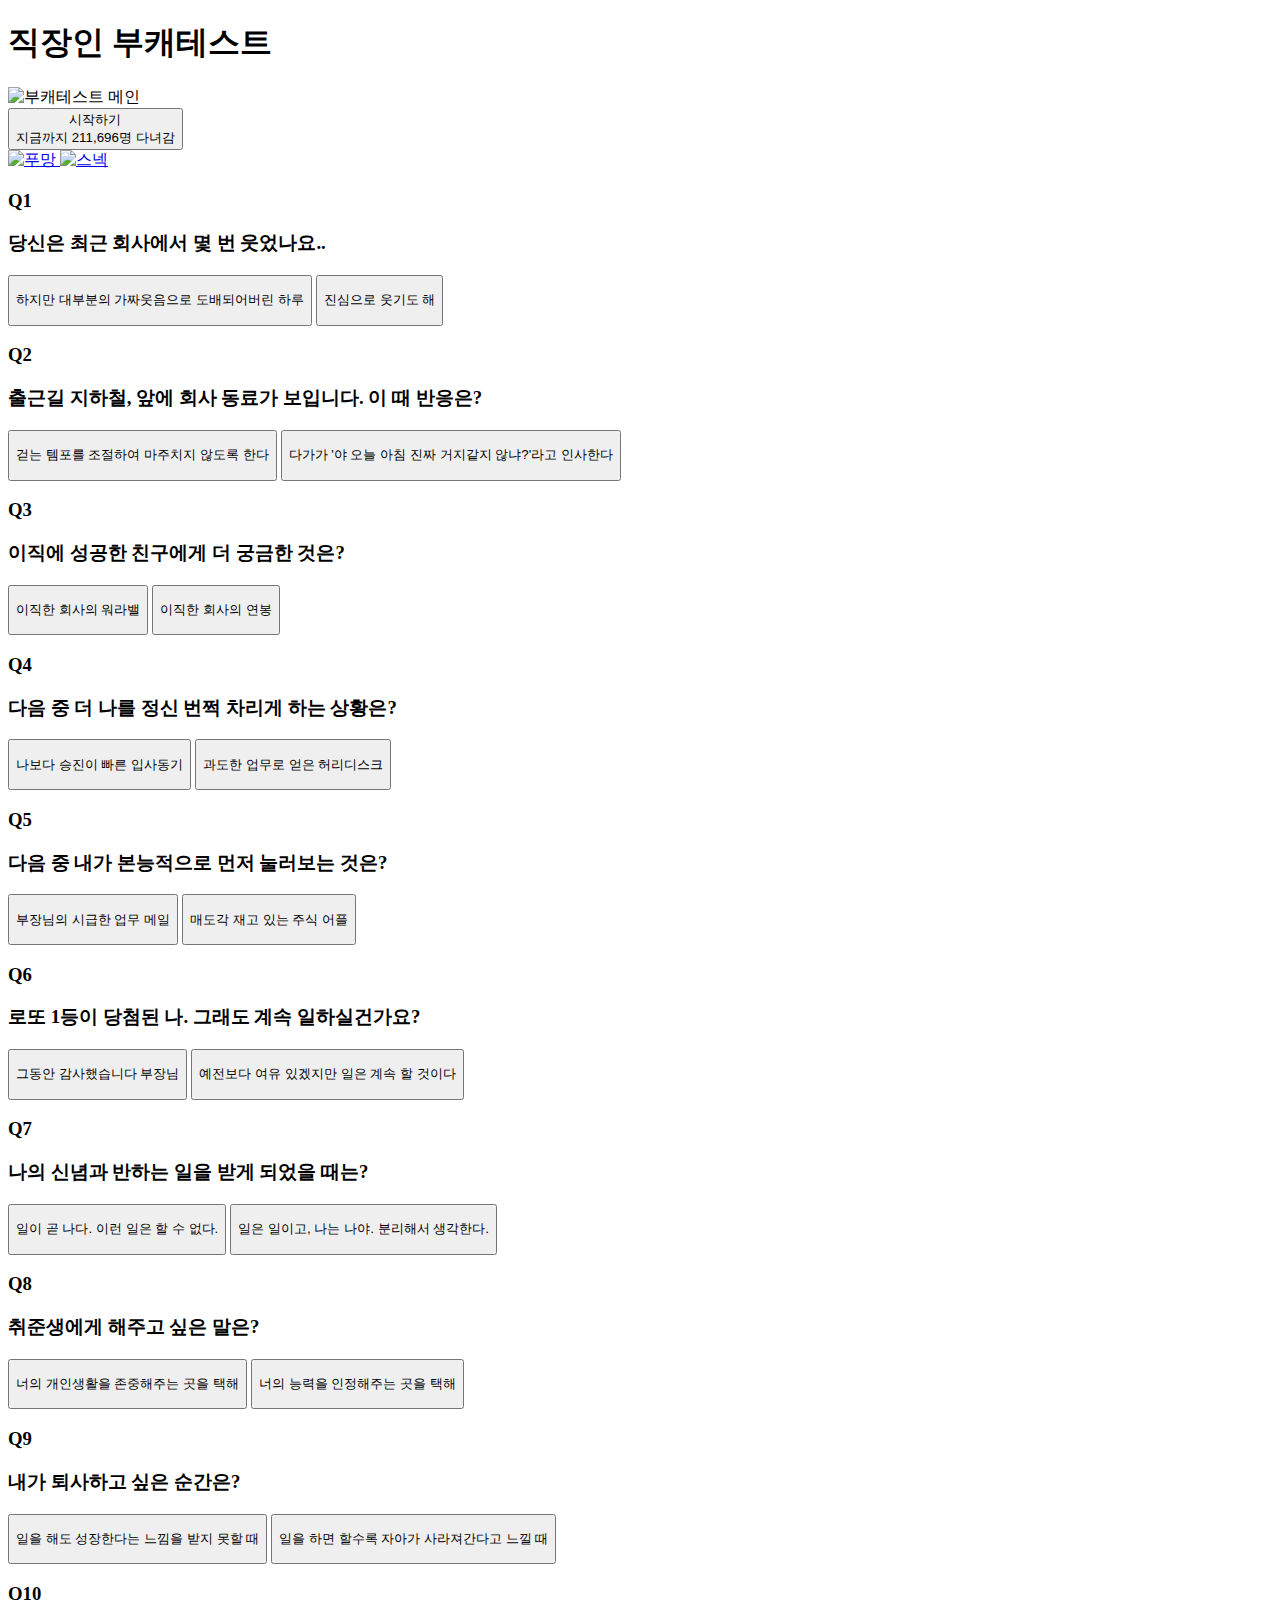
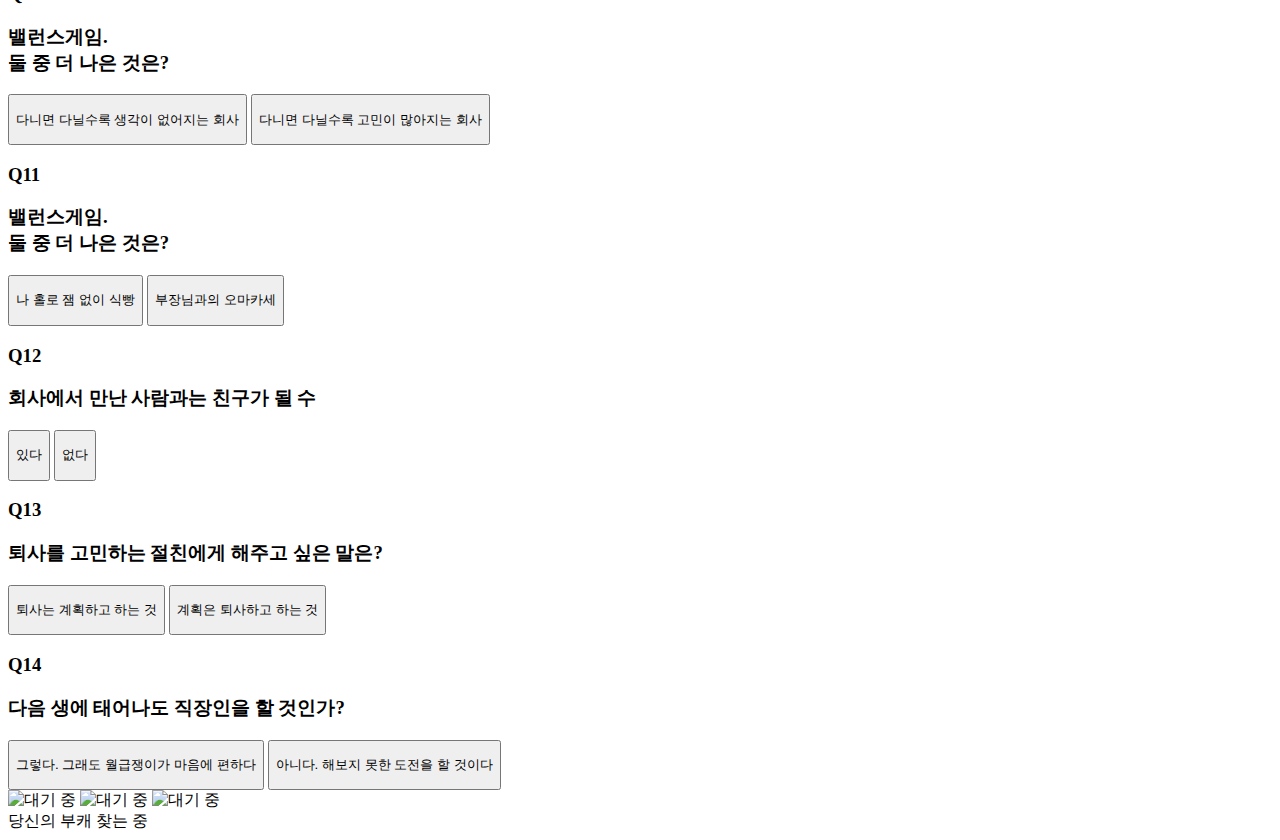
==== index.html @ a8c2bdf1 "first commit" ====
<!DOCTYPE html>

<html lang="ko">
<head>

	<meta charset="UTF-8">
	<meta http-equiv="X-UA-Compatible" content="IE=edge">
  <meta name="viewport" content="width=device-width, initial-scale=1, shrink-to-fit=no">

	
	

	
	<title>직장인 부캐테스트</title>
	<link rel="icon" href="https://d2k6w3n3qf94c4.cloudfront.net/static/poomang/img/favicon.6265d45b9902.ico">

	
<meta property="og:title" content="직장인 부캐테스트">
<meta name="description" content="직장에서 보이는 나의 모습은?">
<meta property="og:description" content="직장에서 보이는 나의 모습은?">

<link rel="canonical" href="https://poomang.com/snek">
<meta property="og:url" content="https://poomang.com/snek">

<meta property="og:image" content="https://d2k6w3n3qf94c4.cloudfront.net/static/test_content/snek/img/test_og.2da4a4982321.png" />

<meta property="og:site_name" content="스넥X푸망">
<meta property="og:type" content="website">
<meta name="twitter:card" content="summary" />
<meta name="twitter:site" content="@스넥X푸망" />


<script type="text/javascript" src="https://ajax.googleapis.com/ajax/libs/jquery/1.6.2/jquery.min.js"></script>
<script src="./index.js"></script>
	
		<script>(function(w,d,s,l,i){w[l]=w[l]||[];w[l].push({'gtm.start':
	new Date().getTime(),event:'gtm.js'});var f=d.getElementsByTagName(s)[0],
	j=d.createElement(s),dl=l!='dataLayer'?'&l='+l:'';j.async=true;j.src=
	'https://www.googletagmanager.com/gtm.js?id='+i+dl;f.parentNode.insertBefore(j,f);
	})(window,document,'script','dataLayer','GTM-PHJFJ99');</script>
	

	<script data-ad-client="ca-pub-4658006165213227" async src="https://pagead2.googlesyndication.com/pagead/js/adsbygoogle.js"></script>
	<meta name="naver-site-verification" content="cf1cb525c79f66e682f719ad2d252e3cbb870b27" />
	<meta name="facebook-domain-verification" content="sivpxvb7tb0mkbw6sq8x6dv68b3c8c" />

	<script src="https://cdn.jsdelivr.net/npm/popper.js@1.16.0/dist/umd/popper.min.js" integrity="sha384-Q6E9RHvbIyZFJoft+2mJbHaEWldlvI9IOYy5n3zV9zzTtmI3UksdQRVvoxMfooAo" crossorigin="anonymous"></script>
	<script src = "https://d2k6w3n3qf94c4.cloudfront.net/static/util/js/jquery-3.5.1.min.dc5e7f18c8d3.js"></script>

	

	
<script src="https://d2k6w3n3qf94c4.cloudfront.net/static/util/js/kakao.min.637bad0b0d4b.js"></script>
<script>
	Kakao.init('4d394c3ee7ffef3419635114585cf91c');
</script>

<link rel="stylesheet" href="https://d2k6w3n3qf94c4.cloudfront.net/static/util/css/jquery.modal.min.54e7ff4998b2.css" />


<link href="https://d2k6w3n3qf94c4.cloudfront.net/static/test_content/base/css/base_test.69a69e0db4cc.css" rel="stylesheet" type="text/css">
<link href="https://d2k6w3n3qf94c4.cloudfront.net/static/test_content/snek/css/test.3fd2d3466973.css" rel="stylesheet" type="text/css">

	

</head>
<body>
	
	
<div id="full_cover">
	<div id="start_inner" class="full_inner fit p-side">

		<div class="row m-full test_image_row mt-4 mb-4">
			<h1>직장인 부캐테스트</h1>
			<div class="col-12 image_col">
				<img alt="부캐테스트 메인" src="https://d2k6w3n3qf94c4.cloudfront.net/static/test_content/snek/img/main_image.ffa7ac737119.png"
					id="main_image">
			</div>

		</div>

		<div class="row">
			<div class="col-12 text_center">
				
				<button id="test_start" type="button" class="btn-point btn-block pt-3 pb-2">
					시작하기<br>
					<span id="test_view">지금까지 211,696명 다녀감</span>
				</button>
				
			</div>
		</div>

		<div class="row">
			<div class="sponsor_col">
				<div class="sponsor_zone start">
          <a href="/" class="ad_href" page="start page" target="_blank"
						alias="[Nav] 푸망" type="1">
						<img alt="푸망"
					     id="collabo_logo_poomang" class="mr-3"
							src="https://d2k6w3n3qf94c4.cloudfront.net/static/test_content/snek/img/poomang_logo_03.31abba4a5f4d.png"
							width = "1222" height="188">
					</a>
					<a href="https://zk6yj.app.goo.gl/pushoongxsnek" class="ad_href" page="start page" target="_blank"
						alias="[Nav] 스넥" type="2">
						<img alt="스넥"
					     id="collabo_logo_snek"
							src="https://d2k6w3n3qf94c4.cloudfront.net/static/test_content/snek/img/snek-logo-color-black.19476e9b401c.png"
							width = "512" height="512">
					</a>

				</div>
			</div>
		</div>

	</div>

	

	<div class="full_inner fit p-side question_inner"
	     qid="86" count="1"
	     alias="당신은 최근 회사에서 몇 번 웃었나요.."
	>

    <div class="row title_row mb-auto question_row">
      <div class = "col-12 mt-5 mb-4">
			  <h3 class="question_number" >Q1</h3>
		  </div>
			<div class="col-12 mb-4">
				<h3 class="question_content">
					<p>당신은 최근 회사에서 몇 번 웃었나요..</p>
				</h3>
			</div>
		</div>

		<div class="row button_row">
			<div class="col-12 text_center mb-4">
				
				<button type="button" class="btn
			        btn-point btn-lg btn-block btn-fat
			        next_question answer_button" aid='188'
							alias='하지만 대부분의 가짜웃음으로 도배되어버린 하루'
				>
					<p>하지만 대부분의 가짜웃음으로 도배되어버린 하루</p>
				</button>
				
				<button type="button" class="btn
			        btn-point btn-lg btn-block btn-fat
			        next_question answer_button" aid='187'
							alias='진심으로 웃기도 해'
				>
					<p>진심으로 웃기도 해</p>
				</button>
				

			</div>
		</div>

	</div>
	

	<div class="full_inner fit p-side question_inner"
	     qid="87" count="2"
	     alias="출근길 지하철, 앞에 회사 동료가 보입니다. 이 때 …"
	>

    <div class="row title_row mb-auto question_row">
      <div class = "col-12 mt-5 mb-4">
			  <h3 class="question_number" >Q2</h3>
		  </div>
			<div class="col-12 mb-4">
				<h3 class="question_content">
					<p>출근길 지하철, 앞에 회사 동료가 보입니다. 이 때 반응은?</p>
				</h3>
			</div>
		</div>

		<div class="row button_row">
			<div class="col-12 text_center mb-4">
				
				<button type="button" class="btn
			        btn-point btn-lg btn-block btn-fat
			        next_question answer_button" aid='190'
							alias='걷는 템포를 조절하여 마주치지 않도록 한다'
				>
					<p>걷는 템포를 조절하여 마주치지 않도록 한다</p>
				</button>
				
				<button type="button" class="btn
			        btn-point btn-lg btn-block btn-fat
			        next_question answer_button" aid='189'
							alias='다가가 &#39;야 오늘 아침 진짜 거지같지 않냐?&#39;라고 인…'
				>
					<p>다가가 &#39;야 오늘 아침 진짜 거지같지 않냐?&#39;라고 인사한다</p>
				</button>
				

			</div>
		</div>

	</div>
	

	<div class="full_inner fit p-side question_inner"
	     qid="88" count="3"
	     alias="이직에 성공한 친구에게 더 궁금한 것은?"
	>

    <div class="row title_row mb-auto question_row">
      <div class = "col-12 mt-5 mb-4">
			  <h3 class="question_number" >Q3</h3>
		  </div>
			<div class="col-12 mb-4">
				<h3 class="question_content">
					<p>이직에 성공한 친구에게 더 궁금한 것은?</p>
				</h3>
			</div>
		</div>

		<div class="row button_row">
			<div class="col-12 text_center mb-4">
				
				<button type="button" class="btn
			        btn-point btn-lg btn-block btn-fat
			        next_question answer_button" aid='192'
							alias='이직한 회사의 워라밸'
				>
					<p>이직한 회사의 워라밸</p>
				</button>
				
				<button type="button" class="btn
			        btn-point btn-lg btn-block btn-fat
			        next_question answer_button" aid='191'
							alias='이직한 회사의 연봉'
				>
					<p>이직한 회사의 연봉</p>
				</button>
				

			</div>
		</div>

	</div>
	

	<div class="full_inner fit p-side question_inner"
	     qid="89" count="4"
	     alias="다음 중 더 나를 정신 번쩍 차리게 하는 상황은?"
	>

    <div class="row title_row mb-auto question_row">
      <div class = "col-12 mt-5 mb-4">
			  <h3 class="question_number" >Q4</h3>
		  </div>
			<div class="col-12 mb-4">
				<h3 class="question_content">
					<p>다음 중 더 나를 정신 번쩍 차리게 하는 상황은?</p>
				</h3>
			</div>
		</div>

		<div class="row button_row">
			<div class="col-12 text_center mb-4">
				
				<button type="button" class="btn
			        btn-point btn-lg btn-block btn-fat
			        next_question answer_button" aid='194'
							alias='나보다 승진이 빠른 입사동기'
				>
					<p>나보다 승진이 빠른 입사동기</p>
				</button>
				
				<button type="button" class="btn
			        btn-point btn-lg btn-block btn-fat
			        next_question answer_button" aid='193'
							alias='과도한 업무로 얻은 허리디스크'
				>
					<p>과도한 업무로 얻은 허리디스크</p>
				</button>
				

			</div>
		</div>

	</div>
	

	<div class="full_inner fit p-side question_inner"
	     qid="90" count="5"
	     alias="다음 중 내가 본능적으로 먼저 눌러보는 것은?"
	>

    <div class="row title_row mb-auto question_row">
      <div class = "col-12 mt-5 mb-4">
			  <h3 class="question_number" >Q5</h3>
		  </div>
			<div class="col-12 mb-4">
				<h3 class="question_content">
					<p>다음 중 내가 본능적으로 먼저 눌러보는 것은?</p>
				</h3>
			</div>
		</div>

		<div class="row button_row">
			<div class="col-12 text_center mb-4">
				
				<button type="button" class="btn
			        btn-point btn-lg btn-block btn-fat
			        next_question answer_button" aid='196'
							alias='부장님의 시급한 업무 메일'
				>
					<p>부장님의 시급한 업무 메일</p>
				</button>
				
				<button type="button" class="btn
			        btn-point btn-lg btn-block btn-fat
			        next_question answer_button" aid='195'
							alias='매도각 재고 있는 주식 어플'
				>
					<p>매도각 재고 있는 주식 어플</p>
				</button>
				

			</div>
		</div>

	</div>
	

	<div class="full_inner fit p-side question_inner"
	     qid="91" count="6"
	     alias="로또 1등이 당첨된 나. 그래도 계속 일하실건가요?"
	>

    <div class="row title_row mb-auto question_row">
      <div class = "col-12 mt-5 mb-4">
			  <h3 class="question_number" >Q6</h3>
		  </div>
			<div class="col-12 mb-4">
				<h3 class="question_content">
					<p>로또 1등이 당첨된 나. 그래도 계속 일하실건가요?</p>
				</h3>
			</div>
		</div>

		<div class="row button_row">
			<div class="col-12 text_center mb-4">
				
				<button type="button" class="btn
			        btn-point btn-lg btn-block btn-fat
			        next_question answer_button" aid='198'
							alias='그동안 감사했습니다 부장님'
				>
					<p>그동안 감사했습니다 부장님</p>
				</button>
				
				<button type="button" class="btn
			        btn-point btn-lg btn-block btn-fat
			        next_question answer_button" aid='197'
							alias='예전보다 여유 있겠지만 일은 계속 할 것이다'
				>
					<p>예전보다 여유 있겠지만 일은 계속 할 것이다</p>
				</button>
				

			</div>
		</div>

	</div>
	

	<div class="full_inner fit p-side question_inner"
	     qid="92" count="7"
	     alias="나의 신념과 반하는 일을 받게 되었을 때는?"
	>

    <div class="row title_row mb-auto question_row">
      <div class = "col-12 mt-5 mb-4">
			  <h3 class="question_number" >Q7</h3>
		  </div>
			<div class="col-12 mb-4">
				<h3 class="question_content">
					<p>나의 신념과 반하는 일을 받게 되었을 때는?</p>
				</h3>
			</div>
		</div>

		<div class="row button_row">
			<div class="col-12 text_center mb-4">
				
				<button type="button" class="btn
			        btn-point btn-lg btn-block btn-fat
			        next_question answer_button" aid='200'
							alias='일이 곧 나다. 이런 일은 할 수 없다.'
				>
					<p>일이 곧 나다. 이런 일은 할 수 없다.</p>
				</button>
				
				<button type="button" class="btn
			        btn-point btn-lg btn-block btn-fat
			        next_question answer_button" aid='199'
							alias='일은 일이고, 나는 나야. 분리해서 생각한다.'
				>
					<p>일은 일이고, 나는 나야. 분리해서 생각한다.</p>
				</button>
				

			</div>
		</div>

	</div>
	

	<div class="full_inner fit p-side question_inner"
	     qid="93" count="8"
	     alias="취준생에게 해주고 싶은 말은?"
	>

    <div class="row title_row mb-auto question_row">
      <div class = "col-12 mt-5 mb-4">
			  <h3 class="question_number" >Q8</h3>
		  </div>
			<div class="col-12 mb-4">
				<h3 class="question_content">
					<p>취준생에게 해주고 싶은 말은?</p>
				</h3>
			</div>
		</div>

		<div class="row button_row">
			<div class="col-12 text_center mb-4">
				
				<button type="button" class="btn
			        btn-point btn-lg btn-block btn-fat
			        next_question answer_button" aid='202'
							alias='너의 개인생활을 존중해주는 곳을 택해'
				>
					<p>너의 개인생활을 존중해주는 곳을 택해</p>
				</button>
				
				<button type="button" class="btn
			        btn-point btn-lg btn-block btn-fat
			        next_question answer_button" aid='201'
							alias='너의 능력을 인정해주는 곳을 택해'
				>
					<p>너의 능력을 인정해주는 곳을 택해</p>
				</button>
				

			</div>
		</div>

	</div>
	

	<div class="full_inner fit p-side question_inner"
	     qid="94" count="9"
	     alias="내가 퇴사하고 싶은 순간은?"
	>

    <div class="row title_row mb-auto question_row">
      <div class = "col-12 mt-5 mb-4">
			  <h3 class="question_number" >Q9</h3>
		  </div>
			<div class="col-12 mb-4">
				<h3 class="question_content">
					<p>내가 퇴사하고 싶은 순간은?</p>
				</h3>
			</div>
		</div>

		<div class="row button_row">
			<div class="col-12 text_center mb-4">
				
				<button type="button" class="btn
			        btn-point btn-lg btn-block btn-fat
			        next_question answer_button" aid='204'
							alias='일을 해도 성장한다는 느낌을 받지 못할 때'
				>
					<p>일을 해도 성장한다는 느낌을 받지 못할 때</p>
				</button>
				
				<button type="button" class="btn
			        btn-point btn-lg btn-block btn-fat
			        next_question answer_button" aid='203'
							alias='일을 하면 할수록 자아가 사라져간다고 느낄 때'
				>
					<p>일을 하면 할수록 자아가 사라져간다고 느낄 때</p>
				</button>
				

			</div>
		</div>

	</div>
	

	<div class="full_inner fit p-side question_inner"
	     qid="95" count="10"
	     alias="밸런스게임.둘 중 더 나은 것은?"
	>

    <div class="row title_row mb-auto question_row">
      <div class = "col-12 mt-5 mb-4">
			  <h3 class="question_number" >Q10</h3>
		  </div>
			<div class="col-12 mb-4">
				<h3 class="question_content">
					<p>밸런스게임.<br>둘 중 더 나은 것은?</p>
				</h3>
			</div>
		</div>

		<div class="row button_row">
			<div class="col-12 text_center mb-4">
				
				<button type="button" class="btn
			        btn-point btn-lg btn-block btn-fat
			        next_question answer_button" aid='206'
							alias='다니면 다닐수록 생각이 없어지는 회사'
				>
					<p>다니면 다닐수록 생각이 없어지는 회사</p>
				</button>
				
				<button type="button" class="btn
			        btn-point btn-lg btn-block btn-fat
			        next_question answer_button" aid='205'
							alias='다니면 다닐수록 고민이 많아지는 회사'
				>
					<p>다니면 다닐수록 고민이 많아지는 회사</p>
				</button>
				

			</div>
		</div>

	</div>
	

	<div class="full_inner fit p-side question_inner"
	     qid="96" count="11"
	     alias="밸런스게임.둘 중 더 나은 것은?"
	>

    <div class="row title_row mb-auto question_row">
      <div class = "col-12 mt-5 mb-4">
			  <h3 class="question_number" >Q11</h3>
		  </div>
			<div class="col-12 mb-4">
				<h3 class="question_content">
					<p>밸런스게임.<br>둘 중 더 나은 것은?</p>
				</h3>
			</div>
		</div>

		<div class="row button_row">
			<div class="col-12 text_center mb-4">
				
				<button type="button" class="btn
			        btn-point btn-lg btn-block btn-fat
			        next_question answer_button" aid='208'
							alias='나 홀로 잼 없이 식빵'
				>
					<p>나 홀로 잼 없이 식빵</p>
				</button>
				
				<button type="button" class="btn
			        btn-point btn-lg btn-block btn-fat
			        next_question answer_button" aid='207'
							alias='부장님과의 오마카세'
				>
					<p>부장님과의 오마카세</p>
				</button>
				

			</div>
		</div>

	</div>
	

	<div class="full_inner fit p-side question_inner"
	     qid="97" count="12"
	     alias="회사에서 만난 사람과는 친구가 될 수"
	>

    <div class="row title_row mb-auto question_row">
      <div class = "col-12 mt-5 mb-4">
			  <h3 class="question_number" >Q12</h3>
		  </div>
			<div class="col-12 mb-4">
				<h3 class="question_content">
					<p>회사에서 만난 사람과는 친구가 될 수</p>
				</h3>
			</div>
		</div>

		<div class="row button_row">
			<div class="col-12 text_center mb-4">
				
				<button type="button" class="btn
			        btn-point btn-lg btn-block btn-fat
			        next_question answer_button" aid='210'
							alias='있다'
				>
					<p>있다</p>
				</button>
				
				<button type="button" class="btn
			        btn-point btn-lg btn-block btn-fat
			        next_question answer_button" aid='209'
							alias='없다'
				>
					<p>없다</p>
				</button>
				

			</div>
		</div>

	</div>
	

	<div class="full_inner fit p-side question_inner"
	     qid="98" count="13"
	     alias="퇴사를 고민하는 절친에게 해주고 싶은 말은?"
	>

    <div class="row title_row mb-auto question_row">
      <div class = "col-12 mt-5 mb-4">
			  <h3 class="question_number" >Q13</h3>
		  </div>
			<div class="col-12 mb-4">
				<h3 class="question_content">
					<p>퇴사를 고민하는 절친에게 해주고 싶은 말은?</p>
				</h3>
			</div>
		</div>

		<div class="row button_row">
			<div class="col-12 text_center mb-4">
				
				<button type="button" class="btn
			        btn-point btn-lg btn-block btn-fat
			        next_question answer_button" aid='212'
							alias='퇴사는 계획하고 하는 것'
				>
					<p>퇴사는 계획하고 하는 것</p>
				</button>
				
				<button type="button" class="btn
			        btn-point btn-lg btn-block btn-fat
			        next_question answer_button" aid='211'
							alias='계획은 퇴사하고 하는 것'
				>
					<p>계획은 퇴사하고 하는 것</p>
				</button>
				

			</div>
		</div>

	</div>
	

	<div class="full_inner fit p-side question_inner"
	     qid="99" count="14"
	     alias="다음 생에 태어나도 직장인을 할 것인가?"
	>

    <div class="row title_row mb-auto question_row">
      <div class = "col-12 mt-5 mb-4">
			  <h3 class="question_number" >Q14</h3>
		  </div>
			<div class="col-12 mb-4">
				<h3 class="question_content">
					<p>다음 생에 태어나도 직장인을 할 것인가?</p>
				</h3>
			</div>
		</div>

		<div class="row button_row">
			<div class="col-12 text_center mb-4">
				
				<button type="button" class="btn
			        btn-point btn-lg btn-block btn-fat
			        next_question answer_button" aid='214'
							alias='그렇다. 그래도 월급쟁이가 마음에 편하다'
				>
					<p>그렇다. 그래도 월급쟁이가 마음에 편하다</p>
				</button>
				
				<button type="button" class="btn
			        btn-point btn-lg btn-block btn-fat
			        next_question answer_button" aid='213'
							alias='아니다. 해보지 못한 도전을 할 것이다'
				>
					<p>아니다. 해보지 못한 도전을 할 것이다</p>
				</button>
				

			</div>
		</div>

	</div>
	

	<div id="loading_inner" class="full_inner fit p-side">

		<div class="row title_row text_center">

			<img alt="대기 중" src="https://d2k6w3n3qf94c4.cloudfront.net/static/test_content/snek/img/loading/money1.0b59e2bcac2f.png" id="loading_image1" class="el">
      <img alt="대기 중" src="https://d2k6w3n3qf94c4.cloudfront.net/static/test_content/snek/img/loading/money2.33c8b8b29779.png" id="loading_image2" class="el">
      <img alt="대기 중" src="https://d2k6w3n3qf94c4.cloudfront.net/static/test_content/snek/img/loading/money3.90543fc0effd.png" id="loading_image3" class="el">

			<div class="col-12">
				<span class="fades">
					<div class="row">
            <div class="fade_anime dot_color1"></div>
					  <div class="fade_anime dot_color2"></div>
					  <div class="fade_anime dot_color3"></div>
          </div>
				</span>
			</div>
			<div class="col-12">
				당신의 부캐 찾는 중
			</div>
		</div>

	</div>

</div>



	<script>
		var csrf_token = 'YD8xWGe5PHTfGkhocBOqOlYXWt3dOF3qD1nbJTx4lpwu2qYY3nPN2hWHkDlX6j53'
		var version = 'LIVE'
		var slug = 'snek'
		var layout = ''
		var get_ad_banner_uri = '/get_ad_banner'
		var count_ad_click_uri = '/count_ad_click'
	</script>

	<script src="https://kit.fontawesome.com/e80dd65f5b.js" crossorigin="anonymous"></script>
	
	
<script>
	var calculate_ajax = '/snek/calculate_ajax'
</script>
<script src="https://d2k6w3n3qf94c4.cloudfront.net/static/util/js/anime.min.9b4bbe6deb70.js"></script>
<script src="https://d2k6w3n3qf94c4.cloudfront.net/static/util/js/jquery.modal.min.c8f50397e056.js"></script>
<script src="./snek.js"></script>
<script src="./common.js"></script>


</body>
</html>
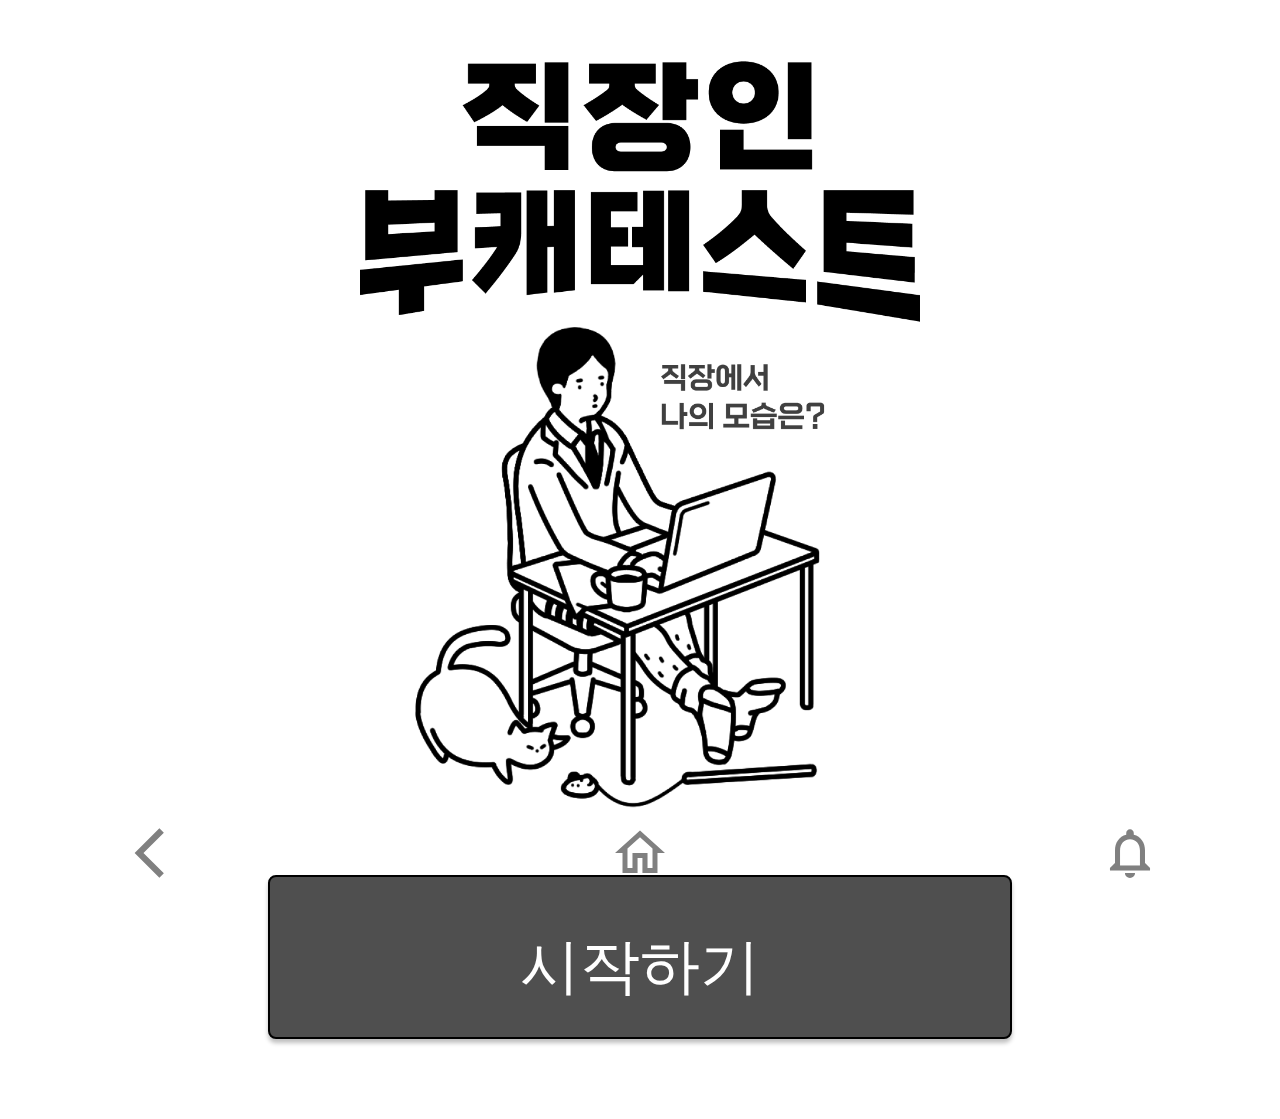
==== commit 3bb13f1a: "add navibar and fix some size" ====
--- a/index.html
+++ b/index.html
@@ -1,757 +1,7276 @@
 <!DOCTYPE html>
+<html lang="ko">
+  <head>
+    <meta http-equiv="Content-Type" content="text/html; charset=UTF-8" />
 
-<html lang="ko">
-<head>
+    <meta http-equiv="X-UA-Compatible" content="IE=edge" />
+    <meta
+      name="viewport"
+      content="width=device-width, initial-scale=1, shrink-to-fit=no"
+    />
 
-	<meta charset="UTF-8">
-	<meta http-equiv="X-UA-Compatible" content="IE=edge">
-  <meta name="viewport" content="width=device-width, initial-scale=1, shrink-to-fit=no">
+    <title>직장인 부캐테스트</title>
 
-	
-	
+    <script src="./files/jquery-3.5.1.min.js"></script>
+    <link rel="stylesheet" href="./files/jquery.modal.min.css" />
 
-	
-	<title>직장인 부캐테스트</title>
-	<link rel="icon" href="https://d2k6w3n3qf94c4.cloudfront.net/static/poomang/img/favicon.6265d45b9902.ico">
+    <link href="./files/base_test.css" rel="stylesheet" type="text/css" />
+    <link href="./files/test.css" rel="stylesheet" type="text/css" />
+    <link
+      href="https://fonts.googleapis.com/icon?family=Material+Icons|Material+Icons+Outlined"
+      rel="stylesheet"
+    />
+  </head>
+  <body
+    style="
+      cursor: url('chrome-extension://jlgkpaicikihijadgifklkbpdajbkhjo/image/cursors/008.png'),
+        default;
+    "
+  >
+    <div id="full_cover">
+      <div id="start_inner" class="full_inner fit p-side">
+        <div class="row m-full test_image_row mt-4 mb-4">
+          <h1>직장인 부캐테스트</h1>
+          <div class="col-12 image_col">
+            <img
+              alt="부캐테스트 메인"
+              src="./files/main_image.png"
+              id="main_image"
+            />
+          </div>
+        </div>
 
-	
-<meta property="og:title" content="직장인 부캐테스트">
-<meta name="description" content="직장에서 보이는 나의 모습은?">
-<meta property="og:description" content="직장에서 보이는 나의 모습은?">
+        <div class="row">
+          <div class="col-12 text_center">
+            <button
+              id="test_start"
+              type="button"
+              class="btn-point btn-block pt-3 pb-2"
+            >
+              시작하기
+            </button>
+          </div>
+        </div>
+      </div>
 
-<link rel="canonical" href="https://poomang.com/snek">
-<meta property="og:url" content="https://poomang.com/snek">
+      <div
+        class="full_inner fit p-side question_inner"
+        qid="86"
+        count="1"
+        alias="당신은 최근 회사에서 몇 번 웃었나요.."
+      >
+        <div class="row title_row mb-auto question_row">
+          <div class="col-12 mt-5 mb-4">
+            <h3 class="question_number">Q1</h3>
+          </div>
+          <div class="col-12 mb-4">
+            <h3 class="question_content">
+              <p>당신은 최근 회사에서 몇 번 웃었나요..</p>
+            </h3>
+          </div>
+        </div>
 
-<meta property="og:image" content="https://d2k6w3n3qf94c4.cloudfront.net/static/test_content/snek/img/test_og.2da4a4982321.png" />
+        <div class="row button_row">
+          <div class="col-12 text_center mb-4">
+            <button
+              type="button"
+              class="
+                btn btn-point btn-lg btn-block btn-fat
+                next_question
+                answer_button
+              "
+              aid="188"
+              alias="하지만 대부분의 가짜웃음으로 도배되어버린 하루"
+            >
+              <p>하지만 대부분의 가짜웃음으로 도배되어버린 하루</p>
+            </button>
 
-<meta property="og:site_name" content="스넥X푸망">
-<meta property="og:type" content="website">
-<meta name="twitter:card" content="summary" />
-<meta name="twitter:site" content="@스넥X푸망" />
+            <button
+              type="button"
+              class="
+                btn btn-point btn-lg btn-block btn-fat
+                next_question
+                answer_button
+              "
+              aid="187"
+              alias="진심으로 웃기도 해"
+            >
+              <p>진심으로 웃기도 해</p>
+            </button>
+          </div>
+        </div>
+      </div>
 
+      <div
+        class="full_inner fit p-side question_inner"
+        qid="87"
+        count="2"
+        alias="출근길 지하철, 앞에 회사 동료가 보입니다. 이 때 …"
+      >
+        <div class="row title_row mb-auto question_row">
+          <div class="col-12 mt-5 mb-4">
+            <h3 class="question_number">Q2</h3>
+          </div>
+          <div class="col-12 mb-4">
+            <h3 class="question_content">
+              <p>출근길 지하철, 앞에 회사 동료가 보입니다. 이 때 반응은?</p>
+            </h3>
+          </div>
+        </div>
 
-<script type="text/javascript" src="https://ajax.googleapis.com/ajax/libs/jquery/1.6.2/jquery.min.js"></script>
-<script src="./index.js"></script>
-	
-		<script>(function(w,d,s,l,i){w[l]=w[l]||[];w[l].push({'gtm.start':
-	new Date().getTime(),event:'gtm.js'});var f=d.getElementsByTagName(s)[0],
-	j=d.createElement(s),dl=l!='dataLayer'?'&l='+l:'';j.async=true;j.src=
-	'https://www.googletagmanager.com/gtm.js?id='+i+dl;f.parentNode.insertBefore(j,f);
-	})(window,document,'script','dataLayer','GTM-PHJFJ99');</script>
-	
+        <div class="row button_row">
+          <div class="col-12 text_center mb-4">
+            <button
+              type="button"
+              class="
+                btn btn-point btn-lg btn-block btn-fat
+                next_question
+                answer_button
+              "
+              aid="190"
+              alias="걷는 템포를 조절하여 마주치지 않도록 한다"
+            >
+              <p>걷는 템포를 조절하여 마주치지 않도록 한다</p>
+            </button>
 
-	<script data-ad-client="ca-pub-4658006165213227" async src="https://pagead2.googlesyndication.com/pagead/js/adsbygoogle.js"></script>
-	<meta name="naver-site-verification" content="cf1cb525c79f66e682f719ad2d252e3cbb870b27" />
-	<meta name="facebook-domain-verification" content="sivpxvb7tb0mkbw6sq8x6dv68b3c8c" />
+            <button
+              type="button"
+              class="
+                btn btn-point btn-lg btn-block btn-fat
+                next_question
+                answer_button
+              "
+              aid="189"
+              alias="다가가 &#39;야 오늘 아침 진짜 거지같지 않냐?&#39;라고 인…"
+            >
+              <p>다가가 '야 오늘 아침 진짜 거지같지 않냐?'라고 인사한다</p>
+            </button>
+          </div>
+        </div>
+      </div>
 
-	<script src="https://cdn.jsdelivr.net/npm/popper.js@1.16.0/dist/umd/popper.min.js" integrity="sha384-Q6E9RHvbIyZFJoft+2mJbHaEWldlvI9IOYy5n3zV9zzTtmI3UksdQRVvoxMfooAo" crossorigin="anonymous"></script>
-	<script src = "https://d2k6w3n3qf94c4.cloudfront.net/static/util/js/jquery-3.5.1.min.dc5e7f18c8d3.js"></script>
+      <div
+        class="full_inner fit p-side question_inner"
+        qid="88"
+        count="3"
+        alias="이직에 성공한 친구에게 더 궁금한 것은?"
+      >
+        <div class="row title_row mb-auto question_row">
+          <div class="col-12 mt-5 mb-4">
+            <h3 class="question_number">Q3</h3>
+          </div>
+          <div class="col-12 mb-4">
+            <h3 class="question_content">
+              <p>이직에 성공한 친구에게 더 궁금한 것은?</p>
+            </h3>
+          </div>
+        </div>
 
-	
+        <div class="row button_row">
+          <div class="col-12 text_center mb-4">
+            <button
+              type="button"
+              class="
+                btn btn-point btn-lg btn-block btn-fat
+                next_question
+                answer_button
+              "
+              aid="192"
+              alias="이직한 회사의 워라밸"
+            >
+              <p>이직한 회사의 워라밸</p>
+            </button>
 
-	
-<script src="https://d2k6w3n3qf94c4.cloudfront.net/static/util/js/kakao.min.637bad0b0d4b.js"></script>
-<script>
-	Kakao.init('4d394c3ee7ffef3419635114585cf91c');
-</script>
+            <button
+              type="button"
+              class="
+                btn btn-point btn-lg btn-block btn-fat
+                next_question
+                answer_button
+              "
+              aid="191"
+              alias="이직한 회사의 연봉"
+            >
+              <p>이직한 회사의 연봉</p>
+            </button>
+          </div>
+        </div>
+      </div>
 
-<link rel="stylesheet" href="https://d2k6w3n3qf94c4.cloudfront.net/static/util/css/jquery.modal.min.54e7ff4998b2.css" />
+      <div
+        class="full_inner fit p-side question_inner"
+        qid="89"
+        count="4"
+        alias="다음 중 더 나를 정신 번쩍 차리게 하는 상황은?"
+      >
+        <div class="row title_row mb-auto question_row">
+          <div class="col-12 mt-5 mb-4">
+            <h3 class="question_number">Q4</h3>
+          </div>
+          <div class="col-12 mb-4">
+            <h3 class="question_content">
+              <p>다음 중 더 나를 정신 번쩍 차리게 하는 상황은?</p>
+            </h3>
+          </div>
+        </div>
 
+        <div class="row button_row">
+          <div class="col-12 text_center mb-4">
+            <button
+              type="button"
+              class="
+                btn btn-point btn-lg btn-block btn-fat
+                next_question
+                answer_button
+              "
+              aid="194"
+              alias="나보다 승진이 빠른 입사동기"
+            >
+              <p>나보다 승진이 빠른 입사동기</p>
+            </button>
 
-<link href="https://d2k6w3n3qf94c4.cloudfront.net/static/test_content/base/css/base_test.69a69e0db4cc.css" rel="stylesheet" type="text/css">
-<link href="https://d2k6w3n3qf94c4.cloudfront.net/static/test_content/snek/css/test.3fd2d3466973.css" rel="stylesheet" type="text/css">
+            <button
+              type="button"
+              class="
+                btn btn-point btn-lg btn-block btn-fat
+                next_question
+                answer_button
+              "
+              aid="193"
+              alias="과도한 업무로 얻은 허리디스크"
+            >
+              <p>과도한 업무로 얻은 허리디스크</p>
+            </button>
+          </div>
+        </div>
+      </div>
 
-	
+      <div
+        class="full_inner fit p-side question_inner"
+        qid="90"
+        count="5"
+        alias="다음 중 내가 본능적으로 먼저 눌러보는 것은?"
+      >
+        <div class="row title_row mb-auto question_row">
+          <div class="col-12 mt-5 mb-4">
+            <h3 class="question_number">Q5</h3>
+          </div>
+          <div class="col-12 mb-4">
+            <h3 class="question_content">
+              <p>다음 중 내가 본능적으로 먼저 눌러보는 것은?</p>
+            </h3>
+          </div>
+        </div>
 
-</head>
-<body>
-	
-	
-<div id="full_cover">
-	<div id="start_inner" class="full_inner fit p-side">
+        <div class="row button_row">
+          <div class="col-12 text_center mb-4">
+            <button
+              type="button"
+              class="
+                btn btn-point btn-lg btn-block btn-fat
+                next_question
+                answer_button
+              "
+              aid="196"
+              alias="부장님의 시급한 업무 메일"
+            >
+              <p>부장님의 시급한 업무 메일</p>
+            </button>
 
-		<div class="row m-full test_image_row mt-4 mb-4">
-			<h1>직장인 부캐테스트</h1>
-			<div class="col-12 image_col">
-				<img alt="부캐테스트 메인" src="https://d2k6w3n3qf94c4.cloudfront.net/static/test_content/snek/img/main_image.ffa7ac737119.png"
-					id="main_image">
-			</div>
+            <button
+              type="button"
+              class="
+                btn btn-point btn-lg btn-block btn-fat
+                next_question
+                answer_button
+              "
+              aid="195"
+              alias="매도각 재고 있는 주식 어플"
+            >
+              <p>매도각 재고 있는 주식 어플</p>
+            </button>
+          </div>
+        </div>
+      </div>
 
-		</div>
+      <div
+        class="full_inner fit p-side question_inner"
+        qid="91"
+        count="6"
+        alias="로또 1등이 당첨된 나. 그래도 계속 일하실건가요?"
+      >
+        <div class="row title_row mb-auto question_row">
+          <div class="col-12 mt-5 mb-4">
+            <h3 class="question_number">Q6</h3>
+          </div>
+          <div class="col-12 mb-4">
+            <h3 class="question_content">
+              <p>로또 1등이 당첨된 나. 그래도 계속 일하실건가요?</p>
+            </h3>
+          </div>
+        </div>
 
-		<div class="row">
-			<div class="col-12 text_center">
-				
-				<button id="test_start" type="button" class="btn-point btn-block pt-3 pb-2">
-					시작하기<br>
-					<span id="test_view">지금까지 211,696명 다녀감</span>
-				</button>
-				
-			</div>
-		</div>
+        <div class="row button_row">
+          <div class="col-12 text_center mb-4">
+            <button
+              type="button"
+              class="
+                btn btn-point btn-lg btn-block btn-fat
+                next_question
+                answer_button
+              "
+              aid="198"
+              alias="그동안 감사했습니다 부장님"
+            >
+              <p>그동안 감사했습니다 부장님</p>
+            </button>
 
-		<div class="row">
-			<div class="sponsor_col">
-				<div class="sponsor_zone start">
-          <a href="/" class="ad_href" page="start page" target="_blank"
-						alias="[Nav] 푸망" type="1">
-						<img alt="푸망"
-					     id="collabo_logo_poomang" class="mr-3"
-							src="https://d2k6w3n3qf94c4.cloudfront.net/static/test_content/snek/img/poomang_logo_03.31abba4a5f4d.png"
-							width = "1222" height="188">
-					</a>
-					<a href="https://zk6yj.app.goo.gl/pushoongxsnek" class="ad_href" page="start page" target="_blank"
-						alias="[Nav] 스넥" type="2">
-						<img alt="스넥"
-					     id="collabo_logo_snek"
-							src="https://d2k6w3n3qf94c4.cloudfront.net/static/test_content/snek/img/snek-logo-color-black.19476e9b401c.png"
-							width = "512" height="512">
-					</a>
+            <button
+              type="button"
+              class="
+                btn btn-point btn-lg btn-block btn-fat
+                next_question
+                answer_button
+              "
+              aid="197"
+              alias="예전보다 여유 있겠지만 일은 계속 할 것이다"
+            >
+              <p>예전보다 여유 있겠지만 일은 계속 할 것이다</p>
+            </button>
+          </div>
+        </div>
+      </div>
 
-				</div>
-			</div>
-		</div>
+      <div
+        class="full_inner fit p-side question_inner"
+        qid="92"
+        count="7"
+        alias="나의 신념과 반하는 일을 받게 되었을 때는?"
+      >
+        <div class="row title_row mb-auto question_row">
+          <div class="col-12 mt-5 mb-4">
+            <h3 class="question_number">Q7</h3>
+          </div>
+          <div class="col-12 mb-4">
+            <h3 class="question_content">
+              <p>나의 신념과 반하는 일을 받게 되었을 때는?</p>
+            </h3>
+          </div>
+        </div>
 
-	</div>
+        <div class="row button_row">
+          <div class="col-12 text_center mb-4">
+            <button
+              type="button"
+              class="
+                btn btn-point btn-lg btn-block btn-fat
+                next_question
+                answer_button
+              "
+              aid="200"
+              alias="일이 곧 나다. 이런 일은 할 수 없다."
+            >
+              <p>일이 곧 나다. 이런 일은 할 수 없다.</p>
+            </button>
 
-	
+            <button
+              type="button"
+              class="
+                btn btn-point btn-lg btn-block btn-fat
+                next_question
+                answer_button
+              "
+              aid="199"
+              alias="일은 일이고, 나는 나야. 분리해서 생각한다."
+            >
+              <p>일은 일이고, 나는 나야. 분리해서 생각한다.</p>
+            </button>
+          </div>
+        </div>
+      </div>
 
-	<div class="full_inner fit p-side question_inner"
-	     qid="86" count="1"
-	     alias="당신은 최근 회사에서 몇 번 웃었나요.."
-	>
+      <div
+        class="full_inner fit p-side question_inner"
+        qid="93"
+        count="8"
+        alias="취준생에게 해주고 싶은 말은?"
+      >
+        <div class="row title_row mb-auto question_row">
+          <div class="col-12 mt-5 mb-4">
+            <h3 class="question_number">Q8</h3>
+          </div>
+          <div class="col-12 mb-4">
+            <h3 class="question_content">
+              <p>취준생에게 해주고 싶은 말은?</p>
+            </h3>
+          </div>
+        </div>
 
-    <div class="row title_row mb-auto question_row">
-      <div class = "col-12 mt-5 mb-4">
-			  <h3 class="question_number" >Q1</h3>
-		  </div>
-			<div class="col-12 mb-4">
-				<h3 class="question_content">
-					<p>당신은 최근 회사에서 몇 번 웃었나요..</p>
-				</h3>
-			</div>
-		</div>
+        <div class="row button_row">
+          <div class="col-12 text_center mb-4">
+            <button
+              type="button"
+              class="
+                btn btn-point btn-lg btn-block btn-fat
+                next_question
+                answer_button
+              "
+              aid="202"
+              alias="너의 개인생활을 존중해주는 곳을 택해"
+            >
+              <p>너의 개인생활을 존중해주는 곳을 택해</p>
+            </button>
 
-		<div class="row button_row">
-			<div class="col-12 text_center mb-4">
-				
-				<button type="button" class="btn
-			        btn-point btn-lg btn-block btn-fat
-			        next_question answer_button" aid='188'
-							alias='하지만 대부분의 가짜웃음으로 도배되어버린 하루'
-				>
-					<p>하지만 대부분의 가짜웃음으로 도배되어버린 하루</p>
-				</button>
-				
-				<button type="button" class="btn
-			        btn-point btn-lg btn-block btn-fat
-			        next_question answer_button" aid='187'
-							alias='진심으로 웃기도 해'
-				>
-					<p>진심으로 웃기도 해</p>
-				</button>
-				
+            <button
+              type="button"
+              class="
+                btn btn-point btn-lg btn-block btn-fat
+                next_question
+                answer_button
+              "
+              aid="201"
+              alias="너의 능력을 인정해주는 곳을 택해"
+            >
+              <p>너의 능력을 인정해주는 곳을 택해</p>
+            </button>
+          </div>
+        </div>
+      </div>
 
-			</div>
-		</div>
+      <div
+        class="full_inner fit p-side question_inner"
+        qid="94"
+        count="9"
+        alias="내가 퇴사하고 싶은 순간은?"
+      >
+        <div class="row title_row mb-auto question_row">
+          <div class="col-12 mt-5 mb-4">
+            <h3 class="question_number">Q9</h3>
+          </div>
+          <div class="col-12 mb-4">
+            <h3 class="question_content">
+              <p>내가 퇴사하고 싶은 순간은?</p>
+            </h3>
+          </div>
+        </div>
 
-	</div>
-	
+        <div class="row button_row">
+          <div class="col-12 text_center mb-4">
+            <button
+              type="button"
+              class="
+                btn btn-point btn-lg btn-block btn-fat
+                next_question
+                answer_button
+              "
+              aid="204"
+              alias="일을 해도 성장한다는 느낌을 받지 못할 때"
+            >
+              <p>일을 해도 성장한다는 느낌을 받지 못할 때</p>
+            </button>
 
-	<div class="full_inner fit p-side question_inner"
-	     qid="87" count="2"
-	     alias="출근길 지하철, 앞에 회사 동료가 보입니다. 이 때 …"
-	>
+            <button
+              type="button"
+              class="
+                btn btn-point btn-lg btn-block btn-fat
+                next_question
+                answer_button
+              "
+              aid="203"
+              alias="일을 하면 할수록 자아가 사라져간다고 느낄 때"
+            >
+              <p>일을 하면 할수록 자아가 사라져간다고 느낄 때</p>
+            </button>
+          </div>
+        </div>
+      </div>
 
-    <div class="row title_row mb-auto question_row">
-      <div class = "col-12 mt-5 mb-4">
-			  <h3 class="question_number" >Q2</h3>
-		  </div>
-			<div class="col-12 mb-4">
-				<h3 class="question_content">
-					<p>출근길 지하철, 앞에 회사 동료가 보입니다. 이 때 반응은?</p>
-				</h3>
-			</div>
-		</div>
+      <div
+        class="full_inner fit p-side question_inner"
+        qid="95"
+        count="10"
+        alias="밸런스게임.둘 중 더 나은 것은?"
+      >
+        <div class="row title_row mb-auto question_row">
+          <div class="col-12 mt-5 mb-4">
+            <h3 class="question_number">Q10</h3>
+          </div>
+          <div class="col-12 mb-4">
+            <h3 class="question_content">
+              <p>밸런스게임.<br />둘 중 더 나은 것은?</p>
+            </h3>
+          </div>
+        </div>
 
-		<div class="row button_row">
-			<div class="col-12 text_center mb-4">
-				
-				<button type="button" class="btn
-			        btn-point btn-lg btn-block btn-fat
-			        next_question answer_button" aid='190'
-							alias='걷는 템포를 조절하여 마주치지 않도록 한다'
-				>
-					<p>걷는 템포를 조절하여 마주치지 않도록 한다</p>
-				</button>
-				
-				<button type="button" class="btn
-			        btn-point btn-lg btn-block btn-fat
-			        next_question answer_button" aid='189'
-							alias='다가가 &#39;야 오늘 아침 진짜 거지같지 않냐?&#39;라고 인…'
-				>
-					<p>다가가 &#39;야 오늘 아침 진짜 거지같지 않냐?&#39;라고 인사한다</p>
-				</button>
-				
+        <div class="row button_row">
+          <div class="col-12 text_center mb-4">
+            <button
+              type="button"
+              class="
+                btn btn-point btn-lg btn-block btn-fat
+                next_question
+                answer_button
+              "
+              aid="206"
+              alias="다니면 다닐수록 생각이 없어지는 회사"
+            >
+              <p>다니면 다닐수록 생각이 없어지는 회사</p>
+            </button>
 
-			</div>
-		</div>
+            <button
+              type="button"
+              class="
+                btn btn-point btn-lg btn-block btn-fat
+                next_question
+                answer_button
+              "
+              aid="205"
+              alias="다니면 다닐수록 고민이 많아지는 회사"
+            >
+              <p>다니면 다닐수록 고민이 많아지는 회사</p>
+            </button>
+          </div>
+        </div>
+      </div>
 
-	</div>
-	
+      <div
+        class="full_inner fit p-side question_inner"
+        qid="96"
+        count="11"
+        alias="밸런스게임.둘 중 더 나은 것은?"
+      >
+        <div class="row title_row mb-auto question_row">
+          <div class="col-12 mt-5 mb-4">
+            <h3 class="question_number">Q11</h3>
+          </div>
+          <div class="col-12 mb-4">
+            <h3 class="question_content">
+              <p>밸런스게임.<br />둘 중 더 나은 것은?</p>
+            </h3>
+          </div>
+        </div>
 
-	<div class="full_inner fit p-side question_inner"
-	     qid="88" count="3"
-	     alias="이직에 성공한 친구에게 더 궁금한 것은?"
-	>
+        <div class="row button_row">
+          <div class="col-12 text_center mb-4">
+            <button
+              type="button"
+              class="
+                btn btn-point btn-lg btn-block btn-fat
+                next_question
+                answer_button
+              "
+              aid="208"
+              alias="나 홀로 잼 없이 식빵"
+            >
+              <p>나 홀로 잼 없이 식빵</p>
+            </button>
 
-    <div class="row title_row mb-auto question_row">
-      <div class = "col-12 mt-5 mb-4">
-			  <h3 class="question_number" >Q3</h3>
-		  </div>
-			<div class="col-12 mb-4">
-				<h3 class="question_content">
-					<p>이직에 성공한 친구에게 더 궁금한 것은?</p>
-				</h3>
-			</div>
-		</div>
+            <button
+              type="button"
+              class="
+                btn btn-point btn-lg btn-block btn-fat
+                next_question
+                answer_button
+              "
+              aid="207"
+              alias="부장님과의 오마카세"
+            >
+              <p>부장님과의 오마카세</p>
+            </button>
+          </div>
+        </div>
+      </div>
 
-		<div class="row button_row">
-			<div class="col-12 text_center mb-4">
-				
-				<button type="button" class="btn
-			        btn-point btn-lg btn-block btn-fat
-			        next_question answer_button" aid='192'
-							alias='이직한 회사의 워라밸'
-				>
-					<p>이직한 회사의 워라밸</p>
-				</button>
-				
-				<button type="button" class="btn
-			        btn-point btn-lg btn-block btn-fat
-			        next_question answer_button" aid='191'
-							alias='이직한 회사의 연봉'
-				>
-					<p>이직한 회사의 연봉</p>
-				</button>
-				
+      <div
+        class="full_inner fit p-side question_inner"
+        qid="97"
+        count="12"
+        alias="회사에서 만난 사람과는 친구가 될 수"
+      >
+        <div class="row title_row mb-auto question_row">
+          <div class="col-12 mt-5 mb-4">
+            <h3 class="question_number">Q12</h3>
+          </div>
+          <div class="col-12 mb-4">
+            <h3 class="question_content">
+              <p>회사에서 만난 사람과는 친구가 될 수</p>
+            </h3>
+          </div>
+        </div>
 
-			</div>
-		</div>
+        <div class="row button_row">
+          <div class="col-12 text_center mb-4">
+            <button
+              type="button"
+              class="
+                btn btn-point btn-lg btn-block btn-fat
+                next_question
+                answer_button
+              "
+              aid="210"
+              alias="있다"
+            >
+              <p>있다</p>
+            </button>
 
-	</div>
-	
+            <button
+              type="button"
+              class="
+                btn btn-point btn-lg btn-block btn-fat
+                next_question
+                answer_button
+              "
+              aid="209"
+              alias="없다"
+            >
+              <p>없다</p>
+            </button>
+          </div>
+        </div>
+      </div>
 
-	<div class="full_inner fit p-side question_inner"
-	     qid="89" count="4"
-	     alias="다음 중 더 나를 정신 번쩍 차리게 하는 상황은?"
-	>
+      <div
+        class="full_inner fit p-side question_inner"
+        qid="98"
+        count="13"
+        alias="퇴사를 고민하는 절친에게 해주고 싶은 말은?"
+      >
+        <div class="row title_row mb-auto question_row">
+          <div class="col-12 mt-5 mb-4">
+            <h3 class="question_number">Q13</h3>
+          </div>
+          <div class="col-12 mb-4">
+            <h3 class="question_content">
+              <p>퇴사를 고민하는 절친에게 해주고 싶은 말은?</p>
+            </h3>
+          </div>
+        </div>
 
-    <div class="row title_row mb-auto question_row">
-      <div class = "col-12 mt-5 mb-4">
-			  <h3 class="question_number" >Q4</h3>
-		  </div>
-			<div class="col-12 mb-4">
-				<h3 class="question_content">
-					<p>다음 중 더 나를 정신 번쩍 차리게 하는 상황은?</p>
-				</h3>
-			</div>
-		</div>
+        <div class="row button_row">
+          <div class="col-12 text_center mb-4">
+            <button
+              type="button"
+              class="
+                btn btn-point btn-lg btn-block btn-fat
+                next_question
+                answer_button
+              "
+              aid="212"
+              alias="퇴사는 계획하고 하는 것"
+            >
+              <p>퇴사는 계획하고 하는 것</p>
+            </button>
 
-		<div class="row button_row">
-			<div class="col-12 text_center mb-4">
-				
-				<button type="button" class="btn
-			        btn-point btn-lg btn-block btn-fat
-			        next_question answer_button" aid='194'
-							alias='나보다 승진이 빠른 입사동기'
-				>
-					<p>나보다 승진이 빠른 입사동기</p>
-				</button>
-				
-				<button type="button" class="btn
-			        btn-point btn-lg btn-block btn-fat
-			        next_question answer_button" aid='193'
-							alias='과도한 업무로 얻은 허리디스크'
-				>
-					<p>과도한 업무로 얻은 허리디스크</p>
-				</button>
-				
+            <button
+              type="button"
+              class="
+                btn btn-point btn-lg btn-block btn-fat
+                next_question
+                answer_button
+              "
+              aid="211"
+              alias="계획은 퇴사하고 하는 것"
+            >
+              <p>계획은 퇴사하고 하는 것</p>
+            </button>
+          </div>
+        </div>
+      </div>
 
-			</div>
-		</div>
+      <div
+        class="full_inner fit p-side question_inner"
+        qid="99"
+        count="14"
+        alias="다음 생에 태어나도 직장인을 할 것인가?"
+      >
+        <div class="row title_row mb-auto question_row">
+          <div class="col-12 mt-5 mb-4">
+            <h3 class="question_number">Q14</h3>
+          </div>
+          <div class="col-12 mb-4">
+            <h3 class="question_content">
+              <p>다음 생에 태어나도 직장인을 할 것인가?</p>
+            </h3>
+          </div>
+        </div>
 
-	</div>
-	
+        <div class="row button_row">
+          <div class="col-12 text_center mb-4">
+            <button
+              type="button"
+              class="
+                btn btn-point btn-lg btn-block btn-fat
+                next_question
+                answer_button
+              "
+              aid="214"
+              alias="그렇다. 그래도 월급쟁이가 마음에 편하다"
+            >
+              <p>그렇다. 그래도 월급쟁이가 마음에 편하다</p>
+            </button>
 
-	<div class="full_inner fit p-side question_inner"
-	     qid="90" count="5"
-	     alias="다음 중 내가 본능적으로 먼저 눌러보는 것은?"
-	>
+            <button
+              type="button"
+              class="
+                btn btn-point btn-lg btn-block btn-fat
+                next_question
+                answer_button
+              "
+              aid="213"
+              alias="아니다. 해보지 못한 도전을 할 것이다"
+            >
+              <p>아니다. 해보지 못한 도전을 할 것이다</p>
+            </button>
+          </div>
+        </div>
+      </div>
 
-    <div class="row title_row mb-auto question_row">
-      <div class = "col-12 mt-5 mb-4">
-			  <h3 class="question_number" >Q5</h3>
-		  </div>
-			<div class="col-12 mb-4">
-				<h3 class="question_content">
-					<p>다음 중 내가 본능적으로 먼저 눌러보는 것은?</p>
-				</h3>
-			</div>
-		</div>
+      <div id="loading_inner" class="full_inner fit p-side">
+        <div class="row title_row text_center">
+          <img
+            alt="대기 중"
+            src="./files/money1.png"
+            id="loading_image1"
+            class="el"
+          />
+          <img
+            alt="대기 중"
+            src="./files/money2.png"
+            id="loading_image2"
+            class="el"
+          />
+          <img
+            alt="대기 중"
+            src="./files/money3.png"
+            id="loading_image3"
+            class="el"
+          />
 
-		<div class="row button_row">
-			<div class="col-12 text_center mb-4">
-				
-				<button type="button" class="btn
-			        btn-point btn-lg btn-block btn-fat
-			        next_question answer_button" aid='196'
-							alias='부장님의 시급한 업무 메일'
-				>
-					<p>부장님의 시급한 업무 메일</p>
-				</button>
-				
-				<button type="button" class="btn
-			        btn-point btn-lg btn-block btn-fat
-			        next_question answer_button" aid='195'
-							alias='매도각 재고 있는 주식 어플'
-				>
-					<p>매도각 재고 있는 주식 어플</p>
-				</button>
-				
+          <div class="col-12">
+            <span class="fades">
+              <div class="row">
+                <div class="fade_anime dot_color1"></div>
+                <div class="fade_anime dot_color2"></div>
+                <div class="fade_anime dot_color3"></div>
+              </div>
+            </span>
+          </div>
+          <div class="col-12">당신의 부캐 찾는 중</div>
+        </div>
+      </div>
 
-			</div>
-		</div>
+      <div class="navbar">
+        <div id="back_button">
+          <span class="material-icons-outlined">arrow_back_ios</span>
+        </div>
+        <div id="back_home">
+          <span class="material-icons-outlined">home</span>
+        </div>
+        <div>
+          <span class="material-icons-outlined">notifications</span>
+        </div>
+      </div>
+    </div>
 
-	</div>
-	
+    <script>
+      var csrf_token =
+        "NRvdemtFjoKSBvaID5vpqAoqSK8jMeGJsfKR1zMEP6n7XBRiuRwMEwmagUq34SIm";
+      var version = "LIVE";
+      var slug = "snek";
+      var layout = "";
+      var get_ad_banner_uri = "/get_ad_banner";
+      var count_ad_click_uri = "/count_ad_click";
+    </script>
 
-	<div class="full_inner fit p-side question_inner"
-	     qid="91" count="6"
-	     alias="로또 1등이 당첨된 나. 그래도 계속 일하실건가요?"
-	>
+    <style media="all" id="fa-v4-font-face">
+      /*!
+ * Font Awesome Free 5.15.3 by @fontawesome - https://fontawesome.com
+ * License - https://fontawesome.com/license/free (Icons: CC BY 4.0, Fonts: SIL OFL 1.1, Code: MIT License)
+ */
+      @font-face {
+        font-family: "FontAwesome";
+        font-display: block;
+        src: url(https://ka-f.fontawesome.com/releases/v5.15.3/webfonts/free-fa-solid-900.eot);
+        src: url(https://ka-f.fontawesome.com/releases/v5.15.3/webfonts/free-fa-solid-900.eot?#iefix)
+            format("embedded-opentype"),
+          url(https://ka-f.fontawesome.com/releases/v5.15.3/webfonts/free-fa-solid-900.woff2)
+            format("woff2"),
+          url(https://ka-f.fontawesome.com/releases/v5.15.3/webfonts/free-fa-solid-900.woff)
+            format("woff"),
+          url(https://ka-f.fontawesome.com/releases/v5.15.3/webfonts/free-fa-solid-900.ttf)
+            format("truetype"),
+          url(https://ka-f.fontawesome.com/releases/v5.15.3/webfonts/free-fa-solid-900.svg#fontawesome)
+            format("svg");
+      }
+      @font-face {
+        font-family: "FontAwesome";
+        font-display: block;
+        src: url(https://ka-f.fontawesome.com/releases/v5.15.3/webfonts/free-fa-brands-400.eot);
+        src: url(https://ka-f.fontawesome.com/releases/v5.15.3/webfonts/free-fa-brands-400.eot?#iefix)
+            format("embedded-opentype"),
+          url(https://ka-f.fontawesome.com/releases/v5.15.3/webfonts/free-fa-brands-400.woff2)
+            format("woff2"),
+          url(https://ka-f.fontawesome.com/releases/v5.15.3/webfonts/free-fa-brands-400.woff)
+            format("woff"),
+          url(https://ka-f.fontawesome.com/releases/v5.15.3/webfonts/free-fa-brands-400.ttf)
+            format("truetype"),
+          url(https://ka-f.fontawesome.com/releases/v5.15.3/webfonts/free-fa-brands-400.svg#fontawesome)
+            format("svg");
+      }
+      @font-face {
+        font-family: "FontAwesome";
+        font-display: block;
+        src: url(https://ka-f.fontawesome.com/releases/v5.15.3/webfonts/free-fa-regular-400.eot);
+        src: url(https://ka-f.fontawesome.com/releases/v5.15.3/webfonts/free-fa-regular-400.eot?#iefix)
+            format("embedded-opentype"),
+          url(https://ka-f.fontawesome.com/releases/v5.15.3/webfonts/free-fa-regular-400.woff2)
+            format("woff2"),
+          url(https://ka-f.fontawesome.com/releases/v5.15.3/webfonts/free-fa-regular-400.woff)
+            format("woff"),
+          url(https://ka-f.fontawesome.com/releases/v5.15.3/webfonts/free-fa-regular-400.ttf)
+            format("truetype"),
+          url(https://ka-f.fontawesome.com/releases/v5.15.3/webfonts/free-fa-regular-400.svg#fontawesome)
+            format("svg");
+        unicode-range: U+f004-f005, U+f007, U+f017, U+f022, U+f024, U+f02e,
+          U+f03e, U+f044, U+f057-f059, U+f06e, U+f070, U+f075, U+f07b-f07c,
+          U+f080, U+f086, U+f089, U+f094, U+f09d, U+f0a0, U+f0a4-f0a7, U+f0c5,
+          U+f0c7-f0c8, U+f0e0, U+f0eb, U+f0f3, U+f0f8, U+f0fe, U+f111,
+          U+f118-f11a, U+f11c, U+f133, U+f144, U+f146, U+f14a, U+f14d-f14e,
+          U+f150-f152, U+f15b-f15c, U+f164-f165, U+f185-f186, U+f191-f192,
+          U+f1ad, U+f1c1-f1c9, U+f1cd, U+f1d8, U+f1e3, U+f1ea, U+f1f6, U+f1f9,
+          U+f20a, U+f247-f249, U+f24d, U+f254-f25b, U+f25d, U+f271-f274, U+f279,
+          U+f28b, U+f28d, U+f2b5-f2b6, U+f2b9, U+f2bb, U+f2bd, U+f2c1-f2c2,
+          U+f2d0, U+f2d2, U+f2dc, U+f2ed, U+f3a5, U+f3d1, U+f410;
+      }
+      @font-face {
+        font-family: "FontAwesome";
+        font-display: block;
+        src: url(https://ka-f.fontawesome.com/releases/v5.15.3/webfonts/free-fa-v4deprecations.eot);
+        src: url(https://ka-f.fontawesome.com/releases/v5.15.3/webfonts/free-fa-v4deprecations.eot?#iefix)
+            format("embedded-opentype"),
+          url(https://ka-f.fontawesome.com/releases/v5.15.3/webfonts/free-fa-v4deprecations.woff2)
+            format("woff2"),
+          url(https://ka-f.fontawesome.com/releases/v5.15.3/webfonts/free-fa-v4deprecations.woff)
+            format("woff"),
+          url(https://ka-f.fontawesome.com/releases/v5.15.3/webfonts/free-fa-v4deprecations.ttf)
+            format("truetype"),
+          url(https://ka-f.fontawesome.com/releases/v5.15.3/webfonts/free-fa-v4deprecations.svg#fontawesome)
+            format("svg");
+        unicode-range: U+f003, U+f006, U+f014, U+f016, U+f01a-f01b, U+f01d,
+          U+f040, U+f045-f047, U+f05c-f05d, U+f07d-f07e, U+f087-f088,
+          U+f08a-f08b, U+f08e, U+f090, U+f096-f097, U+f0a2, U+f0e4-f0e6,
+          U+f0ec-f0ee, U+f0f5-f0f7, U+f10c, U+f112, U+f114-f115, U+f11d, U+f123,
+          U+f132, U+f145, U+f147-f149, U+f14c, U+f166, U+f16a, U+f172,
+          U+f175-f178, U+f18e, U+f190, U+f196, U+f1b1, U+f1d9, U+f1db, U+f1f7,
+          U+f20c, U+f219, U+f230, U+f24a, U+f250, U+f278, U+f27b, U+f283, U+f28c,
+          U+f28e, U+f29b-f29c, U+f2b7, U+f2ba, U+f2bc, U+f2be, U+f2c0, U+f2c3,
+          U+f2d3-f2d4;
+      }</style
+    ><style media="all" id="fa-v4-shims">
+      /*!
+ * Font Awesome Free 5.15.3 by @fontawesome - https://fontawesome.com
+ * License - https://fontawesome.com/license/free (Icons: CC BY 4.0, Fonts: SIL OFL 1.1, Code: MIT License)
+ */
+      .fa.fa-glass:before {
+        content: "\f000";
+      }
+      .fa.fa-meetup {
+        font-family: "Font Awesome 5 Brands";
+        font-weight: 400;
+      }
+      .fa.fa-star-o {
+        font-family: "Font Awesome 5 Free";
+        font-weight: 400;
+      }
+      .fa.fa-star-o:before {
+        content: "\f005";
+      }
+      .fa.fa-close:before,
+      .fa.fa-remove:before {
+        content: "\f00d";
+      }
+      .fa.fa-gear:before {
+        content: "\f013";
+      }
+      .fa.fa-trash-o {
+        font-family: "Font Awesome 5 Free";
+        font-weight: 400;
+      }
+      .fa.fa-trash-o:before {
+        content: "\f2ed";
+      }
+      .fa.fa-file-o {
+        font-family: "Font Awesome 5 Free";
+        font-weight: 400;
+      }
+      .fa.fa-file-o:before {
+        content: "\f15b";
+      }
+      .fa.fa-clock-o {
+        font-family: "Font Awesome 5 Free";
+        font-weight: 400;
+      }
+      .fa.fa-clock-o:before {
+        content: "\f017";
+      }
+      .fa.fa-arrow-circle-o-down {
+        font-family: "Font Awesome 5 Free";
+        font-weight: 400;
+      }
+      .fa.fa-arrow-circle-o-down:before {
+        content: "\f358";
+      }
+      .fa.fa-arrow-circle-o-up {
+        font-family: "Font Awesome 5 Free";
+        font-weight: 400;
+      }
+      .fa.fa-arrow-circle-o-up:before {
+        content: "\f35b";
+      }
+      .fa.fa-play-circle-o {
+        font-family: "Font Awesome 5 Free";
+        font-weight: 400;
+      }
+      .fa.fa-play-circle-o:before {
+        content: "\f144";
+      }
+      .fa.fa-repeat:before,
+      .fa.fa-rotate-right:before {
+        content: "\f01e";
+      }
+      .fa.fa-refresh:before {
+        content: "\f021";
+      }
+      .fa.fa-list-alt {
+        font-family: "Font Awesome 5 Free";
+        font-weight: 400;
+      }
+      .fa.fa-dedent:before {
+        content: "\f03b";
+      }
+      .fa.fa-video-camera:before {
+        content: "\f03d";
+      }
+      .fa.fa-picture-o {
+        font-family: "Font Awesome 5 Free";
+        font-weight: 400;
+      }
+      .fa.fa-picture-o:before {
+        content: "\f03e";
+      }
+      .fa.fa-photo {
+        font-family: "Font Awesome 5 Free";
+        font-weight: 400;
+      }
+      .fa.fa-photo:before {
+        content: "\f03e";
+      }
+      .fa.fa-image {
+        font-family: "Font Awesome 5 Free";
+        font-weight: 400;
+      }
+      .fa.fa-image:before {
+        content: "\f03e";
+      }
+      .fa.fa-pencil:before {
+        content: "\f303";
+      }
+      .fa.fa-map-marker:before {
+        content: "\f3c5";
+      }
+      .fa.fa-pencil-square-o {
+        font-family: "Font Awesome 5 Free";
+        font-weight: 400;
+      }
+      .fa.fa-pencil-square-o:before {
+        content: "\f044";
+      }
+      .fa.fa-share-square-o {
+        font-family: "Font Awesome 5 Free";
+        font-weight: 400;
+      }
+      .fa.fa-share-square-o:before {
+        content: "\f14d";
+      }
+      .fa.fa-check-square-o {
+        font-family: "Font Awesome 5 Free";
+        font-weight: 400;
+      }
+      .fa.fa-check-square-o:before {
+        content: "\f14a";
+      }
+      .fa.fa-arrows:before {
+        content: "\f0b2";
+      }
+      .fa.fa-times-circle-o {
+        font-family: "Font Awesome 5 Free";
+        font-weight: 400;
+      }
+      .fa.fa-times-circle-o:before {
+        content: "\f057";
+      }
+      .fa.fa-check-circle-o {
+        font-family: "Font Awesome 5 Free";
+        font-weight: 400;
+      }
+      .fa.fa-check-circle-o:before {
+        content: "\f058";
+      }
+      .fa.fa-mail-forward:before {
+        content: "\f064";
+      }
+      .fa.fa-expand:before {
+        content: "\f424";
+      }
+      .fa.fa-compress:before {
+        content: "\f422";
+      }
+      .fa.fa-eye,
+      .fa.fa-eye-slash {
+        font-family: "Font Awesome 5 Free";
+        font-weight: 400;
+      }
+      .fa.fa-warning:before {
+        content: "\f071";
+      }
+      .fa.fa-calendar:before {
+        content: "\f073";
+      }
+      .fa.fa-arrows-v:before {
+        content: "\f338";
+      }
+      .fa.fa-arrows-h:before {
+        content: "\f337";
+      }
+      .fa.fa-bar-chart {
+        font-family: "Font Awesome 5 Free";
+        font-weight: 400;
+      }
+      .fa.fa-bar-chart:before {
+        content: "\f080";
+      }
+      .fa.fa-bar-chart-o {
+        font-family: "Font Awesome 5 Free";
+        font-weight: 400;
+      }
+      .fa.fa-bar-chart-o:before {
+        content: "\f080";
+      }
+      .fa.fa-facebook-square,
+      .fa.fa-twitter-square {
+        font-family: "Font Awesome 5 Brands";
+        font-weight: 400;
+      }
+      .fa.fa-gears:before {
+        content: "\f085";
+      }
+      .fa.fa-thumbs-o-up {
+        font-family: "Font Awesome 5 Free";
+        font-weight: 400;
+      }
+      .fa.fa-thumbs-o-up:before {
+        content: "\f164";
+      }
+      .fa.fa-thumbs-o-down {
+        font-family: "Font Awesome 5 Free";
+        font-weight: 400;
+      }
+      .fa.fa-thumbs-o-down:before {
+        content: "\f165";
+      }
+      .fa.fa-heart-o {
+        font-family: "Font Awesome 5 Free";
+        font-weight: 400;
+      }
+      .fa.fa-heart-o:before {
+        content: "\f004";
+      }
+      .fa.fa-sign-out:before {
+        content: "\f2f5";
+      }
+      .fa.fa-linkedin-square {
+        font-family: "Font Awesome 5 Brands";
+        font-weight: 400;
+      }
+      .fa.fa-linkedin-square:before {
+        content: "\f08c";
+      }
+      .fa.fa-thumb-tack:before {
+        content: "\f08d";
+      }
+      .fa.fa-external-link:before {
+        content: "\f35d";
+      }
+      .fa.fa-sign-in:before {
+        content: "\f2f6";
+      }
+      .fa.fa-github-square {
+        font-family: "Font Awesome 5 Brands";
+        font-weight: 400;
+      }
+      .fa.fa-lemon-o {
+        font-family: "Font Awesome 5 Free";
+        font-weight: 400;
+      }
+      .fa.fa-lemon-o:before {
+        content: "\f094";
+      }
+      .fa.fa-square-o {
+        font-family: "Font Awesome 5 Free";
+        font-weight: 400;
+      }
+      .fa.fa-square-o:before {
+        content: "\f0c8";
+      }
+      .fa.fa-bookmark-o {
+        font-family: "Font Awesome 5 Free";
+        font-weight: 400;
+      }
+      .fa.fa-bookmark-o:before {
+        content: "\f02e";
+      }
+      .fa.fa-facebook,
+      .fa.fa-twitter {
+        font-family: "Font Awesome 5 Brands";
+        font-weight: 400;
+      }
+      .fa.fa-facebook:before {
+        content: "\f39e";
+      }
+      .fa.fa-facebook-f {
+        font-family: "Font Awesome 5 Brands";
+        font-weight: 400;
+      }
+      .fa.fa-facebook-f:before {
+        content: "\f39e";
+      }
+      .fa.fa-github {
+        font-family: "Font Awesome 5 Brands";
+        font-weight: 400;
+      }
+      .fa.fa-credit-card {
+        font-family: "Font Awesome 5 Free";
+        font-weight: 400;
+      }
+      .fa.fa-feed:before {
+        content: "\f09e";
+      }
+      .fa.fa-hdd-o {
+        font-family: "Font Awesome 5 Free";
+        font-weight: 400;
+      }
+      .fa.fa-hdd-o:before {
+        content: "\f0a0";
+      }
+      .fa.fa-hand-o-right {
+        font-family: "Font Awesome 5 Free";
+        font-weight: 400;
+      }
+      .fa.fa-hand-o-right:before {
+        content: "\f0a4";
+      }
+      .fa.fa-hand-o-left {
+        font-family: "Font Awesome 5 Free";
+        font-weight: 400;
+      }
+      .fa.fa-hand-o-left:before {
+        content: "\f0a5";
+      }
+      .fa.fa-hand-o-up {
+        font-family: "Font Awesome 5 Free";
+        font-weight: 400;
+      }
+      .fa.fa-hand-o-up:before {
+        content: "\f0a6";
+      }
+      .fa.fa-hand-o-down {
+        font-family: "Font Awesome 5 Free";
+        font-weight: 400;
+      }
+      .fa.fa-hand-o-down:before {
+        content: "\f0a7";
+      }
+      .fa.fa-arrows-alt:before {
+        content: "\f31e";
+      }
+      .fa.fa-group:before {
+        content: "\f0c0";
+      }
+      .fa.fa-chain:before {
+        content: "\f0c1";
+      }
+      .fa.fa-scissors:before {
+        content: "\f0c4";
+      }
+      .fa.fa-files-o {
+        font-family: "Font Awesome 5 Free";
+        font-weight: 400;
+      }
+      .fa.fa-files-o:before {
+        content: "\f0c5";
+      }
+      .fa.fa-floppy-o {
+        font-family: "Font Awesome 5 Free";
+        font-weight: 400;
+      }
+      .fa.fa-floppy-o:before {
+        content: "\f0c7";
+      }
+      .fa.fa-navicon:before,
+      .fa.fa-reorder:before {
+        content: "\f0c9";
+      }
+      .fa.fa-google-plus,
+      .fa.fa-google-plus-square,
+      .fa.fa-pinterest,
+      .fa.fa-pinterest-square {
+        font-family: "Font Awesome 5 Brands";
+        font-weight: 400;
+      }
+      .fa.fa-google-plus:before {
+        content: "\f0d5";
+      }
+      .fa.fa-money {
+        font-family: "Font Awesome 5 Free";
+        font-weight: 400;
+      }
+      .fa.fa-money:before {
+        content: "\f3d1";
+      }
+      .fa.fa-unsorted:before {
+        content: "\f0dc";
+      }
+      .fa.fa-sort-desc:before {
+        content: "\f0dd";
+      }
+      .fa.fa-sort-asc:before {
+        content: "\f0de";
+      }
+      .fa.fa-linkedin {
+        font-family: "Font Awesome 5 Brands";
+        font-weight: 400;
+      }
+      .fa.fa-linkedin:before {
+        content: "\f0e1";
+      }
+      .fa.fa-rotate-left:before {
+        content: "\f0e2";
+      }
+      .fa.fa-legal:before {
+        content: "\f0e3";
+      }
+      .fa.fa-dashboard:before,
+      .fa.fa-tachometer:before {
+        content: "\f3fd";
+      }
+      .fa.fa-comment-o {
+        font-family: "Font Awesome 5 Free";
+        font-weight: 400;
+      }
+      .fa.fa-comment-o:before {
+        content: "\f075";
+      }
+      .fa.fa-comments-o {
+        font-family: "Font Awesome 5 Free";
+        font-weight: 400;
+      }
+      .fa.fa-comments-o:before {
+        content: "\f086";
+      }
+      .fa.fa-flash:before {
+        content: "\f0e7";
+      }
+      .fa.fa-clipboard,
+      .fa.fa-paste {
+        font-family: "Font Awesome 5 Free";
+        font-weight: 400;
+      }
+      .fa.fa-paste:before {
+        content: "\f328";
+      }
+      .fa.fa-lightbulb-o {
+        font-family: "Font Awesome 5 Free";
+        font-weight: 400;
+      }
+      .fa.fa-lightbulb-o:before {
+        content: "\f0eb";
+      }
+      .fa.fa-exchange:before {
+        content: "\f362";
+      }
+      .fa.fa-cloud-download:before {
+        content: "\f381";
+      }
+      .fa.fa-cloud-upload:before {
+        content: "\f382";
+      }
+      .fa.fa-bell-o {
+        font-family: "Font Awesome 5 Free";
+        font-weight: 400;
+      }
+      .fa.fa-bell-o:before {
+        content: "\f0f3";
+      }
+      .fa.fa-cutlery:before {
+        content: "\f2e7";
+      }
+      .fa.fa-file-text-o {
+        font-family: "Font Awesome 5 Free";
+        font-weight: 400;
+      }
+      .fa.fa-file-text-o:before {
+        content: "\f15c";
+      }
+      .fa.fa-building-o {
+        font-family: "Font Awesome 5 Free";
+        font-weight: 400;
+      }
+      .fa.fa-building-o:before {
+        content: "\f1ad";
+      }
+      .fa.fa-hospital-o {
+        font-family: "Font Awesome 5 Free";
+        font-weight: 400;
+      }
+      .fa.fa-hospital-o:before {
+        content: "\f0f8";
+      }
+      .fa.fa-tablet:before {
+        content: "\f3fa";
+      }
+      .fa.fa-mobile-phone:before,
+      .fa.fa-mobile:before {
+        content: "\f3cd";
+      }
+      .fa.fa-circle-o {
+        font-family: "Font Awesome 5 Free";
+        font-weight: 400;
+      }
+      .fa.fa-circle-o:before {
+        content: "\f111";
+      }
+      .fa.fa-mail-reply:before {
+        content: "\f3e5";
+      }
+      .fa.fa-github-alt {
+        font-family: "Font Awesome 5 Brands";
+        font-weight: 400;
+      }
+      .fa.fa-folder-o {
+        font-family: "Font Awesome 5 Free";
+        font-weight: 400;
+      }
+      .fa.fa-folder-o:before {
+        content: "\f07b";
+      }
+      .fa.fa-folder-open-o {
+        font-family: "Font Awesome 5 Free";
+        font-weight: 400;
+      }
+      .fa.fa-folder-open-o:before {
+        content: "\f07c";
+      }
+      .fa.fa-smile-o {
+        font-family: "Font Awesome 5 Free";
+        font-weight: 400;
+      }
+      .fa.fa-smile-o:before {
+        content: "\f118";
+      }
+      .fa.fa-frown-o {
+        font-family: "Font Awesome 5 Free";
+        font-weight: 400;
+      }
+      .fa.fa-frown-o:before {
+        content: "\f119";
+      }
+      .fa.fa-meh-o {
+        font-family: "Font Awesome 5 Free";
+        font-weight: 400;
+      }
+      .fa.fa-meh-o:before {
+        content: "\f11a";
+      }
+      .fa.fa-keyboard-o {
+        font-family: "Font Awesome 5 Free";
+        font-weight: 400;
+      }
+      .fa.fa-keyboard-o:before {
+        content: "\f11c";
+      }
+      .fa.fa-flag-o {
+        font-family: "Font Awesome 5 Free";
+        font-weight: 400;
+      }
+      .fa.fa-flag-o:before {
+        content: "\f024";
+      }
+      .fa.fa-mail-reply-all:before {
+        content: "\f122";
+      }
+      .fa.fa-star-half-o {
+        font-family: "Font Awesome 5 Free";
+        font-weight: 400;
+      }
+      .fa.fa-star-half-o:before {
+        content: "\f089";
+      }
+      .fa.fa-star-half-empty {
+        font-family: "Font Awesome 5 Free";
+        font-weight: 400;
+      }
+      .fa.fa-star-half-empty:before {
+        content: "\f089";
+      }
+      .fa.fa-star-half-full {
+        font-family: "Font Awesome 5 Free";
+        font-weight: 400;
+      }
+      .fa.fa-star-half-full:before {
+        content: "\f089";
+      }
+      .fa.fa-code-fork:before {
+        content: "\f126";
+      }
+      .fa.fa-chain-broken:before {
+        content: "\f127";
+      }
+      .fa.fa-shield:before {
+        content: "\f3ed";
+      }
+      .fa.fa-calendar-o {
+        font-family: "Font Awesome 5 Free";
+        font-weight: 400;
+      }
+      .fa.fa-calendar-o:before {
+        content: "\f133";
+      }
+      .fa.fa-css3,
+      .fa.fa-html5,
+      .fa.fa-maxcdn {
+        font-family: "Font Awesome 5 Brands";
+        font-weight: 400;
+      }
+      .fa.fa-ticket:before {
+        content: "\f3ff";
+      }
+      .fa.fa-minus-square-o {
+        font-family: "Font Awesome 5 Free";
+        font-weight: 400;
+      }
+      .fa.fa-minus-square-o:before {
+        content: "\f146";
+      }
+      .fa.fa-level-up:before {
+        content: "\f3bf";
+      }
+      .fa.fa-level-down:before {
+        content: "\f3be";
+      }
+      .fa.fa-pencil-square:before {
+        content: "\f14b";
+      }
+      .fa.fa-external-link-square:before {
+        content: "\f360";
+      }
+      .fa.fa-compass {
+        font-family: "Font Awesome 5 Free";
+        font-weight: 400;
+      }
+      .fa.fa-caret-square-o-down {
+        font-family: "Font Awesome 5 Free";
+        font-weight: 400;
+      }
+      .fa.fa-caret-square-o-down:before {
+        content: "\f150";
+      }
+      .fa.fa-toggle-down {
+        font-family: "Font Awesome 5 Free";
+        font-weight: 400;
+      }
+      .fa.fa-toggle-down:before {
+        content: "\f150";
+      }
+      .fa.fa-caret-square-o-up {
+        font-family: "Font Awesome 5 Free";
+        font-weight: 400;
+      }
+      .fa.fa-caret-square-o-up:before {
+        content: "\f151";
+      }
+      .fa.fa-toggle-up {
+        font-family: "Font Awesome 5 Free";
+        font-weight: 400;
+      }
+      .fa.fa-toggle-up:before {
+        content: "\f151";
+      }
+      .fa.fa-caret-square-o-right {
+        font-family: "Font Awesome 5 Free";
+        font-weight: 400;
+      }
+      .fa.fa-caret-square-o-right:before {
+        content: "\f152";
+      }
+      .fa.fa-toggle-right {
+        font-family: "Font Awesome 5 Free";
+        font-weight: 400;
+      }
+      .fa.fa-toggle-right:before {
+        content: "\f152";
+      }
+      .fa.fa-eur:before,
+      .fa.fa-euro:before {
+        content: "\f153";
+      }
+      .fa.fa-gbp:before {
+        content: "\f154";
+      }
+      .fa.fa-dollar:before,
+      .fa.fa-usd:before {
+        content: "\f155";
+      }
+      .fa.fa-inr:before,
+      .fa.fa-rupee:before {
+        content: "\f156";
+      }
+      .fa.fa-cny:before,
+      .fa.fa-jpy:before,
+      .fa.fa-rmb:before,
+      .fa.fa-yen:before {
+        content: "\f157";
+      }
+      .fa.fa-rouble:before,
+      .fa.fa-rub:before,
+      .fa.fa-ruble:before {
+        content: "\f158";
+      }
+      .fa.fa-krw:before,
+      .fa.fa-won:before {
+        content: "\f159";
+      }
+      .fa.fa-bitcoin,
+      .fa.fa-btc {
+        font-family: "Font Awesome 5 Brands";
+        font-weight: 400;
+      }
+      .fa.fa-bitcoin:before {
+        content: "\f15a";
+      }
+      .fa.fa-file-text:before {
+        content: "\f15c";
+      }
+      .fa.fa-sort-alpha-asc:before {
+        content: "\f15d";
+      }
+      .fa.fa-sort-alpha-desc:before {
+        content: "\f881";
+      }
+      .fa.fa-sort-amount-asc:before {
+        content: "\f160";
+      }
+      .fa.fa-sort-amount-desc:before {
+        content: "\f884";
+      }
+      .fa.fa-sort-numeric-asc:before {
+        content: "\f162";
+      }
+      .fa.fa-sort-numeric-desc:before {
+        content: "\f886";
+      }
+      .fa.fa-xing,
+      .fa.fa-xing-square,
+      .fa.fa-youtube,
+      .fa.fa-youtube-play,
+      .fa.fa-youtube-square {
+        font-family: "Font Awesome 5 Brands";
+        font-weight: 400;
+      }
+      .fa.fa-youtube-play:before {
+        content: "\f167";
+      }
+      .fa.fa-adn,
+      .fa.fa-bitbucket,
+      .fa.fa-bitbucket-square,
+      .fa.fa-dropbox,
+      .fa.fa-flickr,
+      .fa.fa-instagram,
+      .fa.fa-stack-overflow {
+        font-family: "Font Awesome 5 Brands";
+        font-weight: 400;
+      }
+      .fa.fa-bitbucket-square:before {
+        content: "\f171";
+      }
+      .fa.fa-tumblr,
+      .fa.fa-tumblr-square {
+        font-family: "Font Awesome 5 Brands";
+        font-weight: 400;
+      }
+      .fa.fa-long-arrow-down:before {
+        content: "\f309";
+      }
+      .fa.fa-long-arrow-up:before {
+        content: "\f30c";
+      }
+      .fa.fa-long-arrow-left:before {
+        content: "\f30a";
+      }
+      .fa.fa-long-arrow-right:before {
+        content: "\f30b";
+      }
+      .fa.fa-android,
+      .fa.fa-apple,
+      .fa.fa-dribbble,
+      .fa.fa-foursquare,
+      .fa.fa-gittip,
+      .fa.fa-gratipay,
+      .fa.fa-linux,
+      .fa.fa-skype,
+      .fa.fa-trello,
+      .fa.fa-windows {
+        font-family: "Font Awesome 5 Brands";
+        font-weight: 400;
+      }
+      .fa.fa-gittip:before {
+        content: "\f184";
+      }
+      .fa.fa-sun-o {
+        font-family: "Font Awesome 5 Free";
+        font-weight: 400;
+      }
+      .fa.fa-sun-o:before {
+        content: "\f185";
+      }
+      .fa.fa-moon-o {
+        font-family: "Font Awesome 5 Free";
+        font-weight: 400;
+      }
+      .fa.fa-moon-o:before {
+        content: "\f186";
+      }
+      .fa.fa-pagelines,
+      .fa.fa-renren,
+      .fa.fa-stack-exchange,
+      .fa.fa-vk,
+      .fa.fa-weibo {
+        font-family: "Font Awesome 5 Brands";
+        font-weight: 400;
+      }
+      .fa.fa-arrow-circle-o-right {
+        font-family: "Font Awesome 5 Free";
+        font-weight: 400;
+      }
+      .fa.fa-arrow-circle-o-right:before {
+        content: "\f35a";
+      }
+      .fa.fa-arrow-circle-o-left {
+        font-family: "Font Awesome 5 Free";
+        font-weight: 400;
+      }
+      .fa.fa-arrow-circle-o-left:before {
+        content: "\f359";
+      }
+      .fa.fa-caret-square-o-left {
+        font-family: "Font Awesome 5 Free";
+        font-weight: 400;
+      }
+      .fa.fa-caret-square-o-left:before {
+        content: "\f191";
+      }
+      .fa.fa-toggle-left {
+        font-family: "Font Awesome 5 Free";
+        font-weight: 400;
+      }
+      .fa.fa-toggle-left:before {
+        content: "\f191";
+      }
+      .fa.fa-dot-circle-o {
+        font-family: "Font Awesome 5 Free";
+        font-weight: 400;
+      }
+      .fa.fa-dot-circle-o:before {
+        content: "\f192";
+      }
+      .fa.fa-vimeo-square {
+        font-family: "Font Awesome 5 Brands";
+        font-weight: 400;
+      }
+      .fa.fa-try:before,
+      .fa.fa-turkish-lira:before {
+        content: "\f195";
+      }
+      .fa.fa-plus-square-o {
+        font-family: "Font Awesome 5 Free";
+        font-weight: 400;
+      }
+      .fa.fa-plus-square-o:before {
+        content: "\f0fe";
+      }
+      .fa.fa-openid,
+      .fa.fa-slack,
+      .fa.fa-wordpress {
+        font-family: "Font Awesome 5 Brands";
+        font-weight: 400;
+      }
+      .fa.fa-bank:before,
+      .fa.fa-institution:before {
+        content: "\f19c";
+      }
+      .fa.fa-mortar-board:before {
+        content: "\f19d";
+      }
+      .fa.fa-delicious,
+      .fa.fa-digg,
+      .fa.fa-drupal,
+      .fa.fa-google,
+      .fa.fa-joomla,
+      .fa.fa-pied-piper-alt,
+      .fa.fa-pied-piper-pp,
+      .fa.fa-reddit,
+      .fa.fa-reddit-square,
+      .fa.fa-stumbleupon,
+      .fa.fa-stumbleupon-circle,
+      .fa.fa-yahoo {
+        font-family: "Font Awesome 5 Brands";
+        font-weight: 400;
+      }
+      .fa.fa-spoon:before {
+        content: "\f2e5";
+      }
+      .fa.fa-behance,
+      .fa.fa-behance-square,
+      .fa.fa-steam,
+      .fa.fa-steam-square {
+        font-family: "Font Awesome 5 Brands";
+        font-weight: 400;
+      }
+      .fa.fa-automobile:before {
+        content: "\f1b9";
+      }
+      .fa.fa-envelope-o {
+        font-family: "Font Awesome 5 Free";
+        font-weight: 400;
+      }
+      .fa.fa-envelope-o:before {
+        content: "\f0e0";
+      }
+      .fa.fa-deviantart,
+      .fa.fa-soundcloud,
+      .fa.fa-spotify {
+        font-family: "Font Awesome 5 Brands";
+        font-weight: 400;
+      }
+      .fa.fa-file-pdf-o {
+        font-family: "Font Awesome 5 Free";
+        font-weight: 400;
+      }
+      .fa.fa-file-pdf-o:before {
+        content: "\f1c1";
+      }
+      .fa.fa-file-word-o {
+        font-family: "Font Awesome 5 Free";
+        font-weight: 400;
+      }
+      .fa.fa-file-word-o:before {
+        content: "\f1c2";
+      }
+      .fa.fa-file-excel-o {
+        font-family: "Font Awesome 5 Free";
+        font-weight: 400;
+      }
+      .fa.fa-file-excel-o:before {
+        content: "\f1c3";
+      }
+      .fa.fa-file-powerpoint-o {
+        font-family: "Font Awesome 5 Free";
+        font-weight: 400;
+      }
+      .fa.fa-file-powerpoint-o:before {
+        content: "\f1c4";
+      }
+      .fa.fa-file-image-o {
+        font-family: "Font Awesome 5 Free";
+        font-weight: 400;
+      }
+      .fa.fa-file-image-o:before {
+        content: "\f1c5";
+      }
+      .fa.fa-file-photo-o {
+        font-family: "Font Awesome 5 Free";
+        font-weight: 400;
+      }
+      .fa.fa-file-photo-o:before {
+        content: "\f1c5";
+      }
+      .fa.fa-file-picture-o {
+        font-family: "Font Awesome 5 Free";
+        font-weight: 400;
+      }
+      .fa.fa-file-picture-o:before {
+        content: "\f1c5";
+      }
+      .fa.fa-file-archive-o {
+        font-family: "Font Awesome 5 Free";
+        font-weight: 400;
+      }
+      .fa.fa-file-archive-o:before {
+        content: "\f1c6";
+      }
+      .fa.fa-file-zip-o {
+        font-family: "Font Awesome 5 Free";
+        font-weight: 400;
+      }
+      .fa.fa-file-zip-o:before {
+        content: "\f1c6";
+      }
+      .fa.fa-file-audio-o {
+        font-family: "Font Awesome 5 Free";
+        font-weight: 400;
+      }
+      .fa.fa-file-audio-o:before {
+        content: "\f1c7";
+      }
+      .fa.fa-file-sound-o {
+        font-family: "Font Awesome 5 Free";
+        font-weight: 400;
+      }
+      .fa.fa-file-sound-o:before {
+        content: "\f1c7";
+      }
+      .fa.fa-file-video-o {
+        font-family: "Font Awesome 5 Free";
+        font-weight: 400;
+      }
+      .fa.fa-file-video-o:before {
+        content: "\f1c8";
+      }
+      .fa.fa-file-movie-o {
+        font-family: "Font Awesome 5 Free";
+        font-weight: 400;
+      }
+      .fa.fa-file-movie-o:before {
+        content: "\f1c8";
+      }
+      .fa.fa-file-code-o {
+        font-family: "Font Awesome 5 Free";
+        font-weight: 400;
+      }
+      .fa.fa-file-code-o:before {
+        content: "\f1c9";
+      }
+      .fa.fa-codepen,
+      .fa.fa-jsfiddle,
+      .fa.fa-vine {
+        font-family: "Font Awesome 5 Brands";
+        font-weight: 400;
+      }
+      .fa.fa-life-bouy,
+      .fa.fa-life-ring {
+        font-family: "Font Awesome 5 Free";
+        font-weight: 400;
+      }
+      .fa.fa-life-bouy:before {
+        content: "\f1cd";
+      }
+      .fa.fa-life-buoy {
+        font-family: "Font Awesome 5 Free";
+        font-weight: 400;
+      }
+      .fa.fa-life-buoy:before {
+        content: "\f1cd";
+      }
+      .fa.fa-life-saver {
+        font-family: "Font Awesome 5 Free";
+        font-weight: 400;
+      }
+      .fa.fa-life-saver:before {
+        content: "\f1cd";
+      }
+      .fa.fa-support {
+        font-family: "Font Awesome 5 Free";
+        font-weight: 400;
+      }
+      .fa.fa-support:before {
+        content: "\f1cd";
+      }
+      .fa.fa-circle-o-notch:before {
+        content: "\f1ce";
+      }
+      .fa.fa-ra,
+      .fa.fa-rebel {
+        font-family: "Font Awesome 5 Brands";
+        font-weight: 400;
+      }
+      .fa.fa-ra:before {
+        content: "\f1d0";
+      }
+      .fa.fa-resistance {
+        font-family: "Font Awesome 5 Brands";
+        font-weight: 400;
+      }
+      .fa.fa-resistance:before {
+        content: "\f1d0";
+      }
+      .fa.fa-empire,
+      .fa.fa-ge {
+        font-family: "Font Awesome 5 Brands";
+        font-weight: 400;
+      }
+      .fa.fa-ge:before {
+        content: "\f1d1";
+      }
+      .fa.fa-git,
+      .fa.fa-git-square,
+      .fa.fa-hacker-news,
+      .fa.fa-y-combinator-square {
+        font-family: "Font Awesome 5 Brands";
+        font-weight: 400;
+      }
+      .fa.fa-y-combinator-square:before {
+        content: "\f1d4";
+      }
+      .fa.fa-yc-square {
+        font-family: "Font Awesome 5 Brands";
+        font-weight: 400;
+      }
+      .fa.fa-yc-square:before {
+        content: "\f1d4";
+      }
+      .fa.fa-qq,
+      .fa.fa-tencent-weibo,
+      .fa.fa-wechat,
+      .fa.fa-weixin {
+        font-family: "Font Awesome 5 Brands";
+        font-weight: 400;
+      }
+      .fa.fa-wechat:before {
+        content: "\f1d7";
+      }
+      .fa.fa-send:before {
+        content: "\f1d8";
+      }
+      .fa.fa-paper-plane-o {
+        font-family: "Font Awesome 5 Free";
+        font-weight: 400;
+      }
+      .fa.fa-paper-plane-o:before {
+        content: "\f1d8";
+      }
+      .fa.fa-send-o {
+        font-family: "Font Awesome 5 Free";
+        font-weight: 400;
+      }
+      .fa.fa-send-o:before {
+        content: "\f1d8";
+      }
+      .fa.fa-circle-thin {
+        font-family: "Font Awesome 5 Free";
+        font-weight: 400;
+      }
+      .fa.fa-circle-thin:before {
+        content: "\f111";
+      }
+      .fa.fa-header:before {
+        content: "\f1dc";
+      }
+      .fa.fa-sliders:before {
+        content: "\f1de";
+      }
+      .fa.fa-futbol-o {
+        font-family: "Font Awesome 5 Free";
+        font-weight: 400;
+      }
+      .fa.fa-futbol-o:before {
+        content: "\f1e3";
+      }
+      .fa.fa-soccer-ball-o {
+        font-family: "Font Awesome 5 Free";
+        font-weight: 400;
+      }
+      .fa.fa-soccer-ball-o:before {
+        content: "\f1e3";
+      }
+      .fa.fa-slideshare,
+      .fa.fa-twitch,
+      .fa.fa-yelp {
+        font-family: "Font Awesome 5 Brands";
+        font-weight: 400;
+      }
+      .fa.fa-newspaper-o {
+        font-family: "Font Awesome 5 Free";
+        font-weight: 400;
+      }
+      .fa.fa-newspaper-o:before {
+        content: "\f1ea";
+      }
+      .fa.fa-cc-amex,
+      .fa.fa-cc-discover,
+      .fa.fa-cc-mastercard,
+      .fa.fa-cc-paypal,
+      .fa.fa-cc-stripe,
+      .fa.fa-cc-visa,
+      .fa.fa-google-wallet,
+      .fa.fa-paypal {
+        font-family: "Font Awesome 5 Brands";
+        font-weight: 400;
+      }
+      .fa.fa-bell-slash-o {
+        font-family: "Font Awesome 5 Free";
+        font-weight: 400;
+      }
+      .fa.fa-bell-slash-o:before {
+        content: "\f1f6";
+      }
+      .fa.fa-trash:before {
+        content: "\f2ed";
+      }
+      .fa.fa-copyright {
+        font-family: "Font Awesome 5 Free";
+        font-weight: 400;
+      }
+      .fa.fa-eyedropper:before {
+        content: "\f1fb";
+      }
+      .fa.fa-area-chart:before {
+        content: "\f1fe";
+      }
+      .fa.fa-pie-chart:before {
+        content: "\f200";
+      }
+      .fa.fa-line-chart:before {
+        content: "\f201";
+      }
+      .fa.fa-angellist,
+      .fa.fa-ioxhost,
+      .fa.fa-lastfm,
+      .fa.fa-lastfm-square {
+        font-family: "Font Awesome 5 Brands";
+        font-weight: 400;
+      }
+      .fa.fa-cc {
+        font-family: "Font Awesome 5 Free";
+        font-weight: 400;
+      }
+      .fa.fa-cc:before {
+        content: "\f20a";
+      }
+      .fa.fa-ils:before,
+      .fa.fa-shekel:before,
+      .fa.fa-sheqel:before {
+        content: "\f20b";
+      }
+      .fa.fa-meanpath {
+        font-family: "Font Awesome 5 Brands";
+        font-weight: 400;
+      }
+      .fa.fa-meanpath:before {
+        content: "\f2b4";
+      }
+      .fa.fa-buysellads,
+      .fa.fa-connectdevelop,
+      .fa.fa-dashcube,
+      .fa.fa-forumbee,
+      .fa.fa-leanpub,
+      .fa.fa-sellsy,
+      .fa.fa-shirtsinbulk,
+      .fa.fa-simplybuilt,
+      .fa.fa-skyatlas {
+        font-family: "Font Awesome 5 Brands";
+        font-weight: 400;
+      }
+      .fa.fa-diamond {
+        font-family: "Font Awesome 5 Free";
+        font-weight: 400;
+      }
+      .fa.fa-diamond:before {
+        content: "\f3a5";
+      }
+      .fa.fa-intersex:before {
+        content: "\f224";
+      }
+      .fa.fa-facebook-official {
+        font-family: "Font Awesome 5 Brands";
+        font-weight: 400;
+      }
+      .fa.fa-facebook-official:before {
+        content: "\f09a";
+      }
+      .fa.fa-pinterest-p,
+      .fa.fa-whatsapp {
+        font-family: "Font Awesome 5 Brands";
+        font-weight: 400;
+      }
+      .fa.fa-hotel:before {
+        content: "\f236";
+      }
+      .fa.fa-medium,
+      .fa.fa-viacoin,
+      .fa.fa-y-combinator,
+      .fa.fa-yc {
+        font-family: "Font Awesome 5 Brands";
+        font-weight: 400;
+      }
+      .fa.fa-yc:before {
+        content: "\f23b";
+      }
+      .fa.fa-expeditedssl,
+      .fa.fa-opencart,
+      .fa.fa-optin-monster {
+        font-family: "Font Awesome 5 Brands";
+        font-weight: 400;
+      }
+      .fa.fa-battery-4:before,
+      .fa.fa-battery:before {
+        content: "\f240";
+      }
+      .fa.fa-battery-3:before {
+        content: "\f241";
+      }
+      .fa.fa-battery-2:before {
+        content: "\f242";
+      }
+      .fa.fa-battery-1:before {
+        content: "\f243";
+      }
+      .fa.fa-battery-0:before {
+        content: "\f244";
+      }
+      .fa.fa-object-group,
+      .fa.fa-object-ungroup,
+      .fa.fa-sticky-note-o {
+        font-family: "Font Awesome 5 Free";
+        font-weight: 400;
+      }
+      .fa.fa-sticky-note-o:before {
+        content: "\f249";
+      }
+      .fa.fa-cc-diners-club,
+      .fa.fa-cc-jcb {
+        font-family: "Font Awesome 5 Brands";
+        font-weight: 400;
+      }
+      .fa.fa-clone,
+      .fa.fa-hourglass-o {
+        font-family: "Font Awesome 5 Free";
+        font-weight: 400;
+      }
+      .fa.fa-hourglass-o:before {
+        content: "\f254";
+      }
+      .fa.fa-hourglass-1:before {
+        content: "\f251";
+      }
+      .fa.fa-hourglass-2:before {
+        content: "\f252";
+      }
+      .fa.fa-hourglass-3:before {
+        content: "\f253";
+      }
+      .fa.fa-hand-rock-o {
+        font-family: "Font Awesome 5 Free";
+        font-weight: 400;
+      }
+      .fa.fa-hand-rock-o:before {
+        content: "\f255";
+      }
+      .fa.fa-hand-grab-o {
+        font-family: "Font Awesome 5 Free";
+        font-weight: 400;
+      }
+      .fa.fa-hand-grab-o:before {
+        content: "\f255";
+      }
+      .fa.fa-hand-paper-o {
+        font-family: "Font Awesome 5 Free";
+        font-weight: 400;
+      }
+      .fa.fa-hand-paper-o:before {
+        content: "\f256";
+      }
+      .fa.fa-hand-stop-o {
+        font-family: "Font Awesome 5 Free";
+        font-weight: 400;
+      }
+      .fa.fa-hand-stop-o:before {
+        content: "\f256";
+      }
+      .fa.fa-hand-scissors-o {
+        font-family: "Font Awesome 5 Free";
+        font-weight: 400;
+      }
+      .fa.fa-hand-scissors-o:before {
+        content: "\f257";
+      }
+      .fa.fa-hand-lizard-o {
+        font-family: "Font Awesome 5 Free";
+        font-weight: 400;
+      }
+      .fa.fa-hand-lizard-o:before {
+        content: "\f258";
+      }
+      .fa.fa-hand-spock-o {
+        font-family: "Font Awesome 5 Free";
+        font-weight: 400;
+      }
+      .fa.fa-hand-spock-o:before {
+        content: "\f259";
+      }
+      .fa.fa-hand-pointer-o {
+        font-family: "Font Awesome 5 Free";
+        font-weight: 400;
+      }
+      .fa.fa-hand-pointer-o:before {
+        content: "\f25a";
+      }
+      .fa.fa-hand-peace-o {
+        font-family: "Font Awesome 5 Free";
+        font-weight: 400;
+      }
+      .fa.fa-hand-peace-o:before {
+        content: "\f25b";
+      }
+      .fa.fa-registered {
+        font-family: "Font Awesome 5 Free";
+        font-weight: 400;
+      }
+      .fa.fa-chrome,
+      .fa.fa-creative-commons,
+      .fa.fa-firefox,
+      .fa.fa-get-pocket,
+      .fa.fa-gg,
+      .fa.fa-gg-circle,
+      .fa.fa-internet-explorer,
+      .fa.fa-odnoklassniki,
+      .fa.fa-odnoklassniki-square,
+      .fa.fa-opera,
+      .fa.fa-safari,
+      .fa.fa-tripadvisor,
+      .fa.fa-wikipedia-w {
+        font-family: "Font Awesome 5 Brands";
+        font-weight: 400;
+      }
+      .fa.fa-television:before {
+        content: "\f26c";
+      }
+      .fa.fa-500px,
+      .fa.fa-amazon,
+      .fa.fa-contao {
+        font-family: "Font Awesome 5 Brands";
+        font-weight: 400;
+      }
+      .fa.fa-calendar-plus-o {
+        font-family: "Font Awesome 5 Free";
+        font-weight: 400;
+      }
+      .fa.fa-calendar-plus-o:before {
+        content: "\f271";
+      }
+      .fa.fa-calendar-minus-o {
+        font-family: "Font Awesome 5 Free";
+        font-weight: 400;
+      }
+      .fa.fa-calendar-minus-o:before {
+        content: "\f272";
+      }
+      .fa.fa-calendar-times-o {
+        font-family: "Font Awesome 5 Free";
+        font-weight: 400;
+      }
+      .fa.fa-calendar-times-o:before {
+        content: "\f273";
+      }
+      .fa.fa-calendar-check-o {
+        font-family: "Font Awesome 5 Free";
+        font-weight: 400;
+      }
+      .fa.fa-calendar-check-o:before {
+        content: "\f274";
+      }
+      .fa.fa-map-o {
+        font-family: "Font Awesome 5 Free";
+        font-weight: 400;
+      }
+      .fa.fa-map-o:before {
+        content: "\f279";
+      }
+      .fa.fa-commenting:before {
+        content: "\f4ad";
+      }
+      .fa.fa-commenting-o {
+        font-family: "Font Awesome 5 Free";
+        font-weight: 400;
+      }
+      .fa.fa-commenting-o:before {
+        content: "\f4ad";
+      }
+      .fa.fa-houzz,
+      .fa.fa-vimeo {
+        font-family: "Font Awesome 5 Brands";
+        font-weight: 400;
+      }
+      .fa.fa-vimeo:before {
+        content: "\f27d";
+      }
+      .fa.fa-black-tie,
+      .fa.fa-edge,
+      .fa.fa-fonticons,
+      .fa.fa-reddit-alien {
+        font-family: "Font Awesome 5 Brands";
+        font-weight: 400;
+      }
+      .fa.fa-credit-card-alt:before {
+        content: "\f09d";
+      }
+      .fa.fa-codiepie,
+      .fa.fa-fort-awesome,
+      .fa.fa-mixcloud,
+      .fa.fa-modx,
+      .fa.fa-product-hunt,
+      .fa.fa-scribd,
+      .fa.fa-usb {
+        font-family: "Font Awesome 5 Brands";
+        font-weight: 400;
+      }
+      .fa.fa-pause-circle-o {
+        font-family: "Font Awesome 5 Free";
+        font-weight: 400;
+      }
+      .fa.fa-pause-circle-o:before {
+        content: "\f28b";
+      }
+      .fa.fa-stop-circle-o {
+        font-family: "Font Awesome 5 Free";
+        font-weight: 400;
+      }
+      .fa.fa-stop-circle-o:before {
+        content: "\f28d";
+      }
+      .fa.fa-bluetooth,
+      .fa.fa-bluetooth-b,
+      .fa.fa-envira,
+      .fa.fa-gitlab,
+      .fa.fa-wheelchair-alt,
+      .fa.fa-wpbeginner,
+      .fa.fa-wpforms {
+        font-family: "Font Awesome 5 Brands";
+        font-weight: 400;
+      }
+      .fa.fa-wheelchair-alt:before {
+        content: "\f368";
+      }
+      .fa.fa-question-circle-o {
+        font-family: "Font Awesome 5 Free";
+        font-weight: 400;
+      }
+      .fa.fa-question-circle-o:before {
+        content: "\f059";
+      }
+      .fa.fa-volume-control-phone:before {
+        content: "\f2a0";
+      }
+      .fa.fa-asl-interpreting:before {
+        content: "\f2a3";
+      }
+      .fa.fa-deafness:before,
+      .fa.fa-hard-of-hearing:before {
+        content: "\f2a4";
+      }
+      .fa.fa-glide,
+      .fa.fa-glide-g {
+        font-family: "Font Awesome 5 Brands";
+        font-weight: 400;
+      }
+      .fa.fa-signing:before {
+        content: "\f2a7";
+      }
+      .fa.fa-first-order,
+      .fa.fa-google-plus-official,
+      .fa.fa-pied-piper,
+      .fa.fa-snapchat,
+      .fa.fa-snapchat-ghost,
+      .fa.fa-snapchat-square,
+      .fa.fa-themeisle,
+      .fa.fa-viadeo,
+      .fa.fa-viadeo-square,
+      .fa.fa-yoast {
+        font-family: "Font Awesome 5 Brands";
+        font-weight: 400;
+      }
+      .fa.fa-google-plus-official:before {
+        content: "\f2b3";
+      }
+      .fa.fa-google-plus-circle {
+        font-family: "Font Awesome 5 Brands";
+        font-weight: 400;
+      }
+      .fa.fa-google-plus-circle:before {
+        content: "\f2b3";
+      }
+      .fa.fa-fa,
+      .fa.fa-font-awesome {
+        font-family: "Font Awesome 5 Brands";
+        font-weight: 400;
+      }
+      .fa.fa-fa:before {
+        content: "\f2b4";
+      }
+      .fa.fa-handshake-o {
+        font-family: "Font Awesome 5 Free";
+        font-weight: 400;
+      }
+      .fa.fa-handshake-o:before {
+        content: "\f2b5";
+      }
+      .fa.fa-envelope-open-o {
+        font-family: "Font Awesome 5 Free";
+        font-weight: 400;
+      }
+      .fa.fa-envelope-open-o:before {
+        content: "\f2b6";
+      }
+      .fa.fa-linode {
+        font-family: "Font Awesome 5 Brands";
+        font-weight: 400;
+      }
+      .fa.fa-address-book-o {
+        font-family: "Font Awesome 5 Free";
+        font-weight: 400;
+      }
+      .fa.fa-address-book-o:before {
+        content: "\f2b9";
+      }
+      .fa.fa-vcard:before {
+        content: "\f2bb";
+      }
+      .fa.fa-address-card-o {
+        font-family: "Font Awesome 5 Free";
+        font-weight: 400;
+      }
+      .fa.fa-address-card-o:before {
+        content: "\f2bb";
+      }
+      .fa.fa-vcard-o {
+        font-family: "Font Awesome 5 Free";
+        font-weight: 400;
+      }
+      .fa.fa-vcard-o:before {
+        content: "\f2bb";
+      }
+      .fa.fa-user-circle-o {
+        font-family: "Font Awesome 5 Free";
+        font-weight: 400;
+      }
+      .fa.fa-user-circle-o:before {
+        content: "\f2bd";
+      }
+      .fa.fa-user-o {
+        font-family: "Font Awesome 5 Free";
+        font-weight: 400;
+      }
+      .fa.fa-user-o:before {
+        content: "\f007";
+      }
+      .fa.fa-id-badge {
+        font-family: "Font Awesome 5 Free";
+        font-weight: 400;
+      }
+      .fa.fa-drivers-license:before {
+        content: "\f2c2";
+      }
+      .fa.fa-id-card-o {
+        font-family: "Font Awesome 5 Free";
+        font-weight: 400;
+      }
+      .fa.fa-id-card-o:before {
+        content: "\f2c2";
+      }
+      .fa.fa-drivers-license-o {
+        font-family: "Font Awesome 5 Free";
+        font-weight: 400;
+      }
+      .fa.fa-drivers-license-o:before {
+        content: "\f2c2";
+      }
+      .fa.fa-free-code-camp,
+      .fa.fa-quora,
+      .fa.fa-telegram {
+        font-family: "Font Awesome 5 Brands";
+        font-weight: 400;
+      }
+      .fa.fa-thermometer-4:before,
+      .fa.fa-thermometer:before {
+        content: "\f2c7";
+      }
+      .fa.fa-thermometer-3:before {
+        content: "\f2c8";
+      }
+      .fa.fa-thermometer-2:before {
+        content: "\f2c9";
+      }
+      .fa.fa-thermometer-1:before {
+        content: "\f2ca";
+      }
+      .fa.fa-thermometer-0:before {
+        content: "\f2cb";
+      }
+      .fa.fa-bathtub:before,
+      .fa.fa-s15:before {
+        content: "\f2cd";
+      }
+      .fa.fa-window-maximize,
+      .fa.fa-window-restore {
+        font-family: "Font Awesome 5 Free";
+        font-weight: 400;
+      }
+      .fa.fa-times-rectangle:before {
+        content: "\f410";
+      }
+      .fa.fa-window-close-o {
+        font-family: "Font Awesome 5 Free";
+        font-weight: 400;
+      }
+      .fa.fa-window-close-o:before {
+        content: "\f410";
+      }
+      .fa.fa-times-rectangle-o {
+        font-family: "Font Awesome 5 Free";
+        font-weight: 400;
+      }
+      .fa.fa-times-rectangle-o:before {
+        content: "\f410";
+      }
+      .fa.fa-bandcamp,
+      .fa.fa-eercast,
+      .fa.fa-etsy,
+      .fa.fa-grav,
+      .fa.fa-imdb,
+      .fa.fa-ravelry {
+        font-family: "Font Awesome 5 Brands";
+        font-weight: 400;
+      }
+      .fa.fa-eercast:before {
+        content: "\f2da";
+      }
+      .fa.fa-snowflake-o {
+        font-family: "Font Awesome 5 Free";
+        font-weight: 400;
+      }
+      .fa.fa-snowflake-o:before {
+        content: "\f2dc";
+      }
+      .fa.fa-superpowers,
+      .fa.fa-wpexplorer {
+        font-family: "Font Awesome 5 Brands";
+        font-weight: 400;
+      }
+      .fa.fa-cab:before {
+        content: "\f1ba";
+      }</style
+    ><style media="all" id="fa-main">
+      /*!
+ * Font Awesome Free 5.15.3 by @fontawesome - https://fontawesome.com
+ * License - https://fontawesome.com/license/free (Icons: CC BY 4.0, Fonts: SIL OFL 1.1, Code: MIT License)
+ */
+      .fa,
+      .fab,
+      .fad,
+      .fal,
+      .far,
+      .fas {
+        -moz-osx-font-smoothing: grayscale;
+        -webkit-font-smoothing: antialiased;
+        display: inline-block;
+        font-style: normal;
+        font-variant: normal;
+        text-rendering: auto;
+        line-height: 1;
+      }
+      .fa-lg {
+        font-size: 1.33333em;
+        line-height: 0.75em;
+        vertical-align: -0.0667em;
+      }
+      .fa-xs {
+        font-size: 0.75em;
+      }
+      .fa-sm {
+        font-size: 0.875em;
+      }
+      .fa-1x {
+        font-size: 1em;
+      }
+      .fa-2x {
+        font-size: 2em;
+      }
+      .fa-3x {
+        font-size: 3em;
+      }
+      .fa-4x {
+        font-size: 4em;
+      }
+      .fa-5x {
+        font-size: 5em;
+      }
+      .fa-6x {
+        font-size: 6em;
+      }
+      .fa-7x {
+        font-size: 7em;
+      }
+      .fa-8x {
+        font-size: 8em;
+      }
+      .fa-9x {
+        font-size: 9em;
+      }
+      .fa-10x {
+        font-size: 10em;
+      }
+      .fa-fw {
+        text-align: center;
+        width: 1.25em;
+      }
+      .fa-ul {
+        list-style-type: none;
+        margin-left: 2.5em;
+        padding-left: 0;
+      }
+      .fa-ul > li {
+        position: relative;
+      }
+      .fa-li {
+        left: -2em;
+        position: absolute;
+        text-align: center;
+        width: 2em;
+        line-height: inherit;
+      }
+      .fa-border {
+        border: 0.08em solid #eee;
+        border-radius: 0.1em;
+        padding: 0.2em 0.25em 0.15em;
+      }
+      .fa-pull-left {
+        float: left;
+      }
+      .fa-pull-right {
+        float: right;
+      }
+      .fa.fa-pull-left,
+      .fab.fa-pull-left,
+      .fal.fa-pull-left,
+      .far.fa-pull-left,
+      .fas.fa-pull-left {
+        margin-right: 0.3em;
+      }
+      .fa.fa-pull-right,
+      .fab.fa-pull-right,
+      .fal.fa-pull-right,
+      .far.fa-pull-right,
+      .fas.fa-pull-right {
+        margin-left: 0.3em;
+      }
+      .fa-spin {
+        -webkit-animation: fa-spin 2s linear infinite;
+        animation: fa-spin 2s linear infinite;
+      }
+      .fa-pulse {
+        -webkit-animation: fa-spin 1s steps(8) infinite;
+        animation: fa-spin 1s steps(8) infinite;
+      }
+      @-webkit-keyframes fa-spin {
+        0% {
+          -webkit-transform: rotate(0deg);
+          transform: rotate(0deg);
+        }
+        to {
+          -webkit-transform: rotate(1turn);
+          transform: rotate(1turn);
+        }
+      }
+      @keyframes fa-spin {
+        0% {
+          -webkit-transform: rotate(0deg);
+          transform: rotate(0deg);
+        }
+        to {
+          -webkit-transform: rotate(1turn);
+          transform: rotate(1turn);
+        }
+      }
+      .fa-rotate-90 {
+        -ms-filter: "progid:DXImageTransform.Microsoft.BasicImage(rotation=1)";
+        -webkit-transform: rotate(90deg);
+        transform: rotate(90deg);
+      }
+      .fa-rotate-180 {
+        -ms-filter: "progid:DXImageTransform.Microsoft.BasicImage(rotation=2)";
+        -webkit-transform: rotate(180deg);
+        transform: rotate(180deg);
+      }
+      .fa-rotate-270 {
+        -ms-filter: "progid:DXImageTransform.Microsoft.BasicImage(rotation=3)";
+        -webkit-transform: rotate(270deg);
+        transform: rotate(270deg);
+      }
+      .fa-flip-horizontal {
+        -ms-filter: "progid:DXImageTransform.Microsoft.BasicImage(rotation=0, mirror=1)";
+        -webkit-transform: scaleX(-1);
+        transform: scaleX(-1);
+      }
+      .fa-flip-vertical {
+        -webkit-transform: scaleY(-1);
+        transform: scaleY(-1);
+      }
+      .fa-flip-both,
+      .fa-flip-horizontal.fa-flip-vertical,
+      .fa-flip-vertical {
+        -ms-filter: "progid:DXImageTransform.Microsoft.BasicImage(rotation=2, mirror=1)";
+      }
+      .fa-flip-both,
+      .fa-flip-horizontal.fa-flip-vertical {
+        -webkit-transform: scale(-1);
+        transform: scale(-1);
+      }
+      :root .fa-flip-both,
+      :root .fa-flip-horizontal,
+      :root .fa-flip-vertical,
+      :root .fa-rotate-90,
+      :root .fa-rotate-180,
+      :root .fa-rotate-270 {
+        -webkit-filter: none;
+        filter: none;
+      }
+      .fa-stack {
+        display: inline-block;
+        height: 2em;
+        line-height: 2em;
+        position: relative;
+        vertical-align: middle;
+        width: 2.5em;
+      }
+      .fa-stack-1x,
+      .fa-stack-2x {
+        left: 0;
+        position: absolute;
+        text-align: center;
+        width: 100%;
+      }
+      .fa-stack-1x {
+        line-height: inherit;
+      }
+      .fa-stack-2x {
+        font-size: 2em;
+      }
+      .fa-inverse {
+        color: #fff;
+      }
+      .fa-500px:before {
+        content: "\f26e";
+      }
+      .fa-accessible-icon:before {
+        content: "\f368";
+      }
+      .fa-accusoft:before {
+        content: "\f369";
+      }
+      .fa-acquisitions-incorporated:before {
+        content: "\f6af";
+      }
+      .fa-ad:before {
+        content: "\f641";
+      }
+      .fa-address-book:before {
+        content: "\f2b9";
+      }
+      .fa-address-card:before {
+        content: "\f2bb";
+      }
+      .fa-adjust:before {
+        content: "\f042";
+      }
+      .fa-adn:before {
+        content: "\f170";
+      }
+      .fa-adversal:before {
+        content: "\f36a";
+      }
+      .fa-affiliatetheme:before {
+        content: "\f36b";
+      }
+      .fa-air-freshener:before {
+        content: "\f5d0";
+      }
+      .fa-airbnb:before {
+        content: "\f834";
+      }
+      .fa-algolia:before {
+        content: "\f36c";
+      }
+      .fa-align-center:before {
+        content: "\f037";
+      }
+      .fa-align-justify:before {
+        content: "\f039";
+      }
+      .fa-align-left:before {
+        content: "\f036";
+      }
+      .fa-align-right:before {
+        content: "\f038";
+      }
+      .fa-alipay:before {
+        content: "\f642";
+      }
+      .fa-allergies:before {
+        content: "\f461";
+      }
+      .fa-amazon:before {
+        content: "\f270";
+      }
+      .fa-amazon-pay:before {
+        content: "\f42c";
+      }
+      .fa-ambulance:before {
+        content: "\f0f9";
+      }
+      .fa-american-sign-language-interpreting:before {
+        content: "\f2a3";
+      }
+      .fa-amilia:before {
+        content: "\f36d";
+      }
+      .fa-anchor:before {
+        content: "\f13d";
+      }
+      .fa-android:before {
+        content: "\f17b";
+      }
+      .fa-angellist:before {
+        content: "\f209";
+      }
+      .fa-angle-double-down:before {
+        content: "\f103";
+      }
+      .fa-angle-double-left:before {
+        content: "\f100";
+      }
+      .fa-angle-double-right:before {
+        content: "\f101";
+      }
+      .fa-angle-double-up:before {
+        content: "\f102";
+      }
+      .fa-angle-down:before {
+        content: "\f107";
+      }
+      .fa-angle-left:before {
+        content: "\f104";
+      }
+      .fa-angle-right:before {
+        content: "\f105";
+      }
+      .fa-angle-up:before {
+        content: "\f106";
+      }
+      .fa-angry:before {
+        content: "\f556";
+      }
+      .fa-angrycreative:before {
+        content: "\f36e";
+      }
+      .fa-angular:before {
+        content: "\f420";
+      }
+      .fa-ankh:before {
+        content: "\f644";
+      }
+      .fa-app-store:before {
+        content: "\f36f";
+      }
+      .fa-app-store-ios:before {
+        content: "\f370";
+      }
+      .fa-apper:before {
+        content: "\f371";
+      }
+      .fa-apple:before {
+        content: "\f179";
+      }
+      .fa-apple-alt:before {
+        content: "\f5d1";
+      }
+      .fa-apple-pay:before {
+        content: "\f415";
+      }
+      .fa-archive:before {
+        content: "\f187";
+      }
+      .fa-archway:before {
+        content: "\f557";
+      }
+      .fa-arrow-alt-circle-down:before {
+        content: "\f358";
+      }
+      .fa-arrow-alt-circle-left:before {
+        content: "\f359";
+      }
+      .fa-arrow-alt-circle-right:before {
+        content: "\f35a";
+      }
+      .fa-arrow-alt-circle-up:before {
+        content: "\f35b";
+      }
+      .fa-arrow-circle-down:before {
+        content: "\f0ab";
+      }
+      .fa-arrow-circle-left:before {
+        content: "\f0a8";
+      }
+      .fa-arrow-circle-right:before {
+        content: "\f0a9";
+      }
+      .fa-arrow-circle-up:before {
+        content: "\f0aa";
+      }
+      .fa-arrow-down:before {
+        content: "\f063";
+      }
+      .fa-arrow-left:before {
+        content: "\f060";
+      }
+      .fa-arrow-right:before {
+        content: "\f061";
+      }
+      .fa-arrow-up:before {
+        content: "\f062";
+      }
+      .fa-arrows-alt:before {
+        content: "\f0b2";
+      }
+      .fa-arrows-alt-h:before {
+        content: "\f337";
+      }
+      .fa-arrows-alt-v:before {
+        content: "\f338";
+      }
+      .fa-artstation:before {
+        content: "\f77a";
+      }
+      .fa-assistive-listening-systems:before {
+        content: "\f2a2";
+      }
+      .fa-asterisk:before {
+        content: "\f069";
+      }
+      .fa-asymmetrik:before {
+        content: "\f372";
+      }
+      .fa-at:before {
+        content: "\f1fa";
+      }
+      .fa-atlas:before {
+        content: "\f558";
+      }
+      .fa-atlassian:before {
+        content: "\f77b";
+      }
+      .fa-atom:before {
+        content: "\f5d2";
+      }
+      .fa-audible:before {
+        content: "\f373";
+      }
+      .fa-audio-description:before {
+        content: "\f29e";
+      }
+      .fa-autoprefixer:before {
+        content: "\f41c";
+      }
+      .fa-avianex:before {
+        content: "\f374";
+      }
+      .fa-aviato:before {
+        content: "\f421";
+      }
+      .fa-award:before {
+        content: "\f559";
+      }
+      .fa-aws:before {
+        content: "\f375";
+      }
+      .fa-baby:before {
+        content: "\f77c";
+      }
+      .fa-baby-carriage:before {
+        content: "\f77d";
+      }
+      .fa-backspace:before {
+        content: "\f55a";
+      }
+      .fa-backward:before {
+        content: "\f04a";
+      }
+      .fa-bacon:before {
+        content: "\f7e5";
+      }
+      .fa-bacteria:before {
+        content: "\e059";
+      }
+      .fa-bacterium:before {
+        content: "\e05a";
+      }
+      .fa-bahai:before {
+        content: "\f666";
+      }
+      .fa-balance-scale:before {
+        content: "\f24e";
+      }
+      .fa-balance-scale-left:before {
+        content: "\f515";
+      }
+      .fa-balance-scale-right:before {
+        content: "\f516";
+      }
+      .fa-ban:before {
+        content: "\f05e";
+      }
+      .fa-band-aid:before {
+        content: "\f462";
+      }
+      .fa-bandcamp:before {
+        content: "\f2d5";
+      }
+      .fa-barcode:before {
+        content: "\f02a";
+      }
+      .fa-bars:before {
+        content: "\f0c9";
+      }
+      .fa-baseball-ball:before {
+        content: "\f433";
+      }
+      .fa-basketball-ball:before {
+        content: "\f434";
+      }
+      .fa-bath:before {
+        content: "\f2cd";
+      }
+      .fa-battery-empty:before {
+        content: "\f244";
+      }
+      .fa-battery-full:before {
+        content: "\f240";
+      }
+      .fa-battery-half:before {
+        content: "\f242";
+      }
+      .fa-battery-quarter:before {
+        content: "\f243";
+      }
+      .fa-battery-three-quarters:before {
+        content: "\f241";
+      }
+      .fa-battle-net:before {
+        content: "\f835";
+      }
+      .fa-bed:before {
+        content: "\f236";
+      }
+      .fa-beer:before {
+        content: "\f0fc";
+      }
+      .fa-behance:before {
+        content: "\f1b4";
+      }
+      .fa-behance-square:before {
+        content: "\f1b5";
+      }
+      .fa-bell:before {
+        content: "\f0f3";
+      }
+      .fa-bell-slash:before {
+        content: "\f1f6";
+      }
+      .fa-bezier-curve:before {
+        content: "\f55b";
+      }
+      .fa-bible:before {
+        content: "\f647";
+      }
+      .fa-bicycle:before {
+        content: "\f206";
+      }
+      .fa-biking:before {
+        content: "\f84a";
+      }
+      .fa-bimobject:before {
+        content: "\f378";
+      }
+      .fa-binoculars:before {
+        content: "\f1e5";
+      }
+      .fa-biohazard:before {
+        content: "\f780";
+      }
+      .fa-birthday-cake:before {
+        content: "\f1fd";
+      }
+      .fa-bitbucket:before {
+        content: "\f171";
+      }
+      .fa-bitcoin:before {
+        content: "\f379";
+      }
+      .fa-bity:before {
+        content: "\f37a";
+      }
+      .fa-black-tie:before {
+        content: "\f27e";
+      }
+      .fa-blackberry:before {
+        content: "\f37b";
+      }
+      .fa-blender:before {
+        content: "\f517";
+      }
+      .fa-blender-phone:before {
+        content: "\f6b6";
+      }
+      .fa-blind:before {
+        content: "\f29d";
+      }
+      .fa-blog:before {
+        content: "\f781";
+      }
+      .fa-blogger:before {
+        content: "\f37c";
+      }
+      .fa-blogger-b:before {
+        content: "\f37d";
+      }
+      .fa-bluetooth:before {
+        content: "\f293";
+      }
+      .fa-bluetooth-b:before {
+        content: "\f294";
+      }
+      .fa-bold:before {
+        content: "\f032";
+      }
+      .fa-bolt:before {
+        content: "\f0e7";
+      }
+      .fa-bomb:before {
+        content: "\f1e2";
+      }
+      .fa-bone:before {
+        content: "\f5d7";
+      }
+      .fa-bong:before {
+        content: "\f55c";
+      }
+      .fa-book:before {
+        content: "\f02d";
+      }
+      .fa-book-dead:before {
+        content: "\f6b7";
+      }
+      .fa-book-medical:before {
+        content: "\f7e6";
+      }
+      .fa-book-open:before {
+        content: "\f518";
+      }
+      .fa-book-reader:before {
+        content: "\f5da";
+      }
+      .fa-bookmark:before {
+        content: "\f02e";
+      }
+      .fa-bootstrap:before {
+        content: "\f836";
+      }
+      .fa-border-all:before {
+        content: "\f84c";
+      }
+      .fa-border-none:before {
+        content: "\f850";
+      }
+      .fa-border-style:before {
+        content: "\f853";
+      }
+      .fa-bowling-ball:before {
+        content: "\f436";
+      }
+      .fa-box:before {
+        content: "\f466";
+      }
+      .fa-box-open:before {
+        content: "\f49e";
+      }
+      .fa-box-tissue:before {
+        content: "\e05b";
+      }
+      .fa-boxes:before {
+        content: "\f468";
+      }
+      .fa-braille:before {
+        content: "\f2a1";
+      }
+      .fa-brain:before {
+        content: "\f5dc";
+      }
+      .fa-bread-slice:before {
+        content: "\f7ec";
+      }
+      .fa-briefcase:before {
+        content: "\f0b1";
+      }
+      .fa-briefcase-medical:before {
+        content: "\f469";
+      }
+      .fa-broadcast-tower:before {
+        content: "\f519";
+      }
+      .fa-broom:before {
+        content: "\f51a";
+      }
+      .fa-brush:before {
+        content: "\f55d";
+      }
+      .fa-btc:before {
+        content: "\f15a";
+      }
+      .fa-buffer:before {
+        content: "\f837";
+      }
+      .fa-bug:before {
+        content: "\f188";
+      }
+      .fa-building:before {
+        content: "\f1ad";
+      }
+      .fa-bullhorn:before {
+        content: "\f0a1";
+      }
+      .fa-bullseye:before {
+        content: "\f140";
+      }
+      .fa-burn:before {
+        content: "\f46a";
+      }
+      .fa-buromobelexperte:before {
+        content: "\f37f";
+      }
+      .fa-bus:before {
+        content: "\f207";
+      }
+      .fa-bus-alt:before {
+        content: "\f55e";
+      }
+      .fa-business-time:before {
+        content: "\f64a";
+      }
+      .fa-buy-n-large:before {
+        content: "\f8a6";
+      }
+      .fa-buysellads:before {
+        content: "\f20d";
+      }
+      .fa-calculator:before {
+        content: "\f1ec";
+      }
+      .fa-calendar:before {
+        content: "\f133";
+      }
+      .fa-calendar-alt:before {
+        content: "\f073";
+      }
+      .fa-calendar-check:before {
+        content: "\f274";
+      }
+      .fa-calendar-day:before {
+        content: "\f783";
+      }
+      .fa-calendar-minus:before {
+        content: "\f272";
+      }
+      .fa-calendar-plus:before {
+        content: "\f271";
+      }
+      .fa-calendar-times:before {
+        content: "\f273";
+      }
+      .fa-calendar-week:before {
+        content: "\f784";
+      }
+      .fa-camera:before {
+        content: "\f030";
+      }
+      .fa-camera-retro:before {
+        content: "\f083";
+      }
+      .fa-campground:before {
+        content: "\f6bb";
+      }
+      .fa-canadian-maple-leaf:before {
+        content: "\f785";
+      }
+      .fa-candy-cane:before {
+        content: "\f786";
+      }
+      .fa-cannabis:before {
+        content: "\f55f";
+      }
+      .fa-capsules:before {
+        content: "\f46b";
+      }
+      .fa-car:before {
+        content: "\f1b9";
+      }
+      .fa-car-alt:before {
+        content: "\f5de";
+      }
+      .fa-car-battery:before {
+        content: "\f5df";
+      }
+      .fa-car-crash:before {
+        content: "\f5e1";
+      }
+      .fa-car-side:before {
+        content: "\f5e4";
+      }
+      .fa-caravan:before {
+        content: "\f8ff";
+      }
+      .fa-caret-down:before {
+        content: "\f0d7";
+      }
+      .fa-caret-left:before {
+        content: "\f0d9";
+      }
+      .fa-caret-right:before {
+        content: "\f0da";
+      }
+      .fa-caret-square-down:before {
+        content: "\f150";
+      }
+      .fa-caret-square-left:before {
+        content: "\f191";
+      }
+      .fa-caret-square-right:before {
+        content: "\f152";
+      }
+      .fa-caret-square-up:before {
+        content: "\f151";
+      }
+      .fa-caret-up:before {
+        content: "\f0d8";
+      }
+      .fa-carrot:before {
+        content: "\f787";
+      }
+      .fa-cart-arrow-down:before {
+        content: "\f218";
+      }
+      .fa-cart-plus:before {
+        content: "\f217";
+      }
+      .fa-cash-register:before {
+        content: "\f788";
+      }
+      .fa-cat:before {
+        content: "\f6be";
+      }
+      .fa-cc-amazon-pay:before {
+        content: "\f42d";
+      }
+      .fa-cc-amex:before {
+        content: "\f1f3";
+      }
+      .fa-cc-apple-pay:before {
+        content: "\f416";
+      }
+      .fa-cc-diners-club:before {
+        content: "\f24c";
+      }
+      .fa-cc-discover:before {
+        content: "\f1f2";
+      }
+      .fa-cc-jcb:before {
+        content: "\f24b";
+      }
+      .fa-cc-mastercard:before {
+        content: "\f1f1";
+      }
+      .fa-cc-paypal:before {
+        content: "\f1f4";
+      }
+      .fa-cc-stripe:before {
+        content: "\f1f5";
+      }
+      .fa-cc-visa:before {
+        content: "\f1f0";
+      }
+      .fa-centercode:before {
+        content: "\f380";
+      }
+      .fa-centos:before {
+        content: "\f789";
+      }
+      .fa-certificate:before {
+        content: "\f0a3";
+      }
+      .fa-chair:before {
+        content: "\f6c0";
+      }
+      .fa-chalkboard:before {
+        content: "\f51b";
+      }
+      .fa-chalkboard-teacher:before {
+        content: "\f51c";
+      }
+      .fa-charging-station:before {
+        content: "\f5e7";
+      }
+      .fa-chart-area:before {
+        content: "\f1fe";
+      }
+      .fa-chart-bar:before {
+        content: "\f080";
+      }
+      .fa-chart-line:before {
+        content: "\f201";
+      }
+      .fa-chart-pie:before {
+        content: "\f200";
+      }
+      .fa-check:before {
+        content: "\f00c";
+      }
+      .fa-check-circle:before {
+        content: "\f058";
+      }
+      .fa-check-double:before {
+        content: "\f560";
+      }
+      .fa-check-square:before {
+        content: "\f14a";
+      }
+      .fa-cheese:before {
+        content: "\f7ef";
+      }
+      .fa-chess:before {
+        content: "\f439";
+      }
+      .fa-chess-bishop:before {
+        content: "\f43a";
+      }
+      .fa-chess-board:before {
+        content: "\f43c";
+      }
+      .fa-chess-king:before {
+        content: "\f43f";
+      }
+      .fa-chess-knight:before {
+        content: "\f441";
+      }
+      .fa-chess-pawn:before {
+        content: "\f443";
+      }
+      .fa-chess-queen:before {
+        content: "\f445";
+      }
+      .fa-chess-rook:before {
+        content: "\f447";
+      }
+      .fa-chevron-circle-down:before {
+        content: "\f13a";
+      }
+      .fa-chevron-circle-left:before {
+        content: "\f137";
+      }
+      .fa-chevron-circle-right:before {
+        content: "\f138";
+      }
+      .fa-chevron-circle-up:before {
+        content: "\f139";
+      }
+      .fa-chevron-down:before {
+        content: "\f078";
+      }
+      .fa-chevron-left:before {
+        content: "\f053";
+      }
+      .fa-chevron-right:before {
+        content: "\f054";
+      }
+      .fa-chevron-up:before {
+        content: "\f077";
+      }
+      .fa-child:before {
+        content: "\f1ae";
+      }
+      .fa-chrome:before {
+        content: "\f268";
+      }
+      .fa-chromecast:before {
+        content: "\f838";
+      }
+      .fa-church:before {
+        content: "\f51d";
+      }
+      .fa-circle:before {
+        content: "\f111";
+      }
+      .fa-circle-notch:before {
+        content: "\f1ce";
+      }
+      .fa-city:before {
+        content: "\f64f";
+      }
+      .fa-clinic-medical:before {
+        content: "\f7f2";
+      }
+      .fa-clipboard:before {
+        content: "\f328";
+      }
+      .fa-clipboard-check:before {
+        content: "\f46c";
+      }
+      .fa-clipboard-list:before {
+        content: "\f46d";
+      }
+      .fa-clock:before {
+        content: "\f017";
+      }
+      .fa-clone:before {
+        content: "\f24d";
+      }
+      .fa-closed-captioning:before {
+        content: "\f20a";
+      }
+      .fa-cloud:before {
+        content: "\f0c2";
+      }
+      .fa-cloud-download-alt:before {
+        content: "\f381";
+      }
+      .fa-cloud-meatball:before {
+        content: "\f73b";
+      }
+      .fa-cloud-moon:before {
+        content: "\f6c3";
+      }
+      .fa-cloud-moon-rain:before {
+        content: "\f73c";
+      }
+      .fa-cloud-rain:before {
+        content: "\f73d";
+      }
+      .fa-cloud-showers-heavy:before {
+        content: "\f740";
+      }
+      .fa-cloud-sun:before {
+        content: "\f6c4";
+      }
+      .fa-cloud-sun-rain:before {
+        content: "\f743";
+      }
+      .fa-cloud-upload-alt:before {
+        content: "\f382";
+      }
+      .fa-cloudflare:before {
+        content: "\e07d";
+      }
+      .fa-cloudscale:before {
+        content: "\f383";
+      }
+      .fa-cloudsmith:before {
+        content: "\f384";
+      }
+      .fa-cloudversify:before {
+        content: "\f385";
+      }
+      .fa-cocktail:before {
+        content: "\f561";
+      }
+      .fa-code:before {
+        content: "\f121";
+      }
+      .fa-code-branch:before {
+        content: "\f126";
+      }
+      .fa-codepen:before {
+        content: "\f1cb";
+      }
+      .fa-codiepie:before {
+        content: "\f284";
+      }
+      .fa-coffee:before {
+        content: "\f0f4";
+      }
+      .fa-cog:before {
+        content: "\f013";
+      }
+      .fa-cogs:before {
+        content: "\f085";
+      }
+      .fa-coins:before {
+        content: "\f51e";
+      }
+      .fa-columns:before {
+        content: "\f0db";
+      }
+      .fa-comment:before {
+        content: "\f075";
+      }
+      .fa-comment-alt:before {
+        content: "\f27a";
+      }
+      .fa-comment-dollar:before {
+        content: "\f651";
+      }
+      .fa-comment-dots:before {
+        content: "\f4ad";
+      }
+      .fa-comment-medical:before {
+        content: "\f7f5";
+      }
+      .fa-comment-slash:before {
+        content: "\f4b3";
+      }
+      .fa-comments:before {
+        content: "\f086";
+      }
+      .fa-comments-dollar:before {
+        content: "\f653";
+      }
+      .fa-compact-disc:before {
+        content: "\f51f";
+      }
+      .fa-compass:before {
+        content: "\f14e";
+      }
+      .fa-compress:before {
+        content: "\f066";
+      }
+      .fa-compress-alt:before {
+        content: "\f422";
+      }
+      .fa-compress-arrows-alt:before {
+        content: "\f78c";
+      }
+      .fa-concierge-bell:before {
+        content: "\f562";
+      }
+      .fa-confluence:before {
+        content: "\f78d";
+      }
+      .fa-connectdevelop:before {
+        content: "\f20e";
+      }
+      .fa-contao:before {
+        content: "\f26d";
+      }
+      .fa-cookie:before {
+        content: "\f563";
+      }
+      .fa-cookie-bite:before {
+        content: "\f564";
+      }
+      .fa-copy:before {
+        content: "\f0c5";
+      }
+      .fa-copyright:before {
+        content: "\f1f9";
+      }
+      .fa-cotton-bureau:before {
+        content: "\f89e";
+      }
+      .fa-couch:before {
+        content: "\f4b8";
+      }
+      .fa-cpanel:before {
+        content: "\f388";
+      }
+      .fa-creative-commons:before {
+        content: "\f25e";
+      }
+      .fa-creative-commons-by:before {
+        content: "\f4e7";
+      }
+      .fa-creative-commons-nc:before {
+        content: "\f4e8";
+      }
+      .fa-creative-commons-nc-eu:before {
+        content: "\f4e9";
+      }
+      .fa-creative-commons-nc-jp:before {
+        content: "\f4ea";
+      }
+      .fa-creative-commons-nd:before {
+        content: "\f4eb";
+      }
+      .fa-creative-commons-pd:before {
+        content: "\f4ec";
+      }
+      .fa-creative-commons-pd-alt:before {
+        content: "\f4ed";
+      }
+      .fa-creative-commons-remix:before {
+        content: "\f4ee";
+      }
+      .fa-creative-commons-sa:before {
+        content: "\f4ef";
+      }
+      .fa-creative-commons-sampling:before {
+        content: "\f4f0";
+      }
+      .fa-creative-commons-sampling-plus:before {
+        content: "\f4f1";
+      }
+      .fa-creative-commons-share:before {
+        content: "\f4f2";
+      }
+      .fa-creative-commons-zero:before {
+        content: "\f4f3";
+      }
+      .fa-credit-card:before {
+        content: "\f09d";
+      }
+      .fa-critical-role:before {
+        content: "\f6c9";
+      }
+      .fa-crop:before {
+        content: "\f125";
+      }
+      .fa-crop-alt:before {
+        content: "\f565";
+      }
+      .fa-cross:before {
+        content: "\f654";
+      }
+      .fa-crosshairs:before {
+        content: "\f05b";
+      }
+      .fa-crow:before {
+        content: "\f520";
+      }
+      .fa-crown:before {
+        content: "\f521";
+      }
+      .fa-crutch:before {
+        content: "\f7f7";
+      }
+      .fa-css3:before {
+        content: "\f13c";
+      }
+      .fa-css3-alt:before {
+        content: "\f38b";
+      }
+      .fa-cube:before {
+        content: "\f1b2";
+      }
+      .fa-cubes:before {
+        content: "\f1b3";
+      }
+      .fa-cut:before {
+        content: "\f0c4";
+      }
+      .fa-cuttlefish:before {
+        content: "\f38c";
+      }
+      .fa-d-and-d:before {
+        content: "\f38d";
+      }
+      .fa-d-and-d-beyond:before {
+        content: "\f6ca";
+      }
+      .fa-dailymotion:before {
+        content: "\e052";
+      }
+      .fa-dashcube:before {
+        content: "\f210";
+      }
+      .fa-database:before {
+        content: "\f1c0";
+      }
+      .fa-deaf:before {
+        content: "\f2a4";
+      }
+      .fa-deezer:before {
+        content: "\e077";
+      }
+      .fa-delicious:before {
+        content: "\f1a5";
+      }
+      .fa-democrat:before {
+        content: "\f747";
+      }
+      .fa-deploydog:before {
+        content: "\f38e";
+      }
+      .fa-deskpro:before {
+        content: "\f38f";
+      }
+      .fa-desktop:before {
+        content: "\f108";
+      }
+      .fa-dev:before {
+        content: "\f6cc";
+      }
+      .fa-deviantart:before {
+        content: "\f1bd";
+      }
+      .fa-dharmachakra:before {
+        content: "\f655";
+      }
+      .fa-dhl:before {
+        content: "\f790";
+      }
+      .fa-diagnoses:before {
+        content: "\f470";
+      }
+      .fa-diaspora:before {
+        content: "\f791";
+      }
+      .fa-dice:before {
+        content: "\f522";
+      }
+      .fa-dice-d20:before {
+        content: "\f6cf";
+      }
+      .fa-dice-d6:before {
+        content: "\f6d1";
+      }
+      .fa-dice-five:before {
+        content: "\f523";
+      }
+      .fa-dice-four:before {
+        content: "\f524";
+      }
+      .fa-dice-one:before {
+        content: "\f525";
+      }
+      .fa-dice-six:before {
+        content: "\f526";
+      }
+      .fa-dice-three:before {
+        content: "\f527";
+      }
+      .fa-dice-two:before {
+        content: "\f528";
+      }
+      .fa-digg:before {
+        content: "\f1a6";
+      }
+      .fa-digital-ocean:before {
+        content: "\f391";
+      }
+      .fa-digital-tachograph:before {
+        content: "\f566";
+      }
+      .fa-directions:before {
+        content: "\f5eb";
+      }
+      .fa-discord:before {
+        content: "\f392";
+      }
+      .fa-discourse:before {
+        content: "\f393";
+      }
+      .fa-disease:before {
+        content: "\f7fa";
+      }
+      .fa-divide:before {
+        content: "\f529";
+      }
+      .fa-dizzy:before {
+        content: "\f567";
+      }
+      .fa-dna:before {
+        content: "\f471";
+      }
+      .fa-dochub:before {
+        content: "\f394";
+      }
+      .fa-docker:before {
+        content: "\f395";
+      }
+      .fa-dog:before {
+        content: "\f6d3";
+      }
+      .fa-dollar-sign:before {
+        content: "\f155";
+      }
+      .fa-dolly:before {
+        content: "\f472";
+      }
+      .fa-dolly-flatbed:before {
+        content: "\f474";
+      }
+      .fa-donate:before {
+        content: "\f4b9";
+      }
+      .fa-door-closed:before {
+        content: "\f52a";
+      }
+      .fa-door-open:before {
+        content: "\f52b";
+      }
+      .fa-dot-circle:before {
+        content: "\f192";
+      }
+      .fa-dove:before {
+        content: "\f4ba";
+      }
+      .fa-download:before {
+        content: "\f019";
+      }
+      .fa-draft2digital:before {
+        content: "\f396";
+      }
+      .fa-drafting-compass:before {
+        content: "\f568";
+      }
+      .fa-dragon:before {
+        content: "\f6d5";
+      }
+      .fa-draw-polygon:before {
+        content: "\f5ee";
+      }
+      .fa-dribbble:before {
+        content: "\f17d";
+      }
+      .fa-dribbble-square:before {
+        content: "\f397";
+      }
+      .fa-dropbox:before {
+        content: "\f16b";
+      }
+      .fa-drum:before {
+        content: "\f569";
+      }
+      .fa-drum-steelpan:before {
+        content: "\f56a";
+      }
+      .fa-drumstick-bite:before {
+        content: "\f6d7";
+      }
+      .fa-drupal:before {
+        content: "\f1a9";
+      }
+      .fa-dumbbell:before {
+        content: "\f44b";
+      }
+      .fa-dumpster:before {
+        content: "\f793";
+      }
+      .fa-dumpster-fire:before {
+        content: "\f794";
+      }
+      .fa-dungeon:before {
+        content: "\f6d9";
+      }
+      .fa-dyalog:before {
+        content: "\f399";
+      }
+      .fa-earlybirds:before {
+        content: "\f39a";
+      }
+      .fa-ebay:before {
+        content: "\f4f4";
+      }
+      .fa-edge:before {
+        content: "\f282";
+      }
+      .fa-edge-legacy:before {
+        content: "\e078";
+      }
+      .fa-edit:before {
+        content: "\f044";
+      }
+      .fa-egg:before {
+        content: "\f7fb";
+      }
+      .fa-eject:before {
+        content: "\f052";
+      }
+      .fa-elementor:before {
+        content: "\f430";
+      }
+      .fa-ellipsis-h:before {
+        content: "\f141";
+      }
+      .fa-ellipsis-v:before {
+        content: "\f142";
+      }
+      .fa-ello:before {
+        content: "\f5f1";
+      }
+      .fa-ember:before {
+        content: "\f423";
+      }
+      .fa-empire:before {
+        content: "\f1d1";
+      }
+      .fa-envelope:before {
+        content: "\f0e0";
+      }
+      .fa-envelope-open:before {
+        content: "\f2b6";
+      }
+      .fa-envelope-open-text:before {
+        content: "\f658";
+      }
+      .fa-envelope-square:before {
+        content: "\f199";
+      }
+      .fa-envira:before {
+        content: "\f299";
+      }
+      .fa-equals:before {
+        content: "\f52c";
+      }
+      .fa-eraser:before {
+        content: "\f12d";
+      }
+      .fa-erlang:before {
+        content: "\f39d";
+      }
+      .fa-ethereum:before {
+        content: "\f42e";
+      }
+      .fa-ethernet:before {
+        content: "\f796";
+      }
+      .fa-etsy:before {
+        content: "\f2d7";
+      }
+      .fa-euro-sign:before {
+        content: "\f153";
+      }
+      .fa-evernote:before {
+        content: "\f839";
+      }
+      .fa-exchange-alt:before {
+        content: "\f362";
+      }
+      .fa-exclamation:before {
+        content: "\f12a";
+      }
+      .fa-exclamation-circle:before {
+        content: "\f06a";
+      }
+      .fa-exclamation-triangle:before {
+        content: "\f071";
+      }
+      .fa-expand:before {
+        content: "\f065";
+      }
+      .fa-expand-alt:before {
+        content: "\f424";
+      }
+      .fa-expand-arrows-alt:before {
+        content: "\f31e";
+      }
+      .fa-expeditedssl:before {
+        content: "\f23e";
+      }
+      .fa-external-link-alt:before {
+        content: "\f35d";
+      }
+      .fa-external-link-square-alt:before {
+        content: "\f360";
+      }
+      .fa-eye:before {
+        content: "\f06e";
+      }
+      .fa-eye-dropper:before {
+        content: "\f1fb";
+      }
+      .fa-eye-slash:before {
+        content: "\f070";
+      }
+      .fa-facebook:before {
+        content: "\f09a";
+      }
+      .fa-facebook-f:before {
+        content: "\f39e";
+      }
+      .fa-facebook-messenger:before {
+        content: "\f39f";
+      }
+      .fa-facebook-square:before {
+        content: "\f082";
+      }
+      .fa-fan:before {
+        content: "\f863";
+      }
+      .fa-fantasy-flight-games:before {
+        content: "\f6dc";
+      }
+      .fa-fast-backward:before {
+        content: "\f049";
+      }
+      .fa-fast-forward:before {
+        content: "\f050";
+      }
+      .fa-faucet:before {
+        content: "\e005";
+      }
+      .fa-fax:before {
+        content: "\f1ac";
+      }
+      .fa-feather:before {
+        content: "\f52d";
+      }
+      .fa-feather-alt:before {
+        content: "\f56b";
+      }
+      .fa-fedex:before {
+        content: "\f797";
+      }
+      .fa-fedora:before {
+        content: "\f798";
+      }
+      .fa-female:before {
+        content: "\f182";
+      }
+      .fa-fighter-jet:before {
+        content: "\f0fb";
+      }
+      .fa-figma:before {
+        content: "\f799";
+      }
+      .fa-file:before {
+        content: "\f15b";
+      }
+      .fa-file-alt:before {
+        content: "\f15c";
+      }
+      .fa-file-archive:before {
+        content: "\f1c6";
+      }
+      .fa-file-audio:before {
+        content: "\f1c7";
+      }
+      .fa-file-code:before {
+        content: "\f1c9";
+      }
+      .fa-file-contract:before {
+        content: "\f56c";
+      }
+      .fa-file-csv:before {
+        content: "\f6dd";
+      }
+      .fa-file-download:before {
+        content: "\f56d";
+      }
+      .fa-file-excel:before {
+        content: "\f1c3";
+      }
+      .fa-file-export:before {
+        content: "\f56e";
+      }
+      .fa-file-image:before {
+        content: "\f1c5";
+      }
+      .fa-file-import:before {
+        content: "\f56f";
+      }
+      .fa-file-invoice:before {
+        content: "\f570";
+      }
+      .fa-file-invoice-dollar:before {
+        content: "\f571";
+      }
+      .fa-file-medical:before {
+        content: "\f477";
+      }
+      .fa-file-medical-alt:before {
+        content: "\f478";
+      }
+      .fa-file-pdf:before {
+        content: "\f1c1";
+      }
+      .fa-file-powerpoint:before {
+        content: "\f1c4";
+      }
+      .fa-file-prescription:before {
+        content: "\f572";
+      }
+      .fa-file-signature:before {
+        content: "\f573";
+      }
+      .fa-file-upload:before {
+        content: "\f574";
+      }
+      .fa-file-video:before {
+        content: "\f1c8";
+      }
+      .fa-file-word:before {
+        content: "\f1c2";
+      }
+      .fa-fill:before {
+        content: "\f575";
+      }
+      .fa-fill-drip:before {
+        content: "\f576";
+      }
+      .fa-film:before {
+        content: "\f008";
+      }
+      .fa-filter:before {
+        content: "\f0b0";
+      }
+      .fa-fingerprint:before {
+        content: "\f577";
+      }
+      .fa-fire:before {
+        content: "\f06d";
+      }
+      .fa-fire-alt:before {
+        content: "\f7e4";
+      }
+      .fa-fire-extinguisher:before {
+        content: "\f134";
+      }
+      .fa-firefox:before {
+        content: "\f269";
+      }
+      .fa-firefox-browser:before {
+        content: "\e007";
+      }
+      .fa-first-aid:before {
+        content: "\f479";
+      }
+      .fa-first-order:before {
+        content: "\f2b0";
+      }
+      .fa-first-order-alt:before {
+        content: "\f50a";
+      }
+      .fa-firstdraft:before {
+        content: "\f3a1";
+      }
+      .fa-fish:before {
+        content: "\f578";
+      }
+      .fa-fist-raised:before {
+        content: "\f6de";
+      }
+      .fa-flag:before {
+        content: "\f024";
+      }
+      .fa-flag-checkered:before {
+        content: "\f11e";
+      }
+      .fa-flag-usa:before {
+        content: "\f74d";
+      }
+      .fa-flask:before {
+        content: "\f0c3";
+      }
+      .fa-flickr:before {
+        content: "\f16e";
+      }
+      .fa-flipboard:before {
+        content: "\f44d";
+      }
+      .fa-flushed:before {
+        content: "\f579";
+      }
+      .fa-fly:before {
+        content: "\f417";
+      }
+      .fa-folder:before {
+        content: "\f07b";
+      }
+      .fa-folder-minus:before {
+        content: "\f65d";
+      }
+      .fa-folder-open:before {
+        content: "\f07c";
+      }
+      .fa-folder-plus:before {
+        content: "\f65e";
+      }
+      .fa-font:before {
+        content: "\f031";
+      }
+      .fa-font-awesome:before {
+        content: "\f2b4";
+      }
+      .fa-font-awesome-alt:before {
+        content: "\f35c";
+      }
+      .fa-font-awesome-flag:before {
+        content: "\f425";
+      }
+      .fa-font-awesome-logo-full:before {
+        content: "\f4e6";
+      }
+      .fa-fonticons:before {
+        content: "\f280";
+      }
+      .fa-fonticons-fi:before {
+        content: "\f3a2";
+      }
+      .fa-football-ball:before {
+        content: "\f44e";
+      }
+      .fa-fort-awesome:before {
+        content: "\f286";
+      }
+      .fa-fort-awesome-alt:before {
+        content: "\f3a3";
+      }
+      .fa-forumbee:before {
+        content: "\f211";
+      }
+      .fa-forward:before {
+        content: "\f04e";
+      }
+      .fa-foursquare:before {
+        content: "\f180";
+      }
+      .fa-free-code-camp:before {
+        content: "\f2c5";
+      }
+      .fa-freebsd:before {
+        content: "\f3a4";
+      }
+      .fa-frog:before {
+        content: "\f52e";
+      }
+      .fa-frown:before {
+        content: "\f119";
+      }
+      .fa-frown-open:before {
+        content: "\f57a";
+      }
+      .fa-fulcrum:before {
+        content: "\f50b";
+      }
+      .fa-funnel-dollar:before {
+        content: "\f662";
+      }
+      .fa-futbol:before {
+        content: "\f1e3";
+      }
+      .fa-galactic-republic:before {
+        content: "\f50c";
+      }
+      .fa-galactic-senate:before {
+        content: "\f50d";
+      }
+      .fa-gamepad:before {
+        content: "\f11b";
+      }
+      .fa-gas-pump:before {
+        content: "\f52f";
+      }
+      .fa-gavel:before {
+        content: "\f0e3";
+      }
+      .fa-gem:before {
+        content: "\f3a5";
+      }
+      .fa-genderless:before {
+        content: "\f22d";
+      }
+      .fa-get-pocket:before {
+        content: "\f265";
+      }
+      .fa-gg:before {
+        content: "\f260";
+      }
+      .fa-gg-circle:before {
+        content: "\f261";
+      }
+      .fa-ghost:before {
+        content: "\f6e2";
+      }
+      .fa-gift:before {
+        content: "\f06b";
+      }
+      .fa-gifts:before {
+        content: "\f79c";
+      }
+      .fa-git:before {
+        content: "\f1d3";
+      }
+      .fa-git-alt:before {
+        content: "\f841";
+      }
+      .fa-git-square:before {
+        content: "\f1d2";
+      }
+      .fa-github:before {
+        content: "\f09b";
+      }
+      .fa-github-alt:before {
+        content: "\f113";
+      }
+      .fa-github-square:before {
+        content: "\f092";
+      }
+      .fa-gitkraken:before {
+        content: "\f3a6";
+      }
+      .fa-gitlab:before {
+        content: "\f296";
+      }
+      .fa-gitter:before {
+        content: "\f426";
+      }
+      .fa-glass-cheers:before {
+        content: "\f79f";
+      }
+      .fa-glass-martini:before {
+        content: "\f000";
+      }
+      .fa-glass-martini-alt:before {
+        content: "\f57b";
+      }
+      .fa-glass-whiskey:before {
+        content: "\f7a0";
+      }
+      .fa-glasses:before {
+        content: "\f530";
+      }
+      .fa-glide:before {
+        content: "\f2a5";
+      }
+      .fa-glide-g:before {
+        content: "\f2a6";
+      }
+      .fa-globe:before {
+        content: "\f0ac";
+      }
+      .fa-globe-africa:before {
+        content: "\f57c";
+      }
+      .fa-globe-americas:before {
+        content: "\f57d";
+      }
+      .fa-globe-asia:before {
+        content: "\f57e";
+      }
+      .fa-globe-europe:before {
+        content: "\f7a2";
+      }
+      .fa-gofore:before {
+        content: "\f3a7";
+      }
+      .fa-golf-ball:before {
+        content: "\f450";
+      }
+      .fa-goodreads:before {
+        content: "\f3a8";
+      }
+      .fa-goodreads-g:before {
+        content: "\f3a9";
+      }
+      .fa-google:before {
+        content: "\f1a0";
+      }
+      .fa-google-drive:before {
+        content: "\f3aa";
+      }
+      .fa-google-pay:before {
+        content: "\e079";
+      }
+      .fa-google-play:before {
+        content: "\f3ab";
+      }
+      .fa-google-plus:before {
+        content: "\f2b3";
+      }
+      .fa-google-plus-g:before {
+        content: "\f0d5";
+      }
+      .fa-google-plus-square:before {
+        content: "\f0d4";
+      }
+      .fa-google-wallet:before {
+        content: "\f1ee";
+      }
+      .fa-gopuram:before {
+        content: "\f664";
+      }
+      .fa-graduation-cap:before {
+        content: "\f19d";
+      }
+      .fa-gratipay:before {
+        content: "\f184";
+      }
+      .fa-grav:before {
+        content: "\f2d6";
+      }
+      .fa-greater-than:before {
+        content: "\f531";
+      }
+      .fa-greater-than-equal:before {
+        content: "\f532";
+      }
+      .fa-grimace:before {
+        content: "\f57f";
+      }
+      .fa-grin:before {
+        content: "\f580";
+      }
+      .fa-grin-alt:before {
+        content: "\f581";
+      }
+      .fa-grin-beam:before {
+        content: "\f582";
+      }
+      .fa-grin-beam-sweat:before {
+        content: "\f583";
+      }
+      .fa-grin-hearts:before {
+        content: "\f584";
+      }
+      .fa-grin-squint:before {
+        content: "\f585";
+      }
+      .fa-grin-squint-tears:before {
+        content: "\f586";
+      }
+      .fa-grin-stars:before {
+        content: "\f587";
+      }
+      .fa-grin-tears:before {
+        content: "\f588";
+      }
+      .fa-grin-tongue:before {
+        content: "\f589";
+      }
+      .fa-grin-tongue-squint:before {
+        content: "\f58a";
+      }
+      .fa-grin-tongue-wink:before {
+        content: "\f58b";
+      }
+      .fa-grin-wink:before {
+        content: "\f58c";
+      }
+      .fa-grip-horizontal:before {
+        content: "\f58d";
+      }
+      .fa-grip-lines:before {
+        content: "\f7a4";
+      }
+      .fa-grip-lines-vertical:before {
+        content: "\f7a5";
+      }
+      .fa-grip-vertical:before {
+        content: "\f58e";
+      }
+      .fa-gripfire:before {
+        content: "\f3ac";
+      }
+      .fa-grunt:before {
+        content: "\f3ad";
+      }
+      .fa-guilded:before {
+        content: "\e07e";
+      }
+      .fa-guitar:before {
+        content: "\f7a6";
+      }
+      .fa-gulp:before {
+        content: "\f3ae";
+      }
+      .fa-h-square:before {
+        content: "\f0fd";
+      }
+      .fa-hacker-news:before {
+        content: "\f1d4";
+      }
+      .fa-hacker-news-square:before {
+        content: "\f3af";
+      }
+      .fa-hackerrank:before {
+        content: "\f5f7";
+      }
+      .fa-hamburger:before {
+        content: "\f805";
+      }
+      .fa-hammer:before {
+        content: "\f6e3";
+      }
+      .fa-hamsa:before {
+        content: "\f665";
+      }
+      .fa-hand-holding:before {
+        content: "\f4bd";
+      }
+      .fa-hand-holding-heart:before {
+        content: "\f4be";
+      }
+      .fa-hand-holding-medical:before {
+        content: "\e05c";
+      }
+      .fa-hand-holding-usd:before {
+        content: "\f4c0";
+      }
+      .fa-hand-holding-water:before {
+        content: "\f4c1";
+      }
+      .fa-hand-lizard:before {
+        content: "\f258";
+      }
+      .fa-hand-middle-finger:before {
+        content: "\f806";
+      }
+      .fa-hand-paper:before {
+        content: "\f256";
+      }
+      .fa-hand-peace:before {
+        content: "\f25b";
+      }
+      .fa-hand-point-down:before {
+        content: "\f0a7";
+      }
+      .fa-hand-point-left:before {
+        content: "\f0a5";
+      }
+      .fa-hand-point-right:before {
+        content: "\f0a4";
+      }
+      .fa-hand-point-up:before {
+        content: "\f0a6";
+      }
+      .fa-hand-pointer:before {
+        content: "\f25a";
+      }
+      .fa-hand-rock:before {
+        content: "\f255";
+      }
+      .fa-hand-scissors:before {
+        content: "\f257";
+      }
+      .fa-hand-sparkles:before {
+        content: "\e05d";
+      }
+      .fa-hand-spock:before {
+        content: "\f259";
+      }
+      .fa-hands:before {
+        content: "\f4c2";
+      }
+      .fa-hands-helping:before {
+        content: "\f4c4";
+      }
+      .fa-hands-wash:before {
+        content: "\e05e";
+      }
+      .fa-handshake:before {
+        content: "\f2b5";
+      }
+      .fa-handshake-alt-slash:before {
+        content: "\e05f";
+      }
+      .fa-handshake-slash:before {
+        content: "\e060";
+      }
+      .fa-hanukiah:before {
+        content: "\f6e6";
+      }
+      .fa-hard-hat:before {
+        content: "\f807";
+      }
+      .fa-hashtag:before {
+        content: "\f292";
+      }
+      .fa-hat-cowboy:before {
+        content: "\f8c0";
+      }
+      .fa-hat-cowboy-side:before {
+        content: "\f8c1";
+      }
+      .fa-hat-wizard:before {
+        content: "\f6e8";
+      }
+      .fa-hdd:before {
+        content: "\f0a0";
+      }
+      .fa-head-side-cough:before {
+        content: "\e061";
+      }
+      .fa-head-side-cough-slash:before {
+        content: "\e062";
+      }
+      .fa-head-side-mask:before {
+        content: "\e063";
+      }
+      .fa-head-side-virus:before {
+        content: "\e064";
+      }
+      .fa-heading:before {
+        content: "\f1dc";
+      }
+      .fa-headphones:before {
+        content: "\f025";
+      }
+      .fa-headphones-alt:before {
+        content: "\f58f";
+      }
+      .fa-headset:before {
+        content: "\f590";
+      }
+      .fa-heart:before {
+        content: "\f004";
+      }
+      .fa-heart-broken:before {
+        content: "\f7a9";
+      }
+      .fa-heartbeat:before {
+        content: "\f21e";
+      }
+      .fa-helicopter:before {
+        content: "\f533";
+      }
+      .fa-highlighter:before {
+        content: "\f591";
+      }
+      .fa-hiking:before {
+        content: "\f6ec";
+      }
+      .fa-hippo:before {
+        content: "\f6ed";
+      }
+      .fa-hips:before {
+        content: "\f452";
+      }
+      .fa-hire-a-helper:before {
+        content: "\f3b0";
+      }
+      .fa-history:before {
+        content: "\f1da";
+      }
+      .fa-hive:before {
+        content: "\e07f";
+      }
+      .fa-hockey-puck:before {
+        content: "\f453";
+      }
+      .fa-holly-berry:before {
+        content: "\f7aa";
+      }
+      .fa-home:before {
+        content: "\f015";
+      }
+      .fa-hooli:before {
+        content: "\f427";
+      }
+      .fa-hornbill:before {
+        content: "\f592";
+      }
+      .fa-horse:before {
+        content: "\f6f0";
+      }
+      .fa-horse-head:before {
+        content: "\f7ab";
+      }
+      .fa-hospital:before {
+        content: "\f0f8";
+      }
+      .fa-hospital-alt:before {
+        content: "\f47d";
+      }
+      .fa-hospital-symbol:before {
+        content: "\f47e";
+      }
+      .fa-hospital-user:before {
+        content: "\f80d";
+      }
+      .fa-hot-tub:before {
+        content: "\f593";
+      }
+      .fa-hotdog:before {
+        content: "\f80f";
+      }
+      .fa-hotel:before {
+        content: "\f594";
+      }
+      .fa-hotjar:before {
+        content: "\f3b1";
+      }
+      .fa-hourglass:before {
+        content: "\f254";
+      }
+      .fa-hourglass-end:before {
+        content: "\f253";
+      }
+      .fa-hourglass-half:before {
+        content: "\f252";
+      }
+      .fa-hourglass-start:before {
+        content: "\f251";
+      }
+      .fa-house-damage:before {
+        content: "\f6f1";
+      }
+      .fa-house-user:before {
+        content: "\e065";
+      }
+      .fa-houzz:before {
+        content: "\f27c";
+      }
+      .fa-hryvnia:before {
+        content: "\f6f2";
+      }
+      .fa-html5:before {
+        content: "\f13b";
+      }
+      .fa-hubspot:before {
+        content: "\f3b2";
+      }
+      .fa-i-cursor:before {
+        content: "\f246";
+      }
+      .fa-ice-cream:before {
+        content: "\f810";
+      }
+      .fa-icicles:before {
+        content: "\f7ad";
+      }
+      .fa-icons:before {
+        content: "\f86d";
+      }
+      .fa-id-badge:before {
+        content: "\f2c1";
+      }
+      .fa-id-card:before {
+        content: "\f2c2";
+      }
+      .fa-id-card-alt:before {
+        content: "\f47f";
+      }
+      .fa-ideal:before {
+        content: "\e013";
+      }
+      .fa-igloo:before {
+        content: "\f7ae";
+      }
+      .fa-image:before {
+        content: "\f03e";
+      }
+      .fa-images:before {
+        content: "\f302";
+      }
+      .fa-imdb:before {
+        content: "\f2d8";
+      }
+      .fa-inbox:before {
+        content: "\f01c";
+      }
+      .fa-indent:before {
+        content: "\f03c";
+      }
+      .fa-industry:before {
+        content: "\f275";
+      }
+      .fa-infinity:before {
+        content: "\f534";
+      }
+      .fa-info:before {
+        content: "\f129";
+      }
+      .fa-info-circle:before {
+        content: "\f05a";
+      }
+      .fa-innosoft:before {
+        content: "\e080";
+      }
+      .fa-instagram:before {
+        content: "\f16d";
+      }
+      .fa-instagram-square:before {
+        content: "\e055";
+      }
+      .fa-instalod:before {
+        content: "\e081";
+      }
+      .fa-intercom:before {
+        content: "\f7af";
+      }
+      .fa-internet-explorer:before {
+        content: "\f26b";
+      }
+      .fa-invision:before {
+        content: "\f7b0";
+      }
+      .fa-ioxhost:before {
+        content: "\f208";
+      }
+      .fa-italic:before {
+        content: "\f033";
+      }
+      .fa-itch-io:before {
+        content: "\f83a";
+      }
+      .fa-itunes:before {
+        content: "\f3b4";
+      }
+      .fa-itunes-note:before {
+        content: "\f3b5";
+      }
+      .fa-java:before {
+        content: "\f4e4";
+      }
+      .fa-jedi:before {
+        content: "\f669";
+      }
+      .fa-jedi-order:before {
+        content: "\f50e";
+      }
+      .fa-jenkins:before {
+        content: "\f3b6";
+      }
+      .fa-jira:before {
+        content: "\f7b1";
+      }
+      .fa-joget:before {
+        content: "\f3b7";
+      }
+      .fa-joint:before {
+        content: "\f595";
+      }
+      .fa-joomla:before {
+        content: "\f1aa";
+      }
+      .fa-journal-whills:before {
+        content: "\f66a";
+      }
+      .fa-js:before {
+        content: "\f3b8";
+      }
+      .fa-js-square:before {
+        content: "\f3b9";
+      }
+      .fa-jsfiddle:before {
+        content: "\f1cc";
+      }
+      .fa-kaaba:before {
+        content: "\f66b";
+      }
+      .fa-kaggle:before {
+        content: "\f5fa";
+      }
+      .fa-key:before {
+        content: "\f084";
+      }
+      .fa-keybase:before {
+        content: "\f4f5";
+      }
+      .fa-keyboard:before {
+        content: "\f11c";
+      }
+      .fa-keycdn:before {
+        content: "\f3ba";
+      }
+      .fa-khanda:before {
+        content: "\f66d";
+      }
+      .fa-kickstarter:before {
+        content: "\f3bb";
+      }
+      .fa-kickstarter-k:before {
+        content: "\f3bc";
+      }
+      .fa-kiss:before {
+        content: "\f596";
+      }
+      .fa-kiss-beam:before {
+        content: "\f597";
+      }
+      .fa-kiss-wink-heart:before {
+        content: "\f598";
+      }
+      .fa-kiwi-bird:before {
+        content: "\f535";
+      }
+      .fa-korvue:before {
+        content: "\f42f";
+      }
+      .fa-landmark:before {
+        content: "\f66f";
+      }
+      .fa-language:before {
+        content: "\f1ab";
+      }
+      .fa-laptop:before {
+        content: "\f109";
+      }
+      .fa-laptop-code:before {
+        content: "\f5fc";
+      }
+      .fa-laptop-house:before {
+        content: "\e066";
+      }
+      .fa-laptop-medical:before {
+        content: "\f812";
+      }
+      .fa-laravel:before {
+        content: "\f3bd";
+      }
+      .fa-lastfm:before {
+        content: "\f202";
+      }
+      .fa-lastfm-square:before {
+        content: "\f203";
+      }
+      .fa-laugh:before {
+        content: "\f599";
+      }
+      .fa-laugh-beam:before {
+        content: "\f59a";
+      }
+      .fa-laugh-squint:before {
+        content: "\f59b";
+      }
+      .fa-laugh-wink:before {
+        content: "\f59c";
+      }
+      .fa-layer-group:before {
+        content: "\f5fd";
+      }
+      .fa-leaf:before {
+        content: "\f06c";
+      }
+      .fa-leanpub:before {
+        content: "\f212";
+      }
+      .fa-lemon:before {
+        content: "\f094";
+      }
+      .fa-less:before {
+        content: "\f41d";
+      }
+      .fa-less-than:before {
+        content: "\f536";
+      }
+      .fa-less-than-equal:before {
+        content: "\f537";
+      }
+      .fa-level-down-alt:before {
+        content: "\f3be";
+      }
+      .fa-level-up-alt:before {
+        content: "\f3bf";
+      }
+      .fa-life-ring:before {
+        content: "\f1cd";
+      }
+      .fa-lightbulb:before {
+        content: "\f0eb";
+      }
+      .fa-line:before {
+        content: "\f3c0";
+      }
+      .fa-link:before {
+        content: "\f0c1";
+      }
+      .fa-linkedin:before {
+        content: "\f08c";
+      }
+      .fa-linkedin-in:before {
+        content: "\f0e1";
+      }
+      .fa-linode:before {
+        content: "\f2b8";
+      }
+      .fa-linux:before {
+        content: "\f17c";
+      }
+      .fa-lira-sign:before {
+        content: "\f195";
+      }
+      .fa-list:before {
+        content: "\f03a";
+      }
+      .fa-list-alt:before {
+        content: "\f022";
+      }
+      .fa-list-ol:before {
+        content: "\f0cb";
+      }
+      .fa-list-ul:before {
+        content: "\f0ca";
+      }
+      .fa-location-arrow:before {
+        content: "\f124";
+      }
+      .fa-lock:before {
+        content: "\f023";
+      }
+      .fa-lock-open:before {
+        content: "\f3c1";
+      }
+      .fa-long-arrow-alt-down:before {
+        content: "\f309";
+      }
+      .fa-long-arrow-alt-left:before {
+        content: "\f30a";
+      }
+      .fa-long-arrow-alt-right:before {
+        content: "\f30b";
+      }
+      .fa-long-arrow-alt-up:before {
+        content: "\f30c";
+      }
+      .fa-low-vision:before {
+        content: "\f2a8";
+      }
+      .fa-luggage-cart:before {
+        content: "\f59d";
+      }
+      .fa-lungs:before {
+        content: "\f604";
+      }
+      .fa-lungs-virus:before {
+        content: "\e067";
+      }
+      .fa-lyft:before {
+        content: "\f3c3";
+      }
+      .fa-magento:before {
+        content: "\f3c4";
+      }
+      .fa-magic:before {
+        content: "\f0d0";
+      }
+      .fa-magnet:before {
+        content: "\f076";
+      }
+      .fa-mail-bulk:before {
+        content: "\f674";
+      }
+      .fa-mailchimp:before {
+        content: "\f59e";
+      }
+      .fa-male:before {
+        content: "\f183";
+      }
+      .fa-mandalorian:before {
+        content: "\f50f";
+      }
+      .fa-map:before {
+        content: "\f279";
+      }
+      .fa-map-marked:before {
+        content: "\f59f";
+      }
+      .fa-map-marked-alt:before {
+        content: "\f5a0";
+      }
+      .fa-map-marker:before {
+        content: "\f041";
+      }
+      .fa-map-marker-alt:before {
+        content: "\f3c5";
+      }
+      .fa-map-pin:before {
+        content: "\f276";
+      }
+      .fa-map-signs:before {
+        content: "\f277";
+      }
+      .fa-markdown:before {
+        content: "\f60f";
+      }
+      .fa-marker:before {
+        content: "\f5a1";
+      }
+      .fa-mars:before {
+        content: "\f222";
+      }
+      .fa-mars-double:before {
+        content: "\f227";
+      }
+      .fa-mars-stroke:before {
+        content: "\f229";
+      }
+      .fa-mars-stroke-h:before {
+        content: "\f22b";
+      }
+      .fa-mars-stroke-v:before {
+        content: "\f22a";
+      }
+      .fa-mask:before {
+        content: "\f6fa";
+      }
+      .fa-mastodon:before {
+        content: "\f4f6";
+      }
+      .fa-maxcdn:before {
+        content: "\f136";
+      }
+      .fa-mdb:before {
+        content: "\f8ca";
+      }
+      .fa-medal:before {
+        content: "\f5a2";
+      }
+      .fa-medapps:before {
+        content: "\f3c6";
+      }
+      .fa-medium:before {
+        content: "\f23a";
+      }
+      .fa-medium-m:before {
+        content: "\f3c7";
+      }
+      .fa-medkit:before {
+        content: "\f0fa";
+      }
+      .fa-medrt:before {
+        content: "\f3c8";
+      }
+      .fa-meetup:before {
+        content: "\f2e0";
+      }
+      .fa-megaport:before {
+        content: "\f5a3";
+      }
+      .fa-meh:before {
+        content: "\f11a";
+      }
+      .fa-meh-blank:before {
+        content: "\f5a4";
+      }
+      .fa-meh-rolling-eyes:before {
+        content: "\f5a5";
+      }
+      .fa-memory:before {
+        content: "\f538";
+      }
+      .fa-mendeley:before {
+        content: "\f7b3";
+      }
+      .fa-menorah:before {
+        content: "\f676";
+      }
+      .fa-mercury:before {
+        content: "\f223";
+      }
+      .fa-meteor:before {
+        content: "\f753";
+      }
+      .fa-microblog:before {
+        content: "\e01a";
+      }
+      .fa-microchip:before {
+        content: "\f2db";
+      }
+      .fa-microphone:before {
+        content: "\f130";
+      }
+      .fa-microphone-alt:before {
+        content: "\f3c9";
+      }
+      .fa-microphone-alt-slash:before {
+        content: "\f539";
+      }
+      .fa-microphone-slash:before {
+        content: "\f131";
+      }
+      .fa-microscope:before {
+        content: "\f610";
+      }
+      .fa-microsoft:before {
+        content: "\f3ca";
+      }
+      .fa-minus:before {
+        content: "\f068";
+      }
+      .fa-minus-circle:before {
+        content: "\f056";
+      }
+      .fa-minus-square:before {
+        content: "\f146";
+      }
+      .fa-mitten:before {
+        content: "\f7b5";
+      }
+      .fa-mix:before {
+        content: "\f3cb";
+      }
+      .fa-mixcloud:before {
+        content: "\f289";
+      }
+      .fa-mixer:before {
+        content: "\e056";
+      }
+      .fa-mizuni:before {
+        content: "\f3cc";
+      }
+      .fa-mobile:before {
+        content: "\f10b";
+      }
+      .fa-mobile-alt:before {
+        content: "\f3cd";
+      }
+      .fa-modx:before {
+        content: "\f285";
+      }
+      .fa-monero:before {
+        content: "\f3d0";
+      }
+      .fa-money-bill:before {
+        content: "\f0d6";
+      }
+      .fa-money-bill-alt:before {
+        content: "\f3d1";
+      }
+      .fa-money-bill-wave:before {
+        content: "\f53a";
+      }
+      .fa-money-bill-wave-alt:before {
+        content: "\f53b";
+      }
+      .fa-money-check:before {
+        content: "\f53c";
+      }
+      .fa-money-check-alt:before {
+        content: "\f53d";
+      }
+      .fa-monument:before {
+        content: "\f5a6";
+      }
+      .fa-moon:before {
+        content: "\f186";
+      }
+      .fa-mortar-pestle:before {
+        content: "\f5a7";
+      }
+      .fa-mosque:before {
+        content: "\f678";
+      }
+      .fa-motorcycle:before {
+        content: "\f21c";
+      }
+      .fa-mountain:before {
+        content: "\f6fc";
+      }
+      .fa-mouse:before {
+        content: "\f8cc";
+      }
+      .fa-mouse-pointer:before {
+        content: "\f245";
+      }
+      .fa-mug-hot:before {
+        content: "\f7b6";
+      }
+      .fa-music:before {
+        content: "\f001";
+      }
+      .fa-napster:before {
+        content: "\f3d2";
+      }
+      .fa-neos:before {
+        content: "\f612";
+      }
+      .fa-network-wired:before {
+        content: "\f6ff";
+      }
+      .fa-neuter:before {
+        content: "\f22c";
+      }
+      .fa-newspaper:before {
+        content: "\f1ea";
+      }
+      .fa-nimblr:before {
+        content: "\f5a8";
+      }
+      .fa-node:before {
+        content: "\f419";
+      }
+      .fa-node-js:before {
+        content: "\f3d3";
+      }
+      .fa-not-equal:before {
+        content: "\f53e";
+      }
+      .fa-notes-medical:before {
+        content: "\f481";
+      }
+      .fa-npm:before {
+        content: "\f3d4";
+      }
+      .fa-ns8:before {
+        content: "\f3d5";
+      }
+      .fa-nutritionix:before {
+        content: "\f3d6";
+      }
+      .fa-object-group:before {
+        content: "\f247";
+      }
+      .fa-object-ungroup:before {
+        content: "\f248";
+      }
+      .fa-octopus-deploy:before {
+        content: "\e082";
+      }
+      .fa-odnoklassniki:before {
+        content: "\f263";
+      }
+      .fa-odnoklassniki-square:before {
+        content: "\f264";
+      }
+      .fa-oil-can:before {
+        content: "\f613";
+      }
+      .fa-old-republic:before {
+        content: "\f510";
+      }
+      .fa-om:before {
+        content: "\f679";
+      }
+      .fa-opencart:before {
+        content: "\f23d";
+      }
+      .fa-openid:before {
+        content: "\f19b";
+      }
+      .fa-opera:before {
+        content: "\f26a";
+      }
+      .fa-optin-monster:before {
+        content: "\f23c";
+      }
+      .fa-orcid:before {
+        content: "\f8d2";
+      }
+      .fa-osi:before {
+        content: "\f41a";
+      }
+      .fa-otter:before {
+        content: "\f700";
+      }
+      .fa-outdent:before {
+        content: "\f03b";
+      }
+      .fa-page4:before {
+        content: "\f3d7";
+      }
+      .fa-pagelines:before {
+        content: "\f18c";
+      }
+      .fa-pager:before {
+        content: "\f815";
+      }
+      .fa-paint-brush:before {
+        content: "\f1fc";
+      }
+      .fa-paint-roller:before {
+        content: "\f5aa";
+      }
+      .fa-palette:before {
+        content: "\f53f";
+      }
+      .fa-palfed:before {
+        content: "\f3d8";
+      }
+      .fa-pallet:before {
+        content: "\f482";
+      }
+      .fa-paper-plane:before {
+        content: "\f1d8";
+      }
+      .fa-paperclip:before {
+        content: "\f0c6";
+      }
+      .fa-parachute-box:before {
+        content: "\f4cd";
+      }
+      .fa-paragraph:before {
+        content: "\f1dd";
+      }
+      .fa-parking:before {
+        content: "\f540";
+      }
+      .fa-passport:before {
+        content: "\f5ab";
+      }
+      .fa-pastafarianism:before {
+        content: "\f67b";
+      }
+      .fa-paste:before {
+        content: "\f0ea";
+      }
+      .fa-patreon:before {
+        content: "\f3d9";
+      }
+      .fa-pause:before {
+        content: "\f04c";
+      }
+      .fa-pause-circle:before {
+        content: "\f28b";
+      }
+      .fa-paw:before {
+        content: "\f1b0";
+      }
+      .fa-paypal:before {
+        content: "\f1ed";
+      }
+      .fa-peace:before {
+        content: "\f67c";
+      }
+      .fa-pen:before {
+        content: "\f304";
+      }
+      .fa-pen-alt:before {
+        content: "\f305";
+      }
+      .fa-pen-fancy:before {
+        content: "\f5ac";
+      }
+      .fa-pen-nib:before {
+        content: "\f5ad";
+      }
+      .fa-pen-square:before {
+        content: "\f14b";
+      }
+      .fa-pencil-alt:before {
+        content: "\f303";
+      }
+      .fa-pencil-ruler:before {
+        content: "\f5ae";
+      }
+      .fa-penny-arcade:before {
+        content: "\f704";
+      }
+      .fa-people-arrows:before {
+        content: "\e068";
+      }
+      .fa-people-carry:before {
+        content: "\f4ce";
+      }
+      .fa-pepper-hot:before {
+        content: "\f816";
+      }
+      .fa-perbyte:before {
+        content: "\e083";
+      }
+      .fa-percent:before {
+        content: "\f295";
+      }
+      .fa-percentage:before {
+        content: "\f541";
+      }
+      .fa-periscope:before {
+        content: "\f3da";
+      }
+      .fa-person-booth:before {
+        content: "\f756";
+      }
+      .fa-phabricator:before {
+        content: "\f3db";
+      }
+      .fa-phoenix-framework:before {
+        content: "\f3dc";
+      }
+      .fa-phoenix-squadron:before {
+        content: "\f511";
+      }
+      .fa-phone:before {
+        content: "\f095";
+      }
+      .fa-phone-alt:before {
+        content: "\f879";
+      }
+      .fa-phone-slash:before {
+        content: "\f3dd";
+      }
+      .fa-phone-square:before {
+        content: "\f098";
+      }
+      .fa-phone-square-alt:before {
+        content: "\f87b";
+      }
+      .fa-phone-volume:before {
+        content: "\f2a0";
+      }
+      .fa-photo-video:before {
+        content: "\f87c";
+      }
+      .fa-php:before {
+        content: "\f457";
+      }
+      .fa-pied-piper:before {
+        content: "\f2ae";
+      }
+      .fa-pied-piper-alt:before {
+        content: "\f1a8";
+      }
+      .fa-pied-piper-hat:before {
+        content: "\f4e5";
+      }
+      .fa-pied-piper-pp:before {
+        content: "\f1a7";
+      }
+      .fa-pied-piper-square:before {
+        content: "\e01e";
+      }
+      .fa-piggy-bank:before {
+        content: "\f4d3";
+      }
+      .fa-pills:before {
+        content: "\f484";
+      }
+      .fa-pinterest:before {
+        content: "\f0d2";
+      }
+      .fa-pinterest-p:before {
+        content: "\f231";
+      }
+      .fa-pinterest-square:before {
+        content: "\f0d3";
+      }
+      .fa-pizza-slice:before {
+        content: "\f818";
+      }
+      .fa-place-of-worship:before {
+        content: "\f67f";
+      }
+      .fa-plane:before {
+        content: "\f072";
+      }
+      .fa-plane-arrival:before {
+        content: "\f5af";
+      }
+      .fa-plane-departure:before {
+        content: "\f5b0";
+      }
+      .fa-plane-slash:before {
+        content: "\e069";
+      }
+      .fa-play:before {
+        content: "\f04b";
+      }
+      .fa-play-circle:before {
+        content: "\f144";
+      }
+      .fa-playstation:before {
+        content: "\f3df";
+      }
+      .fa-plug:before {
+        content: "\f1e6";
+      }
+      .fa-plus:before {
+        content: "\f067";
+      }
+      .fa-plus-circle:before {
+        content: "\f055";
+      }
+      .fa-plus-square:before {
+        content: "\f0fe";
+      }
+      .fa-podcast:before {
+        content: "\f2ce";
+      }
+      .fa-poll:before {
+        content: "\f681";
+      }
+      .fa-poll-h:before {
+        content: "\f682";
+      }
+      .fa-poo:before {
+        content: "\f2fe";
+      }
+      .fa-poo-storm:before {
+        content: "\f75a";
+      }
+      .fa-poop:before {
+        content: "\f619";
+      }
+      .fa-portrait:before {
+        content: "\f3e0";
+      }
+      .fa-pound-sign:before {
+        content: "\f154";
+      }
+      .fa-power-off:before {
+        content: "\f011";
+      }
+      .fa-pray:before {
+        content: "\f683";
+      }
+      .fa-praying-hands:before {
+        content: "\f684";
+      }
+      .fa-prescription:before {
+        content: "\f5b1";
+      }
+      .fa-prescription-bottle:before {
+        content: "\f485";
+      }
+      .fa-prescription-bottle-alt:before {
+        content: "\f486";
+      }
+      .fa-print:before {
+        content: "\f02f";
+      }
+      .fa-procedures:before {
+        content: "\f487";
+      }
+      .fa-product-hunt:before {
+        content: "\f288";
+      }
+      .fa-project-diagram:before {
+        content: "\f542";
+      }
+      .fa-pump-medical:before {
+        content: "\e06a";
+      }
+      .fa-pump-soap:before {
+        content: "\e06b";
+      }
+      .fa-pushed:before {
+        content: "\f3e1";
+      }
+      .fa-puzzle-piece:before {
+        content: "\f12e";
+      }
+      .fa-python:before {
+        content: "\f3e2";
+      }
+      .fa-qq:before {
+        content: "\f1d6";
+      }
+      .fa-qrcode:before {
+        content: "\f029";
+      }
+      .fa-question:before {
+        content: "\f128";
+      }
+      .fa-question-circle:before {
+        content: "\f059";
+      }
+      .fa-quidditch:before {
+        content: "\f458";
+      }
+      .fa-quinscape:before {
+        content: "\f459";
+      }
+      .fa-quora:before {
+        content: "\f2c4";
+      }
+      .fa-quote-left:before {
+        content: "\f10d";
+      }
+      .fa-quote-right:before {
+        content: "\f10e";
+      }
+      .fa-quran:before {
+        content: "\f687";
+      }
+      .fa-r-project:before {
+        content: "\f4f7";
+      }
+      .fa-radiation:before {
+        content: "\f7b9";
+      }
+      .fa-radiation-alt:before {
+        content: "\f7ba";
+      }
+      .fa-rainbow:before {
+        content: "\f75b";
+      }
+      .fa-random:before {
+        content: "\f074";
+      }
+      .fa-raspberry-pi:before {
+        content: "\f7bb";
+      }
+      .fa-ravelry:before {
+        content: "\f2d9";
+      }
+      .fa-react:before {
+        content: "\f41b";
+      }
+      .fa-reacteurope:before {
+        content: "\f75d";
+      }
+      .fa-readme:before {
+        content: "\f4d5";
+      }
+      .fa-rebel:before {
+        content: "\f1d0";
+      }
+      .fa-receipt:before {
+        content: "\f543";
+      }
+      .fa-record-vinyl:before {
+        content: "\f8d9";
+      }
+      .fa-recycle:before {
+        content: "\f1b8";
+      }
+      .fa-red-river:before {
+        content: "\f3e3";
+      }
+      .fa-reddit:before {
+        content: "\f1a1";
+      }
+      .fa-reddit-alien:before {
+        content: "\f281";
+      }
+      .fa-reddit-square:before {
+        content: "\f1a2";
+      }
+      .fa-redhat:before {
+        content: "\f7bc";
+      }
+      .fa-redo:before {
+        content: "\f01e";
+      }
+      .fa-redo-alt:before {
+        content: "\f2f9";
+      }
+      .fa-registered:before {
+        content: "\f25d";
+      }
+      .fa-remove-format:before {
+        content: "\f87d";
+      }
+      .fa-renren:before {
+        content: "\f18b";
+      }
+      .fa-reply:before {
+        content: "\f3e5";
+      }
+      .fa-reply-all:before {
+        content: "\f122";
+      }
+      .fa-replyd:before {
+        content: "\f3e6";
+      }
+      .fa-republican:before {
+        content: "\f75e";
+      }
+      .fa-researchgate:before {
+        content: "\f4f8";
+      }
+      .fa-resolving:before {
+        content: "\f3e7";
+      }
+      .fa-restroom:before {
+        content: "\f7bd";
+      }
+      .fa-retweet:before {
+        content: "\f079";
+      }
+      .fa-rev:before {
+        content: "\f5b2";
+      }
+      .fa-ribbon:before {
+        content: "\f4d6";
+      }
+      .fa-ring:before {
+        content: "\f70b";
+      }
+      .fa-road:before {
+        content: "\f018";
+      }
+      .fa-robot:before {
+        content: "\f544";
+      }
+      .fa-rocket:before {
+        content: "\f135";
+      }
+      .fa-rocketchat:before {
+        content: "\f3e8";
+      }
+      .fa-rockrms:before {
+        content: "\f3e9";
+      }
+      .fa-route:before {
+        content: "\f4d7";
+      }
+      .fa-rss:before {
+        content: "\f09e";
+      }
+      .fa-rss-square:before {
+        content: "\f143";
+      }
+      .fa-ruble-sign:before {
+        content: "\f158";
+      }
+      .fa-ruler:before {
+        content: "\f545";
+      }
+      .fa-ruler-combined:before {
+        content: "\f546";
+      }
+      .fa-ruler-horizontal:before {
+        content: "\f547";
+      }
+      .fa-ruler-vertical:before {
+        content: "\f548";
+      }
+      .fa-running:before {
+        content: "\f70c";
+      }
+      .fa-rupee-sign:before {
+        content: "\f156";
+      }
+      .fa-rust:before {
+        content: "\e07a";
+      }
+      .fa-sad-cry:before {
+        content: "\f5b3";
+      }
+      .fa-sad-tear:before {
+        content: "\f5b4";
+      }
+      .fa-safari:before {
+        content: "\f267";
+      }
+      .fa-salesforce:before {
+        content: "\f83b";
+      }
+      .fa-sass:before {
+        content: "\f41e";
+      }
+      .fa-satellite:before {
+        content: "\f7bf";
+      }
+      .fa-satellite-dish:before {
+        content: "\f7c0";
+      }
+      .fa-save:before {
+        content: "\f0c7";
+      }
+      .fa-schlix:before {
+        content: "\f3ea";
+      }
+      .fa-school:before {
+        content: "\f549";
+      }
+      .fa-screwdriver:before {
+        content: "\f54a";
+      }
+      .fa-scribd:before {
+        content: "\f28a";
+      }
+      .fa-scroll:before {
+        content: "\f70e";
+      }
+      .fa-sd-card:before {
+        content: "\f7c2";
+      }
+      .fa-search:before {
+        content: "\f002";
+      }
+      .fa-search-dollar:before {
+        content: "\f688";
+      }
+      .fa-search-location:before {
+        content: "\f689";
+      }
+      .fa-search-minus:before {
+        content: "\f010";
+      }
+      .fa-search-plus:before {
+        content: "\f00e";
+      }
+      .fa-searchengin:before {
+        content: "\f3eb";
+      }
+      .fa-seedling:before {
+        content: "\f4d8";
+      }
+      .fa-sellcast:before {
+        content: "\f2da";
+      }
+      .fa-sellsy:before {
+        content: "\f213";
+      }
+      .fa-server:before {
+        content: "\f233";
+      }
+      .fa-servicestack:before {
+        content: "\f3ec";
+      }
+      .fa-shapes:before {
+        content: "\f61f";
+      }
+      .fa-share:before {
+        content: "\f064";
+      }
+      .fa-share-alt:before {
+        content: "\f1e0";
+      }
+      .fa-share-alt-square:before {
+        content: "\f1e1";
+      }
+      .fa-share-square:before {
+        content: "\f14d";
+      }
+      .fa-shekel-sign:before {
+        content: "\f20b";
+      }
+      .fa-shield-alt:before {
+        content: "\f3ed";
+      }
+      .fa-shield-virus:before {
+        content: "\e06c";
+      }
+      .fa-ship:before {
+        content: "\f21a";
+      }
+      .fa-shipping-fast:before {
+        content: "\f48b";
+      }
+      .fa-shirtsinbulk:before {
+        content: "\f214";
+      }
+      .fa-shoe-prints:before {
+        content: "\f54b";
+      }
+      .fa-shopify:before {
+        content: "\e057";
+      }
+      .fa-shopping-bag:before {
+        content: "\f290";
+      }
+      .fa-shopping-basket:before {
+        content: "\f291";
+      }
+      .fa-shopping-cart:before {
+        content: "\f07a";
+      }
+      .fa-shopware:before {
+        content: "\f5b5";
+      }
+      .fa-shower:before {
+        content: "\f2cc";
+      }
+      .fa-shuttle-van:before {
+        content: "\f5b6";
+      }
+      .fa-sign:before {
+        content: "\f4d9";
+      }
+      .fa-sign-in-alt:before {
+        content: "\f2f6";
+      }
+      .fa-sign-language:before {
+        content: "\f2a7";
+      }
+      .fa-sign-out-alt:before {
+        content: "\f2f5";
+      }
+      .fa-signal:before {
+        content: "\f012";
+      }
+      .fa-signature:before {
+        content: "\f5b7";
+      }
+      .fa-sim-card:before {
+        content: "\f7c4";
+      }
+      .fa-simplybuilt:before {
+        content: "\f215";
+      }
+      .fa-sink:before {
+        content: "\e06d";
+      }
+      .fa-sistrix:before {
+        content: "\f3ee";
+      }
+      .fa-sitemap:before {
+        content: "\f0e8";
+      }
+      .fa-sith:before {
+        content: "\f512";
+      }
+      .fa-skating:before {
+        content: "\f7c5";
+      }
+      .fa-sketch:before {
+        content: "\f7c6";
+      }
+      .fa-skiing:before {
+        content: "\f7c9";
+      }
+      .fa-skiing-nordic:before {
+        content: "\f7ca";
+      }
+      .fa-skull:before {
+        content: "\f54c";
+      }
+      .fa-skull-crossbones:before {
+        content: "\f714";
+      }
+      .fa-skyatlas:before {
+        content: "\f216";
+      }
+      .fa-skype:before {
+        content: "\f17e";
+      }
+      .fa-slack:before {
+        content: "\f198";
+      }
+      .fa-slack-hash:before {
+        content: "\f3ef";
+      }
+      .fa-slash:before {
+        content: "\f715";
+      }
+      .fa-sleigh:before {
+        content: "\f7cc";
+      }
+      .fa-sliders-h:before {
+        content: "\f1de";
+      }
+      .fa-slideshare:before {
+        content: "\f1e7";
+      }
+      .fa-smile:before {
+        content: "\f118";
+      }
+      .fa-smile-beam:before {
+        content: "\f5b8";
+      }
+      .fa-smile-wink:before {
+        content: "\f4da";
+      }
+      .fa-smog:before {
+        content: "\f75f";
+      }
+      .fa-smoking:before {
+        content: "\f48d";
+      }
+      .fa-smoking-ban:before {
+        content: "\f54d";
+      }
+      .fa-sms:before {
+        content: "\f7cd";
+      }
+      .fa-snapchat:before {
+        content: "\f2ab";
+      }
+      .fa-snapchat-ghost:before {
+        content: "\f2ac";
+      }
+      .fa-snapchat-square:before {
+        content: "\f2ad";
+      }
+      .fa-snowboarding:before {
+        content: "\f7ce";
+      }
+      .fa-snowflake:before {
+        content: "\f2dc";
+      }
+      .fa-snowman:before {
+        content: "\f7d0";
+      }
+      .fa-snowplow:before {
+        content: "\f7d2";
+      }
+      .fa-soap:before {
+        content: "\e06e";
+      }
+      .fa-socks:before {
+        content: "\f696";
+      }
+      .fa-solar-panel:before {
+        content: "\f5ba";
+      }
+      .fa-sort:before {
+        content: "\f0dc";
+      }
+      .fa-sort-alpha-down:before {
+        content: "\f15d";
+      }
+      .fa-sort-alpha-down-alt:before {
+        content: "\f881";
+      }
+      .fa-sort-alpha-up:before {
+        content: "\f15e";
+      }
+      .fa-sort-alpha-up-alt:before {
+        content: "\f882";
+      }
+      .fa-sort-amount-down:before {
+        content: "\f160";
+      }
+      .fa-sort-amount-down-alt:before {
+        content: "\f884";
+      }
+      .fa-sort-amount-up:before {
+        content: "\f161";
+      }
+      .fa-sort-amount-up-alt:before {
+        content: "\f885";
+      }
+      .fa-sort-down:before {
+        content: "\f0dd";
+      }
+      .fa-sort-numeric-down:before {
+        content: "\f162";
+      }
+      .fa-sort-numeric-down-alt:before {
+        content: "\f886";
+      }
+      .fa-sort-numeric-up:before {
+        content: "\f163";
+      }
+      .fa-sort-numeric-up-alt:before {
+        content: "\f887";
+      }
+      .fa-sort-up:before {
+        content: "\f0de";
+      }
+      .fa-soundcloud:before {
+        content: "\f1be";
+      }
+      .fa-sourcetree:before {
+        content: "\f7d3";
+      }
+      .fa-spa:before {
+        content: "\f5bb";
+      }
+      .fa-space-shuttle:before {
+        content: "\f197";
+      }
+      .fa-speakap:before {
+        content: "\f3f3";
+      }
+      .fa-speaker-deck:before {
+        content: "\f83c";
+      }
+      .fa-spell-check:before {
+        content: "\f891";
+      }
+      .fa-spider:before {
+        content: "\f717";
+      }
+      .fa-spinner:before {
+        content: "\f110";
+      }
+      .fa-splotch:before {
+        content: "\f5bc";
+      }
+      .fa-spotify:before {
+        content: "\f1bc";
+      }
+      .fa-spray-can:before {
+        content: "\f5bd";
+      }
+      .fa-square:before {
+        content: "\f0c8";
+      }
+      .fa-square-full:before {
+        content: "\f45c";
+      }
+      .fa-square-root-alt:before {
+        content: "\f698";
+      }
+      .fa-squarespace:before {
+        content: "\f5be";
+      }
+      .fa-stack-exchange:before {
+        content: "\f18d";
+      }
+      .fa-stack-overflow:before {
+        content: "\f16c";
+      }
+      .fa-stackpath:before {
+        content: "\f842";
+      }
+      .fa-stamp:before {
+        content: "\f5bf";
+      }
+      .fa-star:before {
+        content: "\f005";
+      }
+      .fa-star-and-crescent:before {
+        content: "\f699";
+      }
+      .fa-star-half:before {
+        content: "\f089";
+      }
+      .fa-star-half-alt:before {
+        content: "\f5c0";
+      }
+      .fa-star-of-david:before {
+        content: "\f69a";
+      }
+      .fa-star-of-life:before {
+        content: "\f621";
+      }
+      .fa-staylinked:before {
+        content: "\f3f5";
+      }
+      .fa-steam:before {
+        content: "\f1b6";
+      }
+      .fa-steam-square:before {
+        content: "\f1b7";
+      }
+      .fa-steam-symbol:before {
+        content: "\f3f6";
+      }
+      .fa-step-backward:before {
+        content: "\f048";
+      }
+      .fa-step-forward:before {
+        content: "\f051";
+      }
+      .fa-stethoscope:before {
+        content: "\f0f1";
+      }
+      .fa-sticker-mule:before {
+        content: "\f3f7";
+      }
+      .fa-sticky-note:before {
+        content: "\f249";
+      }
+      .fa-stop:before {
+        content: "\f04d";
+      }
+      .fa-stop-circle:before {
+        content: "\f28d";
+      }
+      .fa-stopwatch:before {
+        content: "\f2f2";
+      }
+      .fa-stopwatch-20:before {
+        content: "\e06f";
+      }
+      .fa-store:before {
+        content: "\f54e";
+      }
+      .fa-store-alt:before {
+        content: "\f54f";
+      }
+      .fa-store-alt-slash:before {
+        content: "\e070";
+      }
+      .fa-store-slash:before {
+        content: "\e071";
+      }
+      .fa-strava:before {
+        content: "\f428";
+      }
+      .fa-stream:before {
+        content: "\f550";
+      }
+      .fa-street-view:before {
+        content: "\f21d";
+      }
+      .fa-strikethrough:before {
+        content: "\f0cc";
+      }
+      .fa-stripe:before {
+        content: "\f429";
+      }
+      .fa-stripe-s:before {
+        content: "\f42a";
+      }
+      .fa-stroopwafel:before {
+        content: "\f551";
+      }
+      .fa-studiovinari:before {
+        content: "\f3f8";
+      }
+      .fa-stumbleupon:before {
+        content: "\f1a4";
+      }
+      .fa-stumbleupon-circle:before {
+        content: "\f1a3";
+      }
+      .fa-subscript:before {
+        content: "\f12c";
+      }
+      .fa-subway:before {
+        content: "\f239";
+      }
+      .fa-suitcase:before {
+        content: "\f0f2";
+      }
+      .fa-suitcase-rolling:before {
+        content: "\f5c1";
+      }
+      .fa-sun:before {
+        content: "\f185";
+      }
+      .fa-superpowers:before {
+        content: "\f2dd";
+      }
+      .fa-superscript:before {
+        content: "\f12b";
+      }
+      .fa-supple:before {
+        content: "\f3f9";
+      }
+      .fa-surprise:before {
+        content: "\f5c2";
+      }
+      .fa-suse:before {
+        content: "\f7d6";
+      }
+      .fa-swatchbook:before {
+        content: "\f5c3";
+      }
+      .fa-swift:before {
+        content: "\f8e1";
+      }
+      .fa-swimmer:before {
+        content: "\f5c4";
+      }
+      .fa-swimming-pool:before {
+        content: "\f5c5";
+      }
+      .fa-symfony:before {
+        content: "\f83d";
+      }
+      .fa-synagogue:before {
+        content: "\f69b";
+      }
+      .fa-sync:before {
+        content: "\f021";
+      }
+      .fa-sync-alt:before {
+        content: "\f2f1";
+      }
+      .fa-syringe:before {
+        content: "\f48e";
+      }
+      .fa-table:before {
+        content: "\f0ce";
+      }
+      .fa-table-tennis:before {
+        content: "\f45d";
+      }
+      .fa-tablet:before {
+        content: "\f10a";
+      }
+      .fa-tablet-alt:before {
+        content: "\f3fa";
+      }
+      .fa-tablets:before {
+        content: "\f490";
+      }
+      .fa-tachometer-alt:before {
+        content: "\f3fd";
+      }
+      .fa-tag:before {
+        content: "\f02b";
+      }
+      .fa-tags:before {
+        content: "\f02c";
+      }
+      .fa-tape:before {
+        content: "\f4db";
+      }
+      .fa-tasks:before {
+        content: "\f0ae";
+      }
+      .fa-taxi:before {
+        content: "\f1ba";
+      }
+      .fa-teamspeak:before {
+        content: "\f4f9";
+      }
+      .fa-teeth:before {
+        content: "\f62e";
+      }
+      .fa-teeth-open:before {
+        content: "\f62f";
+      }
+      .fa-telegram:before {
+        content: "\f2c6";
+      }
+      .fa-telegram-plane:before {
+        content: "\f3fe";
+      }
+      .fa-temperature-high:before {
+        content: "\f769";
+      }
+      .fa-temperature-low:before {
+        content: "\f76b";
+      }
+      .fa-tencent-weibo:before {
+        content: "\f1d5";
+      }
+      .fa-tenge:before {
+        content: "\f7d7";
+      }
+      .fa-terminal:before {
+        content: "\f120";
+      }
+      .fa-text-height:before {
+        content: "\f034";
+      }
+      .fa-text-width:before {
+        content: "\f035";
+      }
+      .fa-th:before {
+        content: "\f00a";
+      }
+      .fa-th-large:before {
+        content: "\f009";
+      }
+      .fa-th-list:before {
+        content: "\f00b";
+      }
+      .fa-the-red-yeti:before {
+        content: "\f69d";
+      }
+      .fa-theater-masks:before {
+        content: "\f630";
+      }
+      .fa-themeco:before {
+        content: "\f5c6";
+      }
+      .fa-themeisle:before {
+        content: "\f2b2";
+      }
+      .fa-thermometer:before {
+        content: "\f491";
+      }
+      .fa-thermometer-empty:before {
+        content: "\f2cb";
+      }
+      .fa-thermometer-full:before {
+        content: "\f2c7";
+      }
+      .fa-thermometer-half:before {
+        content: "\f2c9";
+      }
+      .fa-thermometer-quarter:before {
+        content: "\f2ca";
+      }
+      .fa-thermometer-three-quarters:before {
+        content: "\f2c8";
+      }
+      .fa-think-peaks:before {
+        content: "\f731";
+      }
+      .fa-thumbs-down:before {
+        content: "\f165";
+      }
+      .fa-thumbs-up:before {
+        content: "\f164";
+      }
+      .fa-thumbtack:before {
+        content: "\f08d";
+      }
+      .fa-ticket-alt:before {
+        content: "\f3ff";
+      }
+      .fa-tiktok:before {
+        content: "\e07b";
+      }
+      .fa-times:before {
+        content: "\f00d";
+      }
+      .fa-times-circle:before {
+        content: "\f057";
+      }
+      .fa-tint:before {
+        content: "\f043";
+      }
+      .fa-tint-slash:before {
+        content: "\f5c7";
+      }
+      .fa-tired:before {
+        content: "\f5c8";
+      }
+      .fa-toggle-off:before {
+        content: "\f204";
+      }
+      .fa-toggle-on:before {
+        content: "\f205";
+      }
+      .fa-toilet:before {
+        content: "\f7d8";
+      }
+      .fa-toilet-paper:before {
+        content: "\f71e";
+      }
+      .fa-toilet-paper-slash:before {
+        content: "\e072";
+      }
+      .fa-toolbox:before {
+        content: "\f552";
+      }
+      .fa-tools:before {
+        content: "\f7d9";
+      }
+      .fa-tooth:before {
+        content: "\f5c9";
+      }
+      .fa-torah:before {
+        content: "\f6a0";
+      }
+      .fa-torii-gate:before {
+        content: "\f6a1";
+      }
+      .fa-tractor:before {
+        content: "\f722";
+      }
+      .fa-trade-federation:before {
+        content: "\f513";
+      }
+      .fa-trademark:before {
+        content: "\f25c";
+      }
+      .fa-traffic-light:before {
+        content: "\f637";
+      }
+      .fa-trailer:before {
+        content: "\e041";
+      }
+      .fa-train:before {
+        content: "\f238";
+      }
+      .fa-tram:before {
+        content: "\f7da";
+      }
+      .fa-transgender:before {
+        content: "\f224";
+      }
+      .fa-transgender-alt:before {
+        content: "\f225";
+      }
+      .fa-trash:before {
+        content: "\f1f8";
+      }
+      .fa-trash-alt:before {
+        content: "\f2ed";
+      }
+      .fa-trash-restore:before {
+        content: "\f829";
+      }
+      .fa-trash-restore-alt:before {
+        content: "\f82a";
+      }
+      .fa-tree:before {
+        content: "\f1bb";
+      }
+      .fa-trello:before {
+        content: "\f181";
+      }
+      .fa-tripadvisor:before {
+        content: "\f262";
+      }
+      .fa-trophy:before {
+        content: "\f091";
+      }
+      .fa-truck:before {
+        content: "\f0d1";
+      }
+      .fa-truck-loading:before {
+        content: "\f4de";
+      }
+      .fa-truck-monster:before {
+        content: "\f63b";
+      }
+      .fa-truck-moving:before {
+        content: "\f4df";
+      }
+      .fa-truck-pickup:before {
+        content: "\f63c";
+      }
+      .fa-tshirt:before {
+        content: "\f553";
+      }
+      .fa-tty:before {
+        content: "\f1e4";
+      }
+      .fa-tumblr:before {
+        content: "\f173";
+      }
+      .fa-tumblr-square:before {
+        content: "\f174";
+      }
+      .fa-tv:before {
+        content: "\f26c";
+      }
+      .fa-twitch:before {
+        content: "\f1e8";
+      }
+      .fa-twitter:before {
+        content: "\f099";
+      }
+      .fa-twitter-square:before {
+        content: "\f081";
+      }
+      .fa-typo3:before {
+        content: "\f42b";
+      }
+      .fa-uber:before {
+        content: "\f402";
+      }
+      .fa-ubuntu:before {
+        content: "\f7df";
+      }
+      .fa-uikit:before {
+        content: "\f403";
+      }
+      .fa-umbraco:before {
+        content: "\f8e8";
+      }
+      .fa-umbrella:before {
+        content: "\f0e9";
+      }
+      .fa-umbrella-beach:before {
+        content: "\f5ca";
+      }
+      .fa-uncharted:before {
+        content: "\e084";
+      }
+      .fa-underline:before {
+        content: "\f0cd";
+      }
+      .fa-undo:before {
+        content: "\f0e2";
+      }
+      .fa-undo-alt:before {
+        content: "\f2ea";
+      }
+      .fa-uniregistry:before {
+        content: "\f404";
+      }
+      .fa-unity:before {
+        content: "\e049";
+      }
+      .fa-universal-access:before {
+        content: "\f29a";
+      }
+      .fa-university:before {
+        content: "\f19c";
+      }
+      .fa-unlink:before {
+        content: "\f127";
+      }
+      .fa-unlock:before {
+        content: "\f09c";
+      }
+      .fa-unlock-alt:before {
+        content: "\f13e";
+      }
+      .fa-unsplash:before {
+        content: "\e07c";
+      }
+      .fa-untappd:before {
+        content: "\f405";
+      }
+      .fa-upload:before {
+        content: "\f093";
+      }
+      .fa-ups:before {
+        content: "\f7e0";
+      }
+      .fa-usb:before {
+        content: "\f287";
+      }
+      .fa-user:before {
+        content: "\f007";
+      }
+      .fa-user-alt:before {
+        content: "\f406";
+      }
+      .fa-user-alt-slash:before {
+        content: "\f4fa";
+      }
+      .fa-user-astronaut:before {
+        content: "\f4fb";
+      }
+      .fa-user-check:before {
+        content: "\f4fc";
+      }
+      .fa-user-circle:before {
+        content: "\f2bd";
+      }
+      .fa-user-clock:before {
+        content: "\f4fd";
+      }
+      .fa-user-cog:before {
+        content: "\f4fe";
+      }
+      .fa-user-edit:before {
+        content: "\f4ff";
+      }
+      .fa-user-friends:before {
+        content: "\f500";
+      }
+      .fa-user-graduate:before {
+        content: "\f501";
+      }
+      .fa-user-injured:before {
+        content: "\f728";
+      }
+      .fa-user-lock:before {
+        content: "\f502";
+      }
+      .fa-user-md:before {
+        content: "\f0f0";
+      }
+      .fa-user-minus:before {
+        content: "\f503";
+      }
+      .fa-user-ninja:before {
+        content: "\f504";
+      }
+      .fa-user-nurse:before {
+        content: "\f82f";
+      }
+      .fa-user-plus:before {
+        content: "\f234";
+      }
+      .fa-user-secret:before {
+        content: "\f21b";
+      }
+      .fa-user-shield:before {
+        content: "\f505";
+      }
+      .fa-user-slash:before {
+        content: "\f506";
+      }
+      .fa-user-tag:before {
+        content: "\f507";
+      }
+      .fa-user-tie:before {
+        content: "\f508";
+      }
+      .fa-user-times:before {
+        content: "\f235";
+      }
+      .fa-users:before {
+        content: "\f0c0";
+      }
+      .fa-users-cog:before {
+        content: "\f509";
+      }
+      .fa-users-slash:before {
+        content: "\e073";
+      }
+      .fa-usps:before {
+        content: "\f7e1";
+      }
+      .fa-ussunnah:before {
+        content: "\f407";
+      }
+      .fa-utensil-spoon:before {
+        content: "\f2e5";
+      }
+      .fa-utensils:before {
+        content: "\f2e7";
+      }
+      .fa-vaadin:before {
+        content: "\f408";
+      }
+      .fa-vector-square:before {
+        content: "\f5cb";
+      }
+      .fa-venus:before {
+        content: "\f221";
+      }
+      .fa-venus-double:before {
+        content: "\f226";
+      }
+      .fa-venus-mars:before {
+        content: "\f228";
+      }
+      .fa-vest:before {
+        content: "\e085";
+      }
+      .fa-vest-patches:before {
+        content: "\e086";
+      }
+      .fa-viacoin:before {
+        content: "\f237";
+      }
+      .fa-viadeo:before {
+        content: "\f2a9";
+      }
+      .fa-viadeo-square:before {
+        content: "\f2aa";
+      }
+      .fa-vial:before {
+        content: "\f492";
+      }
+      .fa-vials:before {
+        content: "\f493";
+      }
+      .fa-viber:before {
+        content: "\f409";
+      }
+      .fa-video:before {
+        content: "\f03d";
+      }
+      .fa-video-slash:before {
+        content: "\f4e2";
+      }
+      .fa-vihara:before {
+        content: "\f6a7";
+      }
+      .fa-vimeo:before {
+        content: "\f40a";
+      }
+      .fa-vimeo-square:before {
+        content: "\f194";
+      }
+      .fa-vimeo-v:before {
+        content: "\f27d";
+      }
+      .fa-vine:before {
+        content: "\f1ca";
+      }
+      .fa-virus:before {
+        content: "\e074";
+      }
+      .fa-virus-slash:before {
+        content: "\e075";
+      }
+      .fa-viruses:before {
+        content: "\e076";
+      }
+      .fa-vk:before {
+        content: "\f189";
+      }
+      .fa-vnv:before {
+        content: "\f40b";
+      }
+      .fa-voicemail:before {
+        content: "\f897";
+      }
+      .fa-volleyball-ball:before {
+        content: "\f45f";
+      }
+      .fa-volume-down:before {
+        content: "\f027";
+      }
+      .fa-volume-mute:before {
+        content: "\f6a9";
+      }
+      .fa-volume-off:before {
+        content: "\f026";
+      }
+      .fa-volume-up:before {
+        content: "\f028";
+      }
+      .fa-vote-yea:before {
+        content: "\f772";
+      }
+      .fa-vr-cardboard:before {
+        content: "\f729";
+      }
+      .fa-vuejs:before {
+        content: "\f41f";
+      }
+      .fa-walking:before {
+        content: "\f554";
+      }
+      .fa-wallet:before {
+        content: "\f555";
+      }
+      .fa-warehouse:before {
+        content: "\f494";
+      }
+      .fa-watchman-monitoring:before {
+        content: "\e087";
+      }
+      .fa-water:before {
+        content: "\f773";
+      }
+      .fa-wave-square:before {
+        content: "\f83e";
+      }
+      .fa-waze:before {
+        content: "\f83f";
+      }
+      .fa-weebly:before {
+        content: "\f5cc";
+      }
+      .fa-weibo:before {
+        content: "\f18a";
+      }
+      .fa-weight:before {
+        content: "\f496";
+      }
+      .fa-weight-hanging:before {
+        content: "\f5cd";
+      }
+      .fa-weixin:before {
+        content: "\f1d7";
+      }
+      .fa-whatsapp:before {
+        content: "\f232";
+      }
+      .fa-whatsapp-square:before {
+        content: "\f40c";
+      }
+      .fa-wheelchair:before {
+        content: "\f193";
+      }
+      .fa-whmcs:before {
+        content: "\f40d";
+      }
+      .fa-wifi:before {
+        content: "\f1eb";
+      }
+      .fa-wikipedia-w:before {
+        content: "\f266";
+      }
+      .fa-wind:before {
+        content: "\f72e";
+      }
+      .fa-window-close:before {
+        content: "\f410";
+      }
+      .fa-window-maximize:before {
+        content: "\f2d0";
+      }
+      .fa-window-minimize:before {
+        content: "\f2d1";
+      }
+      .fa-window-restore:before {
+        content: "\f2d2";
+      }
+      .fa-windows:before {
+        content: "\f17a";
+      }
+      .fa-wine-bottle:before {
+        content: "\f72f";
+      }
+      .fa-wine-glass:before {
+        content: "\f4e3";
+      }
+      .fa-wine-glass-alt:before {
+        content: "\f5ce";
+      }
+      .fa-wix:before {
+        content: "\f5cf";
+      }
+      .fa-wizards-of-the-coast:before {
+        content: "\f730";
+      }
+      .fa-wodu:before {
+        content: "\e088";
+      }
+      .fa-wolf-pack-battalion:before {
+        content: "\f514";
+      }
+      .fa-won-sign:before {
+        content: "\f159";
+      }
+      .fa-wordpress:before {
+        content: "\f19a";
+      }
+      .fa-wordpress-simple:before {
+        content: "\f411";
+      }
+      .fa-wpbeginner:before {
+        content: "\f297";
+      }
+      .fa-wpexplorer:before {
+        content: "\f2de";
+      }
+      .fa-wpforms:before {
+        content: "\f298";
+      }
+      .fa-wpressr:before {
+        content: "\f3e4";
+      }
+      .fa-wrench:before {
+        content: "\f0ad";
+      }
+      .fa-x-ray:before {
+        content: "\f497";
+      }
+      .fa-xbox:before {
+        content: "\f412";
+      }
+      .fa-xing:before {
+        content: "\f168";
+      }
+      .fa-xing-square:before {
+        content: "\f169";
+      }
+      .fa-y-combinator:before {
+        content: "\f23b";
+      }
+      .fa-yahoo:before {
+        content: "\f19e";
+      }
+      .fa-yammer:before {
+        content: "\f840";
+      }
+      .fa-yandex:before {
+        content: "\f413";
+      }
+      .fa-yandex-international:before {
+        content: "\f414";
+      }
+      .fa-yarn:before {
+        content: "\f7e3";
+      }
+      .fa-yelp:before {
+        content: "\f1e9";
+      }
+      .fa-yen-sign:before {
+        content: "\f157";
+      }
+      .fa-yin-yang:before {
+        content: "\f6ad";
+      }
+      .fa-yoast:before {
+        content: "\f2b1";
+      }
+      .fa-youtube:before {
+        content: "\f167";
+      }
+      .fa-youtube-square:before {
+        content: "\f431";
+      }
+      .fa-zhihu:before {
+        content: "\f63f";
+      }
+      .sr-only {
+        border: 0;
+        clip: rect(0, 0, 0, 0);
+        height: 1px;
+        margin: -1px;
+        overflow: hidden;
+        padding: 0;
+        position: absolute;
+        width: 1px;
+      }
+      .sr-only-focusable:active,
+      .sr-only-focusable:focus {
+        clip: auto;
+        height: auto;
+        margin: 0;
+        overflow: visible;
+        position: static;
+        width: auto;
+      }
+      @font-face {
+        font-family: "Font Awesome 5 Brands";
+        font-style: normal;
+        font-weight: 400;
+        font-display: block;
+        src: url(https://ka-f.fontawesome.com/releases/v5.15.3/webfonts/free-fa-brands-400.eot);
+        src: url(https://ka-f.fontawesome.com/releases/v5.15.3/webfonts/free-fa-brands-400.eot?#iefix)
+            format("embedded-opentype"),
+          url(https://ka-f.fontawesome.com/releases/v5.15.3/webfonts/free-fa-brands-400.woff2)
+            format("woff2"),
+          url(https://ka-f.fontawesome.com/releases/v5.15.3/webfonts/free-fa-brands-400.woff)
+            format("woff"),
+          url(https://ka-f.fontawesome.com/releases/v5.15.3/webfonts/free-fa-brands-400.ttf)
+            format("truetype"),
+          url(https://ka-f.fontawesome.com/releases/v5.15.3/webfonts/free-fa-brands-400.svg#fontawesome)
+            format("svg");
+      }
+      .fab {
+        font-family: "Font Awesome 5 Brands";
+      }
+      @font-face {
+        font-family: "Font Awesome 5 Free";
+        font-style: normal;
+        font-weight: 400;
+        font-display: block;
+        src: url(https://ka-f.fontawesome.com/releases/v5.15.3/webfonts/free-fa-regular-400.eot);
+        src: url(https://ka-f.fontawesome.com/releases/v5.15.3/webfonts/free-fa-regular-400.eot?#iefix)
+            format("embedded-opentype"),
+          url(https://ka-f.fontawesome.com/releases/v5.15.3/webfonts/free-fa-regular-400.woff2)
+            format("woff2"),
+          url(https://ka-f.fontawesome.com/releases/v5.15.3/webfonts/free-fa-regular-400.woff)
+            format("woff"),
+          url(https://ka-f.fontawesome.com/releases/v5.15.3/webfonts/free-fa-regular-400.ttf)
+            format("truetype"),
+          url(https://ka-f.fontawesome.com/releases/v5.15.3/webfonts/free-fa-regular-400.svg#fontawesome)
+            format("svg");
+      }
+      @font-face {
+        font-family: "Font Awesome 5 Pro";
+        font-style: normal;
+        font-weight: 400;
+        font-display: block;
+        src: url(https://ka-f.fontawesome.com/releases/v5.15.3/webfonts/free-fa-regular-400.eot);
+        src: url(https://ka-f.fontawesome.com/releases/v5.15.3/webfonts/free-fa-regular-400.eot?#iefix)
+            format("embedded-opentype"),
+          url(https://ka-f.fontawesome.com/releases/v5.15.3/webfonts/free-fa-regular-400.woff2)
+            format("woff2"),
+          url(https://ka-f.fontawesome.com/releases/v5.15.3/webfonts/free-fa-regular-400.woff)
+            format("woff"),
+          url(https://ka-f.fontawesome.com/releases/v5.15.3/webfonts/free-fa-regular-400.ttf)
+            format("truetype"),
+          url(https://ka-f.fontawesome.com/releases/v5.15.3/webfonts/free-fa-regular-400.svg#fontawesome)
+            format("svg");
+      }
+      .fab,
+      .far {
+        font-weight: 400;
+      }
+      @font-face {
+        font-family: "Font Awesome 5 Free";
+        font-style: normal;
+        font-weight: 900;
+        font-display: block;
+        src: url(https://ka-f.fontawesome.com/releases/v5.15.3/webfonts/free-fa-solid-900.eot);
+        src: url(https://ka-f.fontawesome.com/releases/v5.15.3/webfonts/free-fa-solid-900.eot?#iefix)
+            format("embedded-opentype"),
+          url(https://ka-f.fontawesome.com/releases/v5.15.3/webfonts/free-fa-solid-900.woff2)
+            format("woff2"),
+          url(https://ka-f.fontawesome.com/releases/v5.15.3/webfonts/free-fa-solid-900.woff)
+            format("woff"),
+          url(https://ka-f.fontawesome.com/releases/v5.15.3/webfonts/free-fa-solid-900.ttf)
+            format("truetype"),
+          url(https://ka-f.fontawesome.com/releases/v5.15.3/webfonts/free-fa-solid-900.svg#fontawesome)
+            format("svg");
+      }
+      @font-face {
+        font-family: "Font Awesome 5 Pro";
+        font-style: normal;
+        font-weight: 900;
+        font-display: block;
+        src: url(https://ka-f.fontawesome.com/releases/v5.15.3/webfonts/free-fa-solid-900.eot);
+        src: url(https://ka-f.fontawesome.com/releases/v5.15.3/webfonts/free-fa-solid-900.eot?#iefix)
+            format("embedded-opentype"),
+          url(https://ka-f.fontawesome.com/releases/v5.15.3/webfonts/free-fa-solid-900.woff2)
+            format("woff2"),
+          url(https://ka-f.fontawesome.com/releases/v5.15.3/webfonts/free-fa-solid-900.woff)
+            format("woff"),
+          url(https://ka-f.fontawesome.com/releases/v5.15.3/webfonts/free-fa-solid-900.ttf)
+            format("truetype"),
+          url(https://ka-f.fontawesome.com/releases/v5.15.3/webfonts/free-fa-solid-900.svg#fontawesome)
+            format("svg");
+      }
+      .fa,
+      .far,
+      .fas {
+        font-family: "Font Awesome 5 Free";
+      }
+      .fa,
+      .fas {
+        font-weight: 900;
+      }
+    </style>
 
-    <div class="row title_row mb-auto question_row">
-      <div class = "col-12 mt-5 mb-4">
-			  <h3 class="question_number" >Q6</h3>
-		  </div>
-			<div class="col-12 mb-4">
-				<h3 class="question_content">
-					<p>로또 1등이 당첨된 나. 그래도 계속 일하실건가요?</p>
-				</h3>
-			</div>
-		</div>
-
-		<div class="row button_row">
-			<div class="col-12 text_center mb-4">
-				
-				<button type="button" class="btn
-			        btn-point btn-lg btn-block btn-fat
-			        next_question answer_button" aid='198'
-							alias='그동안 감사했습니다 부장님'
-				>
-					<p>그동안 감사했습니다 부장님</p>
-				</button>
-				
-				<button type="button" class="btn
-			        btn-point btn-lg btn-block btn-fat
-			        next_question answer_button" aid='197'
-							alias='예전보다 여유 있겠지만 일은 계속 할 것이다'
-				>
-					<p>예전보다 여유 있겠지만 일은 계속 할 것이다</p>
-				</button>
-				
-
-			</div>
-		</div>
-
-	</div>
-	
-
-	<div class="full_inner fit p-side question_inner"
-	     qid="92" count="7"
-	     alias="나의 신념과 반하는 일을 받게 되었을 때는?"
-	>
-
-    <div class="row title_row mb-auto question_row">
-      <div class = "col-12 mt-5 mb-4">
-			  <h3 class="question_number" >Q7</h3>
-		  </div>
-			<div class="col-12 mb-4">
-				<h3 class="question_content">
-					<p>나의 신념과 반하는 일을 받게 되었을 때는?</p>
-				</h3>
-			</div>
-		</div>
-
-		<div class="row button_row">
-			<div class="col-12 text_center mb-4">
-				
-				<button type="button" class="btn
-			        btn-point btn-lg btn-block btn-fat
-			        next_question answer_button" aid='200'
-							alias='일이 곧 나다. 이런 일은 할 수 없다.'
-				>
-					<p>일이 곧 나다. 이런 일은 할 수 없다.</p>
-				</button>
-				
-				<button type="button" class="btn
-			        btn-point btn-lg btn-block btn-fat
-			        next_question answer_button" aid='199'
-							alias='일은 일이고, 나는 나야. 분리해서 생각한다.'
-				>
-					<p>일은 일이고, 나는 나야. 분리해서 생각한다.</p>
-				</button>
-				
-
-			</div>
-		</div>
-
-	</div>
-	
-
-	<div class="full_inner fit p-side question_inner"
-	     qid="93" count="8"
-	     alias="취준생에게 해주고 싶은 말은?"
-	>
-
-    <div class="row title_row mb-auto question_row">
-      <div class = "col-12 mt-5 mb-4">
-			  <h3 class="question_number" >Q8</h3>
-		  </div>
-			<div class="col-12 mb-4">
-				<h3 class="question_content">
-					<p>취준생에게 해주고 싶은 말은?</p>
-				</h3>
-			</div>
-		</div>
-
-		<div class="row button_row">
-			<div class="col-12 text_center mb-4">
-				
-				<button type="button" class="btn
-			        btn-point btn-lg btn-block btn-fat
-			        next_question answer_button" aid='202'
-							alias='너의 개인생활을 존중해주는 곳을 택해'
-				>
-					<p>너의 개인생활을 존중해주는 곳을 택해</p>
-				</button>
-				
-				<button type="button" class="btn
-			        btn-point btn-lg btn-block btn-fat
-			        next_question answer_button" aid='201'
-							alias='너의 능력을 인정해주는 곳을 택해'
-				>
-					<p>너의 능력을 인정해주는 곳을 택해</p>
-				</button>
-				
-
-			</div>
-		</div>
-
-	</div>
-	
-
-	<div class="full_inner fit p-side question_inner"
-	     qid="94" count="9"
-	     alias="내가 퇴사하고 싶은 순간은?"
-	>
-
-    <div class="row title_row mb-auto question_row">
-      <div class = "col-12 mt-5 mb-4">
-			  <h3 class="question_number" >Q9</h3>
-		  </div>
-			<div class="col-12 mb-4">
-				<h3 class="question_content">
-					<p>내가 퇴사하고 싶은 순간은?</p>
-				</h3>
-			</div>
-		</div>
-
-		<div class="row button_row">
-			<div class="col-12 text_center mb-4">
-				
-				<button type="button" class="btn
-			        btn-point btn-lg btn-block btn-fat
-			        next_question answer_button" aid='204'
-							alias='일을 해도 성장한다는 느낌을 받지 못할 때'
-				>
-					<p>일을 해도 성장한다는 느낌을 받지 못할 때</p>
-				</button>
-				
-				<button type="button" class="btn
-			        btn-point btn-lg btn-block btn-fat
-			        next_question answer_button" aid='203'
-							alias='일을 하면 할수록 자아가 사라져간다고 느낄 때'
-				>
-					<p>일을 하면 할수록 자아가 사라져간다고 느낄 때</p>
-				</button>
-				
-
-			</div>
-		</div>
-
-	</div>
-	
-
-	<div class="full_inner fit p-side question_inner"
-	     qid="95" count="10"
-	     alias="밸런스게임.둘 중 더 나은 것은?"
-	>
-
-    <div class="row title_row mb-auto question_row">
-      <div class = "col-12 mt-5 mb-4">
-			  <h3 class="question_number" >Q10</h3>
-		  </div>
-			<div class="col-12 mb-4">
-				<h3 class="question_content">
-					<p>밸런스게임.<br>둘 중 더 나은 것은?</p>
-				</h3>
-			</div>
-		</div>
-
-		<div class="row button_row">
-			<div class="col-12 text_center mb-4">
-				
-				<button type="button" class="btn
-			        btn-point btn-lg btn-block btn-fat
-			        next_question answer_button" aid='206'
-							alias='다니면 다닐수록 생각이 없어지는 회사'
-				>
-					<p>다니면 다닐수록 생각이 없어지는 회사</p>
-				</button>
-				
-				<button type="button" class="btn
-			        btn-point btn-lg btn-block btn-fat
-			        next_question answer_button" aid='205'
-							alias='다니면 다닐수록 고민이 많아지는 회사'
-				>
-					<p>다니면 다닐수록 고민이 많아지는 회사</p>
-				</button>
-				
-
-			</div>
-		</div>
-
-	</div>
-	
-
-	<div class="full_inner fit p-side question_inner"
-	     qid="96" count="11"
-	     alias="밸런스게임.둘 중 더 나은 것은?"
-	>
-
-    <div class="row title_row mb-auto question_row">
-      <div class = "col-12 mt-5 mb-4">
-			  <h3 class="question_number" >Q11</h3>
-		  </div>
-			<div class="col-12 mb-4">
-				<h3 class="question_content">
-					<p>밸런스게임.<br>둘 중 더 나은 것은?</p>
-				</h3>
-			</div>
-		</div>
-
-		<div class="row button_row">
-			<div class="col-12 text_center mb-4">
-				
-				<button type="button" class="btn
-			        btn-point btn-lg btn-block btn-fat
-			        next_question answer_button" aid='208'
-							alias='나 홀로 잼 없이 식빵'
-				>
-					<p>나 홀로 잼 없이 식빵</p>
-				</button>
-				
-				<button type="button" class="btn
-			        btn-point btn-lg btn-block btn-fat
-			        next_question answer_button" aid='207'
-							alias='부장님과의 오마카세'
-				>
-					<p>부장님과의 오마카세</p>
-				</button>
-				
-
-			</div>
-		</div>
-
-	</div>
-	
-
-	<div class="full_inner fit p-side question_inner"
-	     qid="97" count="12"
-	     alias="회사에서 만난 사람과는 친구가 될 수"
-	>
-
-    <div class="row title_row mb-auto question_row">
-      <div class = "col-12 mt-5 mb-4">
-			  <h3 class="question_number" >Q12</h3>
-		  </div>
-			<div class="col-12 mb-4">
-				<h3 class="question_content">
-					<p>회사에서 만난 사람과는 친구가 될 수</p>
-				</h3>
-			</div>
-		</div>
-
-		<div class="row button_row">
-			<div class="col-12 text_center mb-4">
-				
-				<button type="button" class="btn
-			        btn-point btn-lg btn-block btn-fat
-			        next_question answer_button" aid='210'
-							alias='있다'
-				>
-					<p>있다</p>
-				</button>
-				
-				<button type="button" class="btn
-			        btn-point btn-lg btn-block btn-fat
-			        next_question answer_button" aid='209'
-							alias='없다'
-				>
-					<p>없다</p>
-				</button>
-				
-
-			</div>
-		</div>
-
-	</div>
-	
-
-	<div class="full_inner fit p-side question_inner"
-	     qid="98" count="13"
-	     alias="퇴사를 고민하는 절친에게 해주고 싶은 말은?"
-	>
-
-    <div class="row title_row mb-auto question_row">
-      <div class = "col-12 mt-5 mb-4">
-			  <h3 class="question_number" >Q13</h3>
-		  </div>
-			<div class="col-12 mb-4">
-				<h3 class="question_content">
-					<p>퇴사를 고민하는 절친에게 해주고 싶은 말은?</p>
-				</h3>
-			</div>
-		</div>
-
-		<div class="row button_row">
-			<div class="col-12 text_center mb-4">
-				
-				<button type="button" class="btn
-			        btn-point btn-lg btn-block btn-fat
-			        next_question answer_button" aid='212'
-							alias='퇴사는 계획하고 하는 것'
-				>
-					<p>퇴사는 계획하고 하는 것</p>
-				</button>
-				
-				<button type="button" class="btn
-			        btn-point btn-lg btn-block btn-fat
-			        next_question answer_button" aid='211'
-							alias='계획은 퇴사하고 하는 것'
-				>
-					<p>계획은 퇴사하고 하는 것</p>
-				</button>
-				
-
-			</div>
-		</div>
-
-	</div>
-	
-
-	<div class="full_inner fit p-side question_inner"
-	     qid="99" count="14"
-	     alias="다음 생에 태어나도 직장인을 할 것인가?"
-	>
-
-    <div class="row title_row mb-auto question_row">
-      <div class = "col-12 mt-5 mb-4">
-			  <h3 class="question_number" >Q14</h3>
-		  </div>
-			<div class="col-12 mb-4">
-				<h3 class="question_content">
-					<p>다음 생에 태어나도 직장인을 할 것인가?</p>
-				</h3>
-			</div>
-		</div>
-
-		<div class="row button_row">
-			<div class="col-12 text_center mb-4">
-				
-				<button type="button" class="btn
-			        btn-point btn-lg btn-block btn-fat
-			        next_question answer_button" aid='214'
-							alias='그렇다. 그래도 월급쟁이가 마음에 편하다'
-				>
-					<p>그렇다. 그래도 월급쟁이가 마음에 편하다</p>
-				</button>
-				
-				<button type="button" class="btn
-			        btn-point btn-lg btn-block btn-fat
-			        next_question answer_button" aid='213'
-							alias='아니다. 해보지 못한 도전을 할 것이다'
-				>
-					<p>아니다. 해보지 못한 도전을 할 것이다</p>
-				</button>
-				
-
-			</div>
-		</div>
-
-	</div>
-	
-
-	<div id="loading_inner" class="full_inner fit p-side">
-
-		<div class="row title_row text_center">
-
-			<img alt="대기 중" src="https://d2k6w3n3qf94c4.cloudfront.net/static/test_content/snek/img/loading/money1.0b59e2bcac2f.png" id="loading_image1" class="el">
-      <img alt="대기 중" src="https://d2k6w3n3qf94c4.cloudfront.net/static/test_content/snek/img/loading/money2.33c8b8b29779.png" id="loading_image2" class="el">
-      <img alt="대기 중" src="https://d2k6w3n3qf94c4.cloudfront.net/static/test_content/snek/img/loading/money3.90543fc0effd.png" id="loading_image3" class="el">
-
-			<div class="col-12">
-				<span class="fades">
-					<div class="row">
-            <div class="fade_anime dot_color1"></div>
-					  <div class="fade_anime dot_color2"></div>
-					  <div class="fade_anime dot_color3"></div>
-          </div>
-				</span>
-			</div>
-			<div class="col-12">
-				당신의 부캐 찾는 중
-			</div>
-		</div>
-
-	</div>
-
-</div>
-
-
-
-	<script>
-		var csrf_token = 'YD8xWGe5PHTfGkhocBOqOlYXWt3dOF3qD1nbJTx4lpwu2qYY3nPN2hWHkDlX6j53'
-		var version = 'LIVE'
-		var slug = 'snek'
-		var layout = ''
-		var get_ad_banner_uri = '/get_ad_banner'
-		var count_ad_click_uri = '/count_ad_click'
-	</script>
-
-	<script src="https://kit.fontawesome.com/e80dd65f5b.js" crossorigin="anonymous"></script>
-	
-	
-<script>
-	var calculate_ajax = '/snek/calculate_ajax'
-</script>
-<script src="https://d2k6w3n3qf94c4.cloudfront.net/static/util/js/anime.min.9b4bbe6deb70.js"></script>
-<script src="https://d2k6w3n3qf94c4.cloudfront.net/static/util/js/jquery.modal.min.c8f50397e056.js"></script>
-<script src="./snek.js"></script>
-<script src="./common.js"></script>
-
-
-</body>
+    <script>
+      var calculate_ajax = "/snek/calculate_ajax";
+    </script>
+    <script src="./files/anime.min.js"></script>
+    <script src="./files/jquery.modal.min.js"></script>
+    <script src="./files/common.js"></script>
+    <script src="./files/test.js"></script>
+  </body>
 </html>
--- a/files/base_test.css
+++ b/files/base_test.css
@@ -0,0 +1,1649 @@
+*,
+*::before,
+*::after {
+  box-sizing: border-box;
+}
+
+html {
+  font-family: sans-serif;
+  line-height: 1.15;
+  -webkit-text-size-adjust: 100%;
+  -webkit-tap-highlight-color: rgba(0, 0, 0, 0);
+  height: -webkit-fill-available;
+  font-size: 16px;
+}
+
+@media only screen and (min-width: 1000px) {
+  html {
+    font-size: 40px;
+  }
+}
+
+header ul ul {
+  list-style-type: none !important;
+}
+
+header ul {
+  padding-inline-start: 0px;
+}
+
+body {
+  margin: 0;
+  font-family: "Noto Sans KR", sans-serif;
+  font-size: 1rem;
+  font-weight: 400;
+  line-height: 1.5;
+  color: #212529;
+  text-align: left;
+  background-color: #fff;
+  min-height: 100vh;
+  min-height: -webkit-fill-available;
+  display: flex;
+  flex-direction: column;
+}
+
+input,
+select,
+textarea,
+button {
+  font-family: inherit;
+}
+
+h1,
+h2,
+h3,
+h4,
+h5,
+h6,
+p {
+  margin: 0;
+}
+
+img {
+  max-width: 100%;
+  display: block;
+}
+
+a:-webkit-any-link {
+  text-decoration: none;
+  color: inherit;
+}
+
+a {
+  text-decoration: none;
+  color: inherit;
+}
+
+.text_center {
+  text-align: center;
+}
+
+.mw-500 {
+  max-width: 100%;
+  margin-left: auto;
+  margin-right: auto;
+}
+
+#full_cover {
+  width: 100%;
+  margin-left: auto;
+  margin-right: auto;
+  flex: 1;
+  display: -ms-flexbox;
+  display: flex;
+  -ms-flex-wrap: wrap;
+  flex-wrap: wrap;
+  flex-direction: column;
+  overflow: hidden;
+}
+
+.full_inner {
+  display: flex;
+  flex-direction: column;
+}
+
+.full_inner.fit {
+  flex: 1 1 auto;
+  justify-content: center;
+}
+
+.container {
+  width: 100%;
+  margin-right: auto;
+  margin-left: auto;
+}
+
+.row {
+  display: -ms-flexbox;
+  display: flex;
+  -ms-flex-wrap: wrap;
+  flex-wrap: wrap;
+}
+
+.col-1,
+.col-2,
+.col-3,
+.col-4,
+.col-5,
+.col-6,
+.col-7,
+.col-8,
+.col-9,
+.col-10,
+.col-11,
+.col-12,
+.col,
+.col-auto,
+.col-sm-1,
+.col-sm-2,
+.col-sm-3,
+.col-sm-4,
+.col-sm-5,
+.col-sm-6,
+.col-sm-7,
+.col-sm-8,
+.col-sm-9,
+.col-sm-10,
+.col-sm-11,
+.col-sm-12,
+.col-sm,
+.col-sm-auto,
+.col-md-1,
+.col-md-2,
+.col-md-3,
+.col-md-4,
+.col-md-5,
+.col-md-6,
+.col-md-7,
+.col-md-8,
+.col-md-9,
+.col-md-10,
+.col-md-11,
+.col-md-12,
+.col-md,
+.col-md-auto,
+.col-lg-1,
+.col-lg-2,
+.col-lg-3,
+.col-lg-4,
+.col-lg-5,
+.col-lg-6,
+.col-lg-7,
+.col-lg-8,
+.col-lg-9,
+.col-lg-10,
+.col-lg-11,
+.col-lg-12,
+.col-lg,
+.col-lg-auto,
+.col-xl-1,
+.col-xl-2,
+.col-xl-3,
+.col-xl-4,
+.col-xl-5,
+.col-xl-6,
+.col-xl-7,
+.col-xl-8,
+.col-xl-9,
+.col-xl-10,
+.col-xl-11,
+.col-xl-12,
+.col-xl,
+.col-xl-auto {
+  position: relative;
+  width: 100%;
+}
+
+.col {
+  -ms-flex-preferred-size: 0;
+  flex-basis: 0;
+  -ms-flex-positive: 1;
+  flex-grow: 1;
+  max-width: 100%;
+}
+
+.col-auto {
+  -ms-flex: 0 0 auto;
+  flex: 0 0 auto;
+  width: auto;
+  max-width: 100%;
+}
+
+.col-1 {
+  -ms-flex: 0 0 8.333333%;
+  flex: 0 0 8.333333%;
+  max-width: 8.333333%;
+}
+
+.col-2 {
+  -ms-flex: 0 0 16.666667%;
+  flex: 0 0 16.666667%;
+  max-width: 16.666667%;
+}
+
+.col-3 {
+  -ms-flex: 0 0 25%;
+  flex: 0 0 25%;
+  max-width: 25%;
+}
+
+.col-4 {
+  -ms-flex: 0 0 33.333333%;
+  flex: 0 0 33.333333%;
+  max-width: 33.333333%;
+}
+
+.col-5 {
+  -ms-flex: 0 0 41.666667%;
+  flex: 0 0 41.666667%;
+  max-width: 41.666667%;
+}
+
+.col-6 {
+  -ms-flex: 0 0 50%;
+  flex: 0 0 50%;
+  max-width: 50%;
+}
+
+.col-7 {
+  -ms-flex: 0 0 58.333333%;
+  flex: 0 0 58.333333%;
+  max-width: 58.333333%;
+}
+
+.col-8 {
+  -ms-flex: 0 0 66.666667%;
+  flex: 0 0 66.666667%;
+  max-width: 66.666667%;
+}
+
+.col-9 {
+  -ms-flex: 0 0 75%;
+  flex: 0 0 75%;
+  max-width: 75%;
+}
+
+.col-10 {
+  -ms-flex: 0 0 83.333333%;
+  flex: 0 0 83.333333%;
+  max-width: 83.333333%;
+}
+
+.col-11 {
+  -ms-flex: 0 0 91.666667%;
+  flex: 0 0 91.666667%;
+  max-width: 91.666667%;
+}
+
+.col-12 {
+  -ms-flex: 0 0 100%;
+  flex: 0 0 100%;
+  max-width: 100%;
+}
+
+.p-15 {
+  padding-left: 15px;
+  padding-right: 15px;
+}
+
+.m-15 {
+  margin-left: 15px;
+  margin-right: 15px;
+}
+
+.m-full-15 {
+  margin-left: -15px;
+  margin-right: -15px;
+}
+
+.mt-auto {
+  margin-top: auto;
+}
+
+.mb-auto {
+  margin-bottom: auto;
+}
+
+.m-0 {
+  margin: 0 !important;
+}
+
+.mt-0,
+.my-0 {
+  margin-top: 0 !important;
+}
+
+.mr-0,
+.mx-0 {
+  margin-right: 0 !important;
+}
+
+.mb-0,
+.my-0 {
+  margin-bottom: 0 !important;
+}
+
+.ml-0,
+.mx-0 {
+  margin-left: 0 !important;
+}
+
+.m-1 {
+  margin: 0.25rem !important;
+}
+
+.mt-1,
+.my-1 {
+  margin-top: 0.25rem !important;
+}
+
+.mr-1,
+.mx-1 {
+  margin-right: 0.25rem !important;
+}
+
+.mb-1,
+.my-1 {
+  margin-bottom: 0.25rem !important;
+}
+
+.ml-1,
+.mx-1 {
+  margin-left: 0.25rem !important;
+}
+
+.m-2 {
+  margin: 0.5rem !important;
+}
+
+.mt-2,
+.my-2 {
+  margin-top: 0.5rem !important;
+}
+
+.mr-2,
+.mx-2 {
+  margin-right: 0.5rem !important;
+}
+
+.mb-2,
+.my-2 {
+  margin-bottom: 0.5rem !important;
+}
+
+.ml-2,
+.mx-2 {
+  margin-left: 0.5rem !important;
+}
+
+.m-3 {
+  margin: 1rem !important;
+}
+
+.mt-3,
+.my-3 {
+  margin-top: 1rem !important;
+}
+
+.mr-3,
+.mx-3 {
+  margin-right: 1rem !important;
+}
+
+.mb-3,
+.my-3 {
+  margin-bottom: 1rem !important;
+}
+
+.ml-3,
+.mx-3 {
+  margin-left: 1rem !important;
+}
+
+.m-4 {
+  margin: 1.5rem !important;
+}
+
+.mt-4,
+.my-4 {
+  margin-top: 1.5rem !important;
+}
+
+.mr-4,
+.mx-4 {
+  margin-right: 1.5rem !important;
+}
+
+.mb-4,
+.my-4 {
+  margin-bottom: 1.5rem !important;
+}
+
+.ml-4,
+.mx-4 {
+  margin-left: 1.5rem !important;
+}
+
+.m-5 {
+  margin: 3rem !important;
+}
+
+.mt-5,
+.my-5 {
+  margin-top: 3rem !important;
+}
+
+.mr-5,
+.mx-5 {
+  margin-right: 3rem !important;
+}
+
+.mb-5,
+.my-5 {
+  margin-bottom: 3rem !important;
+}
+
+.ml-5,
+.mx-5 {
+  margin-left: 3rem !important;
+}
+
+.p-0 {
+  padding: 0 !important;
+}
+
+.pt-0,
+.py-0 {
+  padding-top: 0 !important;
+}
+
+.pr-0,
+.px-0 {
+  padding-right: 0 !important;
+}
+
+.pb-0,
+.py-0 {
+  padding-bottom: 0 !important;
+}
+
+.pl-0,
+.px-0 {
+  padding-left: 0 !important;
+}
+
+.p-1 {
+  padding: 0.25rem !important;
+}
+
+.pt-1,
+.py-1 {
+  padding-top: 0.25rem !important;
+}
+
+.pr-1,
+.px-1 {
+  padding-right: 0.25rem !important;
+}
+
+.pb-1,
+.py-1 {
+  padding-bottom: 0.25rem !important;
+}
+
+.pl-1,
+.px-1 {
+  padding-left: 0.25rem !important;
+}
+
+.p-2 {
+  padding: 0.5rem !important;
+}
+
+.pt-2,
+.py-2 {
+  padding-top: 0.5rem !important;
+}
+
+.pr-2,
+.px-2 {
+  padding-right: 0.5rem !important;
+}
+
+.pb-2,
+.py-2 {
+  padding-bottom: 0.5rem !important;
+}
+
+.pl-2,
+.px-2 {
+  padding-left: 0.5rem !important;
+}
+
+.p-3 {
+  padding: 1rem !important;
+}
+
+.pt-3,
+.py-3 {
+  padding-top: 1rem !important;
+}
+
+.pr-3,
+.px-3 {
+  padding-right: 1rem !important;
+}
+
+.pb-3,
+.py-3 {
+  padding-bottom: 1rem !important;
+}
+
+.pl-3,
+.px-3 {
+  padding-left: 1rem !important;
+}
+
+.p-4 {
+  padding: 1.5rem !important;
+}
+
+.pt-4,
+.py-4 {
+  padding-top: 0.8rem !important;
+}
+
+.pr-4,
+.px-4 {
+  padding-right: 1.5rem !important;
+}
+
+.pb-4,
+.py-4 {
+  padding-bottom: 0.6rem !important;
+}
+
+.pl-4,
+.px-4 {
+  padding-left: 1.5rem !important;
+}
+
+.p-5 {
+  padding: 3rem !important;
+}
+
+.pt-5,
+.py-5 {
+  padding-top: 3rem !important;
+}
+
+.pr-5,
+.px-5 {
+  padding-right: 3rem !important;
+}
+
+.pb-5,
+.py-5 {
+  padding-bottom: 3rem !important;
+}
+
+.pl-5,
+.px-5 {
+  padding-left: 3rem !important;
+}
+
+.btn {
+  display: inline-block;
+  font-weight: 400;
+  color: #212529;
+  text-align: center;
+  vertical-align: middle;
+  cursor: pointer;
+  -webkit-user-select: none;
+  -moz-user-select: none;
+  -ms-user-select: none;
+  user-select: none;
+  background-color: transparent;
+  border: 1px solid transparent;
+  padding: 0.375rem 0.75rem;
+  font-size: 1rem;
+  line-height: 1.5;
+  border-radius: 0.25rem;
+  transition: color 0.15s ease-in-out, background-color 0.15s ease-in-out,
+    border-color 0.15s ease-in-out, box-shadow 0.15s ease-in-out;
+}
+
+@media (prefers-reduced-motion: reduce) {
+  .btn {
+    transition: none;
+  }
+}
+
+.btn:hover {
+  color: #212529;
+  text-decoration: none;
+}
+
+.btn:focus,
+.btn.focus {
+  outline: 0;
+}
+
+.btn.disabled,
+.btn:disabled {
+  opacity: 0.65;
+}
+
+a.btn.disabled,
+fieldset:disabled a.btn {
+  pointer-events: none;
+}
+
+a.btn {
+  box-sizing: border-box;
+}
+
+.btn-lg,
+.btn-group-lg > .btn {
+  padding: 0.5rem 1rem;
+  font-size: 1.25rem;
+  line-height: 1.5;
+  border-radius: 0.3rem;
+}
+
+.btn-sm,
+.btn-group-sm > .btn {
+  padding: 0.25rem 0.5rem;
+  font-size: 0.875rem;
+  line-height: 1.5;
+  border-radius: 0.2rem;
+}
+
+.btn-block {
+  display: block;
+  width: 100%;
+}
+
+.btn-block + .btn-block {
+  margin-top: 0.5rem;
+}
+
+input.btn-block[type="submit"],
+input.btn-block[type="reset"],
+input.btn-block[type="button"] {
+  width: 100%;
+}
+
+.btn-secondary {
+  color: #888888 !important;
+  background-color: #ececec;
+  border-color: #ececec;
+}
+
+.font-weight-light {
+  font-weight: 300 !important;
+}
+
+.font-weight-lighter {
+  font-weight: lighter !important;
+}
+
+.font-weight-normal {
+  font-weight: 400 !important;
+}
+
+.font-weight-bold {
+  font-weight: 700 !important;
+}
+
+.font-weight-bolder {
+  font-weight: bolder !important;
+}
+
+.font-italic {
+  font-style: italic !important;
+}
+
+.text-white {
+  color: #fff !important;
+}
+
+.badge {
+  display: inline-block;
+  padding: 0.25em 0.4em;
+  font-size: 75%;
+  font-weight: 700;
+  line-height: 1;
+  text-align: center;
+  white-space: nowrap;
+  vertical-align: baseline;
+  border-radius: 0.25rem;
+  transition: color 0.15s ease-in-out, background-color 0.15s ease-in-out,
+    border-color 0.15s ease-in-out, box-shadow 0.15s ease-in-out;
+}
+
+.bg-white {
+  background-color: white;
+}
+
+.form-control {
+  display: block;
+  width: 100%;
+  height: calc(1.5em + 0.75rem + 2px);
+  padding: 0.375rem 0.75rem;
+  font-size: 1rem;
+  font-weight: 400;
+  line-height: 1.5;
+  color: #495057;
+  background-color: #fff;
+  background-clip: padding-box;
+  border: 1px solid #ced4da;
+  border-radius: 0.25rem;
+  transition: border-color 0.15s ease-in-out, box-shadow 0.15s ease-in-out;
+}
+
+@media (prefers-reduced-motion: reduce) {
+  .form-control {
+    transition: none;
+  }
+}
+
+.form-control::-ms-expand {
+  background-color: transparent;
+  border: 0;
+}
+
+.form-control:-moz-focusring {
+  color: transparent;
+  text-shadow: 0 0 0 #495057;
+}
+
+.form-control:focus {
+  color: #495057;
+  background-color: #fff;
+  border-color: #80bdff;
+  outline: 0;
+  box-shadow: 0 0 0 0.2rem rgba(0, 123, 255, 0.25);
+}
+
+.form-control::-webkit-input-placeholder {
+  color: #6c757d;
+  opacity: 1;
+}
+
+.form-control::-moz-placeholder {
+  color: #6c757d;
+  opacity: 1;
+}
+
+.form-control:-ms-input-placeholder {
+  color: #6c757d;
+  opacity: 1;
+}
+
+.form-control::-ms-input-placeholder {
+  color: #6c757d;
+  opacity: 1;
+}
+
+.form-control::placeholder {
+  color: #6c757d;
+  opacity: 1;
+}
+
+.form-control:disabled,
+.form-control[readonly] {
+  background-color: #e9ecef;
+  opacity: 1;
+}
+
+select.form-control:focus::-ms-value {
+  color: #495057;
+  background-color: #fff;
+}
+
+.form-control-file,
+.form-control-range {
+  display: block;
+  width: 100%;
+}
+
+.col-form-label {
+  padding-top: calc(0.375rem + 1px);
+  padding-bottom: calc(0.375rem + 1px);
+  margin-bottom: 0;
+  font-size: inherit;
+  line-height: 1.5;
+}
+
+.col-form-label-lg {
+  padding-top: calc(0.5rem + 1px);
+  padding-bottom: calc(0.5rem + 1px);
+  font-size: 1.25rem;
+  line-height: 1.5;
+}
+
+.col-form-label-sm {
+  padding-top: calc(0.25rem + 1px);
+  padding-bottom: calc(0.25rem + 1px);
+  font-size: 0.875rem;
+  line-height: 1.5;
+}
+
+.form-control-plaintext {
+  display: block;
+  width: 100%;
+  padding: 0.375rem 0;
+  margin-bottom: 0;
+  font-size: 1rem;
+  line-height: 1.5;
+  color: #212529;
+  background-color: transparent;
+  border: solid transparent;
+  border-width: 1px 0;
+}
+
+.form-control-plaintext.form-control-sm,
+.form-control-plaintext.form-control-lg {
+  padding-right: 0;
+  padding-left: 0;
+}
+
+.form-control-sm {
+  height: calc(1.5em + 0.5rem + 2px);
+  padding: 0.25rem 0.5rem;
+  font-size: 0.875rem;
+  line-height: 1.5;
+  border-radius: 0.2rem;
+}
+
+.form-control-lg {
+  height: calc(1.5em + 1rem + 2px);
+  padding: 0.5rem 1rem;
+  font-size: 1.25rem;
+  line-height: 1.5;
+  border-radius: 0.3rem;
+}
+
+select.form-control[size],
+select.form-control[multiple] {
+  height: auto;
+}
+
+textarea.form-control {
+  height: auto;
+}
+
+.form-group {
+  margin-bottom: 1rem;
+}
+
+.form-text {
+  display: block;
+  margin-top: 0.25rem;
+}
+
+.form-row {
+  display: -ms-flexbox;
+  display: flex;
+  -ms-flex-wrap: wrap;
+  flex-wrap: wrap;
+  margin-right: -5px;
+  margin-left: -5px;
+}
+
+.form-row > .col,
+.form-row > [class*="col-"] {
+  padding-right: 5px;
+  padding-left: 5px;
+}
+
+.form-check {
+  position: relative;
+  display: block;
+  padding-left: 1.25rem;
+}
+
+.form-check-input {
+  position: absolute;
+  margin-top: 0.3rem;
+  margin-left: -1.25rem;
+}
+
+.form-check-input[disabled] ~ .form-check-label,
+.form-check-input:disabled ~ .form-check-label {
+  color: #6c757d;
+}
+
+.form-check-label {
+  margin-bottom: 0;
+}
+
+.form-check-inline {
+  display: -ms-inline-flexbox;
+  display: inline-flex;
+  -ms-flex-align: center;
+  align-items: center;
+  padding-left: 0;
+  margin-right: 0.75rem;
+}
+
+.form-check-inline .form-check-input {
+  position: static;
+  margin-top: 0;
+  margin-right: 0.3125rem;
+  margin-left: 0;
+}
+
+.input-group {
+  position: relative;
+  display: -ms-flexbox;
+  display: flex;
+  -ms-flex-wrap: wrap;
+  flex-wrap: wrap;
+  -ms-flex-align: stretch;
+  align-items: stretch;
+  width: 100%;
+}
+
+.input-group > .form-control,
+.input-group > .form-control-plaintext,
+.input-group > .custom-select,
+.input-group > .custom-file {
+  position: relative;
+  -ms-flex: 1 1 0%;
+  flex: 1 1 0%;
+  min-width: 0;
+  margin-bottom: 0;
+}
+
+.input-group > .form-control + .form-control,
+.input-group > .form-control + .custom-select,
+.input-group > .form-control + .custom-file,
+.input-group > .form-control-plaintext + .form-control,
+.input-group > .form-control-plaintext + .custom-select,
+.input-group > .form-control-plaintext + .custom-file,
+.input-group > .custom-select + .form-control,
+.input-group > .custom-select + .custom-select,
+.input-group > .custom-select + .custom-file,
+.input-group > .custom-file + .form-control,
+.input-group > .custom-file + .custom-select,
+.input-group > .custom-file + .custom-file {
+  margin-left: -1px;
+}
+
+.input-group > .form-control:focus,
+.input-group > .custom-select:focus,
+.input-group > .custom-file .custom-file-input:focus ~ .custom-file-label {
+  z-index: 3;
+}
+
+.input-group > .custom-file .custom-file-input:focus {
+  z-index: 4;
+}
+
+.input-group > .form-control:not(:last-child),
+.input-group > .custom-select:not(:last-child) {
+  border-top-right-radius: 0;
+  border-bottom-right-radius: 0;
+}
+
+.input-group > .form-control:not(:first-child),
+.input-group > .custom-select:not(:first-child) {
+  border-top-left-radius: 0;
+  border-bottom-left-radius: 0;
+}
+
+.input-group > .custom-file {
+  display: -ms-flexbox;
+  display: flex;
+  -ms-flex-align: center;
+  align-items: center;
+}
+
+.input-group > .custom-file:not(:last-child) .custom-file-label,
+.input-group > .custom-file:not(:last-child) .custom-file-label::after {
+  border-top-right-radius: 0;
+  border-bottom-right-radius: 0;
+}
+
+.input-group > .custom-file:not(:first-child) .custom-file-label {
+  border-top-left-radius: 0;
+  border-bottom-left-radius: 0;
+}
+
+.input-group-prepend,
+.input-group-append {
+  display: -ms-flexbox;
+  display: flex;
+}
+
+.input-group-prepend .btn,
+.input-group-append .btn {
+  position: relative;
+  z-index: 2;
+}
+
+.input-group-prepend .btn:focus,
+.input-group-append .btn:focus {
+  z-index: 3;
+}
+
+.input-group-prepend .btn + .btn,
+.input-group-prepend .btn + .input-group-text,
+.input-group-prepend .input-group-text + .input-group-text,
+.input-group-prepend .input-group-text + .btn,
+.input-group-append .btn + .btn,
+.input-group-append .btn + .input-group-text,
+.input-group-append .input-group-text + .input-group-text,
+.input-group-append .input-group-text + .btn {
+  margin-left: -1px;
+}
+
+.input-group-prepend {
+  margin-right: -1px;
+}
+
+.input-group-append {
+  margin-left: -1px;
+}
+
+.input-group-text {
+  display: -ms-flexbox;
+  display: flex;
+  -ms-flex-align: center;
+  align-items: center;
+  padding: 0.375rem 0.75rem;
+  margin-bottom: 0;
+  font-size: 1rem;
+  font-weight: 400;
+  line-height: 1.5;
+  color: #495057;
+  text-align: center;
+  white-space: nowrap;
+  background-color: #e9ecef;
+  border: 1px solid #ced4da;
+  border-radius: 0.25rem;
+}
+
+.input-group-text input[type="radio"],
+.input-group-text input[type="checkbox"] {
+  margin-top: 0;
+}
+
+.input-group-lg > .form-control:not(textarea),
+.input-group-lg > .custom-select {
+  height: calc(1.5em + 1rem + 2px);
+}
+
+.input-group-lg > .form-control,
+.input-group-lg > .custom-select,
+.input-group-lg > .input-group-prepend > .input-group-text,
+.input-group-lg > .input-group-append > .input-group-text,
+.input-group-lg > .input-group-prepend > .btn,
+.input-group-lg > .input-group-append > .btn {
+  padding: 0.5rem 1rem;
+  font-size: 1.25rem;
+  line-height: 1.5;
+  border-radius: 0.3rem;
+}
+
+.input-group-sm > .form-control:not(textarea),
+.input-group-sm > .custom-select {
+  height: calc(1.5em + 0.5rem + 2px);
+}
+
+.input-group-sm > .form-control,
+.input-group-sm > .custom-select,
+.input-group-sm > .input-group-prepend > .input-group-text,
+.input-group-sm > .input-group-append > .input-group-text,
+.input-group-sm > .input-group-prepend > .btn,
+.input-group-sm > .input-group-append > .btn {
+  padding: 0.25rem 0.5rem;
+  font-size: 0.875rem;
+  line-height: 1.5;
+  border-radius: 0.2rem;
+}
+
+.input-group-lg > .custom-select,
+.input-group-sm > .custom-select {
+  padding-right: 1.75rem;
+}
+
+.input-group > .input-group-prepend > .btn,
+.input-group > .input-group-prepend > .input-group-text,
+.input-group > .input-group-append:not(:last-child) > .btn,
+.input-group > .input-group-append:not(:last-child) > .input-group-text,
+.input-group
+  > .input-group-append:last-child
+  > .btn:not(:last-child):not(.dropdown-toggle),
+.input-group
+  > .input-group-append:last-child
+  > .input-group-text:not(:last-child) {
+  border-top-right-radius: 0;
+  border-bottom-right-radius: 0;
+}
+
+.input-group > .input-group-append > .btn,
+.input-group > .input-group-append > .input-group-text,
+.input-group > .input-group-prepend:not(:first-child) > .btn,
+.input-group > .input-group-prepend:not(:first-child) > .input-group-text,
+.input-group > .input-group-prepend:first-child > .btn:not(:first-child),
+.input-group
+  > .input-group-prepend:first-child
+  > .input-group-text:not(:first-child) {
+  border-top-left-radius: 0;
+  border-bottom-left-radius: 0;
+}
+
+.custom-control {
+  position: relative;
+  display: block;
+  min-height: 1.5rem;
+  padding-left: 1.5rem;
+}
+
+.custom-control-inline {
+  display: -ms-inline-flexbox;
+  display: inline-flex;
+  margin-right: 1rem;
+}
+
+.custom-control-input {
+  position: absolute;
+  left: 0;
+  z-index: -1;
+  width: 1rem;
+  height: 1.25rem;
+  opacity: 0;
+}
+
+.custom-control-input:checked ~ .custom-control-label::before {
+  color: #fff;
+  border-color: #007bff;
+  background-color: #007bff;
+}
+
+.custom-control-input:focus ~ .custom-control-label::before {
+  box-shadow: 0 0 0 0.2rem rgba(0, 123, 255, 0.25);
+}
+
+.custom-control-input:focus:not(:checked) ~ .custom-control-label::before {
+  border-color: #80bdff;
+}
+
+.custom-control-input:not(:disabled):active ~ .custom-control-label::before {
+  color: #fff;
+  background-color: #b3d7ff;
+  border-color: #b3d7ff;
+}
+
+.custom-control-input[disabled] ~ .custom-control-label,
+.custom-control-input:disabled ~ .custom-control-label {
+  color: #6c757d;
+}
+
+.custom-control-input[disabled] ~ .custom-control-label::before,
+.custom-control-input:disabled ~ .custom-control-label::before {
+  background-color: #e9ecef;
+}
+
+.custom-control-label {
+  position: relative;
+  margin-bottom: 0;
+  vertical-align: top;
+}
+
+.custom-control-label::before {
+  position: absolute;
+  top: 0.25rem;
+  left: -1.5rem;
+  display: block;
+  width: 1rem;
+  height: 1rem;
+  pointer-events: none;
+  content: "";
+  background-color: #fff;
+  border: #adb5bd solid 1px;
+}
+
+.custom-control-label::after {
+  position: absolute;
+  top: 0.25rem;
+  left: -1.5rem;
+  display: block;
+  width: 1rem;
+  height: 1rem;
+  content: "";
+  background: no-repeat 50% / 50% 50%;
+}
+
+.custom-checkbox .custom-control-label::before {
+  border-radius: 0.25rem;
+}
+
+.custom-checkbox .custom-control-input:checked ~ .custom-control-label::after {
+  background-image: url("data:image/svg+xml,%3csvg xmlns='http://www.w3.org/2000/svg' width='8' height='8' viewBox='0 0 8 8'%3e%3cpath fill='%23fff' d='M6.564.75l-3.59 3.612-1.538-1.55L0 4.26l2.974 2.99L8 2.193z'/%3e%3c/svg%3e");
+}
+
+.custom-checkbox
+  .custom-control-input:indeterminate
+  ~ .custom-control-label::before {
+  border-color: #007bff;
+  background-color: #007bff;
+}
+
+.custom-checkbox
+  .custom-control-input:indeterminate
+  ~ .custom-control-label::after {
+  background-image: url("data:image/svg+xml,%3csvg xmlns='http://www.w3.org/2000/svg' width='4' height='4' viewBox='0 0 4 4'%3e%3cpath stroke='%23fff' d='M0 2h4'/%3e%3c/svg%3e");
+}
+
+.custom-checkbox
+  .custom-control-input:disabled:checked
+  ~ .custom-control-label::before {
+  background-color: rgba(0, 123, 255, 0.5);
+}
+
+.custom-checkbox
+  .custom-control-input:disabled:indeterminate
+  ~ .custom-control-label::before {
+  background-color: rgba(0, 123, 255, 0.5);
+}
+
+.custom-radio .custom-control-label::before {
+  border-radius: 50%;
+}
+
+.custom-radio .custom-control-input:checked ~ .custom-control-label::after {
+  background-image: url("data:image/svg+xml,%3csvg xmlns='http://www.w3.org/2000/svg' width='12' height='12' viewBox='-4 -4 8 8'%3e%3ccircle r='3' fill='%23fff'/%3e%3c/svg%3e");
+}
+
+.custom-radio
+  .custom-control-input:disabled:checked
+  ~ .custom-control-label::before {
+  background-color: rgba(0, 123, 255, 0.5);
+}
+
+.custom-switch {
+  padding-left: 2.25rem;
+}
+
+.custom-switch .custom-control-label::before {
+  left: -2.25rem;
+  width: 1.75rem;
+  pointer-events: all;
+  border-radius: 0.5rem;
+}
+
+.custom-switch .custom-control-label::after {
+  top: calc(0.25rem + 2px);
+  left: calc(-2.25rem + 2px);
+  width: calc(1rem - 4px);
+  height: calc(1rem - 4px);
+  background-color: #adb5bd;
+  border-radius: 0.5rem;
+  transition: background-color 0.15s ease-in-out, border-color 0.15s ease-in-out,
+    box-shadow 0.15s ease-in-out, -webkit-transform 0.15s ease-in-out;
+  transition: transform 0.15s ease-in-out, background-color 0.15s ease-in-out,
+    border-color 0.15s ease-in-out, box-shadow 0.15s ease-in-out;
+  transition: transform 0.15s ease-in-out, background-color 0.15s ease-in-out,
+    border-color 0.15s ease-in-out, box-shadow 0.15s ease-in-out,
+    -webkit-transform 0.15s ease-in-out;
+}
+
+@media (prefers-reduced-motion: reduce) {
+  .custom-switch .custom-control-label::after {
+    transition: none;
+  }
+}
+
+.custom-switch .custom-control-input:checked ~ .custom-control-label::after {
+  background-color: #fff;
+  -webkit-transform: translateX(0.75rem);
+  transform: translateX(0.75rem);
+}
+
+.custom-switch
+  .custom-control-input:disabled:checked
+  ~ .custom-control-label::before {
+  background-color: rgba(0, 123, 255, 0.5);
+}
+
+.custom-select {
+  display: inline-block;
+  width: 100%;
+  height: calc(1.5em + 0.75rem + 2px);
+  padding: 0.375rem 1.75rem 0.375rem 0.75rem;
+  font-size: 1rem;
+  font-weight: 400;
+  line-height: 1.5;
+  color: #495057;
+  vertical-align: middle;
+  background: #fff
+    url("data:image/svg+xml,%3csvg xmlns='http://www.w3.org/2000/svg' width='4' height='5' viewBox='0 0 4 5'%3e%3cpath fill='%23343a40' d='M2 0L0 2h4zm0 5L0 3h4z'/%3e%3c/svg%3e")
+    no-repeat right 0.75rem center/8px 10px;
+  border: 1px solid #ced4da;
+  border-radius: 0.25rem;
+  -webkit-appearance: none;
+  -moz-appearance: none;
+  appearance: none;
+}
+
+.custom-select:focus {
+  border-color: #80bdff;
+  outline: 0;
+  box-shadow: 0 0 0 0.2rem rgba(0, 123, 255, 0.25);
+}
+
+.custom-select:focus::-ms-value {
+  color: #495057;
+  background-color: #fff;
+}
+
+.custom-select[multiple],
+.custom-select[size]:not([size="1"]) {
+  height: auto;
+  padding-right: 0.75rem;
+  background-image: none;
+}
+
+.custom-select:disabled {
+  color: #6c757d;
+  background-color: #e9ecef;
+}
+
+.custom-select::-ms-expand {
+  display: none;
+}
+
+.custom-select:-moz-focusring {
+  color: transparent;
+  text-shadow: 0 0 0 #495057;
+}
+
+.custom-select-sm {
+  height: calc(1.5em + 0.5rem + 2px);
+  padding-top: 0.25rem;
+  padding-bottom: 0.25rem;
+  padding-left: 0.5rem;
+  font-size: 0.875rem;
+}
+
+.custom-select-lg {
+  height: calc(1.5em + 1rem + 2px);
+  padding-top: 0.5rem;
+  padding-bottom: 0.5rem;
+  padding-left: 1rem;
+  font-size: 1.25rem;
+}
+
+.custom-file {
+  position: relative;
+  display: inline-block;
+  width: 100%;
+  height: calc(1.5em + 0.75rem + 2px);
+  margin-bottom: 0;
+}
+
+.custom-file-input {
+  position: relative;
+  z-index: 2;
+  width: 100%;
+  height: calc(1.5em + 0.75rem + 2px);
+  margin: 0;
+  opacity: 0;
+}
+
+.custom-file-input:focus ~ .custom-file-label {
+  border-color: #80bdff;
+  box-shadow: 0 0 0 0.2rem rgba(0, 123, 255, 0.25);
+}
+
+.custom-file-input[disabled] ~ .custom-file-label,
+.custom-file-input:disabled ~ .custom-file-label {
+  background-color: #e9ecef;
+}
+
+.custom-file-input:lang(en) ~ .custom-file-label::after {
+  content: "Browse";
+}
+
+.custom-file-input ~ .custom-file-label[data-browse]::after {
+  content: attr(data-browse);
+}
+
+.custom-file-label {
+  position: absolute;
+  top: 0;
+  right: 0;
+  left: 0;
+  z-index: 1;
+  height: calc(1.5em + 0.75rem + 2px);
+  padding: 0.375rem 0.75rem;
+  font-weight: 400;
+  line-height: 1.5;
+  color: #495057;
+  background-color: #fff;
+  border: 1px solid #ced4da;
+  border-radius: 0.25rem;
+}
+
+.custom-file-label::after {
+  position: absolute;
+  top: 0;
+  right: 0;
+  bottom: 0;
+  z-index: 3;
+  display: block;
+  height: calc(1.5em + 0.75rem);
+  padding: 0.375rem 0.75rem;
+  line-height: 1.5;
+  color: #495057;
+  content: "Browse";
+  background-color: #e9ecef;
+  border-left: inherit;
+  border-radius: 0 0.25rem 0.25rem 0;
+}
+
+.custom-range {
+  width: 100%;
+  height: 1.4rem;
+  padding: 0;
+  background-color: transparent;
+  -webkit-appearance: none;
+  -moz-appearance: none;
+  appearance: none;
+}
+
+.custom-range:focus {
+  outline: none;
+}
+
+.custom-range:focus::-webkit-slider-thumb {
+  box-shadow: 0 0 0 1px #fff, 0 0 0 0.2rem rgba(0, 123, 255, 0.25);
+}
+
+.custom-range:focus::-moz-range-thumb {
+  box-shadow: 0 0 0 1px #fff, 0 0 0 0.2rem rgba(0, 123, 255, 0.25);
+}
+
+.custom-range:focus::-ms-thumb {
+  box-shadow: 0 0 0 1px #fff, 0 0 0 0.2rem rgba(0, 123, 255, 0.25);
+}
+
+.custom-range::-moz-focus-outer {
+  border: 0;
+}
+
+.custom-range::-webkit-slider-thumb {
+  width: 1rem;
+  height: 1rem;
+  margin-top: -0.25rem;
+  background-color: #007bff;
+  border: 0;
+  border-radius: 1rem;
+  -webkit-transition: background-color 0.15s ease-in-out,
+    border-color 0.15s ease-in-out, box-shadow 0.15s ease-in-out;
+  transition: background-color 0.15s ease-in-out, border-color 0.15s ease-in-out,
+    box-shadow 0.15s ease-in-out;
+  -webkit-appearance: none;
+  appearance: none;
+}
+
+@media (prefers-reduced-motion: reduce) {
+  .custom-range::-webkit-slider-thumb {
+    -webkit-transition: none;
+    transition: none;
+  }
+}
+
+.custom-range::-webkit-slider-thumb:active {
+  background-color: #b3d7ff;
+}
+
+.custom-range::-webkit-slider-runnable-track {
+  width: 100%;
+  height: 0.5rem;
+  color: transparent;
+  cursor: pointer;
+  background-color: #dee2e6;
+  border-color: transparent;
+  border-radius: 1rem;
+}
+
+.custom-range::-moz-range-thumb {
+  width: 1rem;
+  height: 1rem;
+  background-color: #007bff;
+  border: 0;
+  border-radius: 1rem;
+  -moz-transition: background-color 0.15s ease-in-out,
+    border-color 0.15s ease-in-out, box-shadow 0.15s ease-in-out;
+  transition: background-color 0.15s ease-in-out, border-color 0.15s ease-in-out,
+    box-shadow 0.15s ease-in-out;
+  -moz-appearance: none;
+  appearance: none;
+}
+
+@media (prefers-reduced-motion: reduce) {
+  .custom-range::-moz-range-thumb {
+    -moz-transition: none;
+    transition: none;
+  }
+}
+
+.custom-range::-moz-range-thumb:active {
+  background-color: #b3d7ff;
+}
+
+.custom-range::-moz-range-track {
+  width: 100%;
+  height: 0.5rem;
+  color: transparent;
+  cursor: pointer;
+  background-color: #dee2e6;
+  border-color: transparent;
+  border-radius: 1rem;
+}
+
+.custom-range::-ms-thumb {
+  width: 1rem;
+  height: 1rem;
+  margin-top: 0;
+  margin-right: 0.2rem;
+  margin-left: 0.2rem;
+  background-color: #007bff;
+  border: 0;
+  border-radius: 1rem;
+  -ms-transition: background-color 0.15s ease-in-out,
+    border-color 0.15s ease-in-out, box-shadow 0.15s ease-in-out;
+  transition: background-color 0.15s ease-in-out, border-color 0.15s ease-in-out,
+    box-shadow 0.15s ease-in-out;
+  appearance: none;
+}
+
+@media (prefers-reduced-motion: reduce) {
+  .custom-range::-ms-thumb {
+    -ms-transition: none;
+    transition: none;
+  }
+}
+
+.custom-range::-ms-thumb:active {
+  background-color: #b3d7ff;
+}
+
+.custom-range::-ms-track {
+  width: 100%;
+  height: 0.5rem;
+  color: transparent;
+  cursor: pointer;
+  background-color: transparent;
+  border-color: transparent;
+  border-width: 0.5rem;
+}
+
+.custom-range::-ms-fill-lower {
+  background-color: #dee2e6;
+  border-radius: 1rem;
+}
+
+.custom-range::-ms-fill-upper {
+  margin-right: 15px;
+  background-color: #dee2e6;
+  border-radius: 1rem;
+}
+
+.custom-range:disabled::-webkit-slider-thumb {
+  background-color: #adb5bd;
+}
+
+.custom-range:disabled::-webkit-slider-runnable-track {
+  cursor: default;
+}
+
+.custom-range:disabled::-moz-range-thumb {
+  background-color: #adb5bd;
+}
+
+.custom-range:disabled::-moz-range-track {
+  cursor: default;
+}
+
+.custom-range:disabled::-ms-thumb {
+  background-color: #adb5bd;
+}
+
+.custom-control-label::before,
+.custom-file-label,
+.custom-select {
+  transition: background-color 0.15s ease-in-out, border-color 0.15s ease-in-out,
+    box-shadow 0.15s ease-in-out;
+}
+
+@media (prefers-reduced-motion: reduce) {
+  .custom-control-label::before,
+  .custom-file-label,
+  .custom-select {
+    transition: none;
+  }
+}
+
+.nav {
+  display: -ms-flexbox;
+  display: flex;
+  -ms-flex-wrap: wrap;
+  flex-wrap: wrap;
+  padding-left: 0;
+  margin-bottom: 0;
+  list-style: none;
+}
+
+.ml-auto {
+  margin-left: auto;
+}
+
+.mr-auto {
+  margin-right: auto;
+}
--- a/files/test.css
+++ b/files/test.css
@@ -0,0 +1,528 @@
+@import url("https://fonts.googleapis.com/css2?family=Noto+Sans+KR:wght@300;400;500;700;900&display=swap");
+@font-face {
+  font-family: "GongGothicMedium";
+  src: url("https://d2k6w3n3qf94c4.cloudfront.net/font/Gong_Gothic_Medium.woff")
+    format("woff");
+  font-weight: normal;
+  font-style: normal;
+}
+
+@font-face {
+  font-family: "GongGothicLight";
+  src: url("https://d2k6w3n3qf94c4.cloudfront.net/font/Gong_Gothic_Light.woff")
+    format("woff");
+  font-weight: normal;
+  font-style: normal;
+}
+
+body {
+  word-break: keep-all;
+  user-select: none;
+}
+
+.p-side {
+  padding-left: 20px;
+  padding-right: 20px;
+}
+
+.m-full {
+  margin-left: -20px;
+  margin-right: -20px;
+}
+
+body,
+button {
+  font-family: "GongGothicMedium";
+  font-weight: 500;
+  background-color: #ececec;
+  -webkit-touch-callout: none;
+  -webkit-user-select: none;
+  -khtml-user-select: none;
+  -moz-user-select: none;
+  -ms-user-select: none;
+  user-select: none;
+}
+.btn-lg,
+.btn-group-lg > .btn {
+  padding: 5px 16px;
+  font-size: 20px;
+  line-height: 1.7;
+  border-radius: 10px;
+}
+
+.ls-lg {
+  letter-spacing: 3px;
+}
+
+.bg-point {
+  background-color: #f4e4e6;
+}
+
+.btn-point {
+  color: #fff;
+  background-color: #4f4f4f;
+  border-color: #4f4f4f;
+}
+
+.btn-point:hover {
+  color: #fff;
+  background-color: #4f4f4f;
+  border-color: #4f4f4f;
+}
+
+.btn_row {
+  padding-left: 20px;
+  padding-right: 20px;
+}
+
+.button_inner {
+  display: flex;
+  align-items: center;
+  height: 100%;
+  justify-content: center;
+}
+
+.button_inner img {
+  height: 100%;
+  width: auto;
+}
+
+.sponsor_zone {
+  display: flex;
+  align-items: center;
+  height: 100%;
+  background-color: transparent;
+  color: white;
+  padding: 0 10px;
+  user-select: none;
+}
+
+#logo_inner {
+  display: none;
+}
+
+#start_inner {
+  background-color: white;
+}
+
+#start_inner .test_image_row {
+  position: relative;
+}
+
+#start_inner .test_image_row .image_col {
+  background-color: white;
+}
+
+#start_inner .test_image_row h1 {
+  position: absolute;
+  z-index: -1;
+}
+
+#start_inner .sponsor_col {
+  margin-left: auto;
+  margin-right: auto;
+}
+
+#start_inner #main_image {
+  width: 100%;
+  margin-left: auto;
+  margin-right: auto;
+  padding: 0 20px;
+  height: auto;
+  max-width: 600px;
+}
+
+#start_inner .title_row h2 {
+  color: #4f4f4f;
+  font-weight: 700;
+  line-height: 2rem;
+  text-align: center;
+  font-size: 2rem;
+  user-select: none;
+}
+
+#start_inner .title_row h1 {
+  line-height: 4rem;
+  text-align: center;
+  font-size: 2rem;
+  width: 100%;
+  color: #333333;
+  font-weight: bold;
+  user-select: none;
+}
+
+#start_inner .title_row h3 {
+  line-height: 1.5rem;
+  text-align: center;
+  font-size: 1.5rem;
+  width: 100%;
+  color: #333333;
+  font-weight: bold;
+  user-select: none;
+}
+
+#start_inner #test_start {
+  border: 2px solid #000000;
+  background-color: #4f4f4f;
+  width: 100%;
+  border-radius: 8px;
+  font-family: "GongGothicMedium";
+  box-shadow: 0 4px 4px 0 rgba(0, 0, 0, 0.25);
+  font-weight: normal;
+  font-style: normal;
+  font-size: 1.5rem;
+  line-height: 2.5rem;
+  margin-left: auto;
+  margin-right: auto;
+  max-width: 60%;
+  margin-bottom: 2rem;
+}
+
+#start_inner #test_share_button {
+  width: 42px;
+  height: 42px;
+  border-radius: 5px;
+}
+
+#start_inner #test_view {
+  font-family: "GongGothicLight";
+  font-size: 15px;
+  line-height: 15px;
+}
+
+.question_inner {
+  font-family: "GongGothicMedium";
+  display: none;
+  background-color: white;
+}
+
+.question_inner .title_row .question_number {
+  font-weight: normal;
+  font-size: 3rem;
+  user-select: none;
+  text-align: center;
+}
+
+.question_inner .title_row .question_content {
+  font-weight: normal;
+  line-height: 1.4;
+  font-size: 2rem;
+  user-select: none;
+  text-align: center;
+  word-break: keep-all;
+}
+
+#result_title {
+  margin-top: 1.5rem;
+  font-size: 1.5rem;
+  line-height: 1.4;
+  text-align: center;
+}
+
+#result_desc {
+  font-size: 1rem;
+  line-height: 1.4;
+  text-align: center;
+}
+
+.question_inner .answer_button {
+  padding-top: 1.2rem;
+  padding-bottom: 1.2rem;
+  font-family: "GongGothicLight";
+  font-size: 1.5rem;
+  border-radius: 8px;
+  color: black;
+  background-color: #e0e0e0;
+  border: 2px solid black;
+  word-break: keep-all;
+  margin-bottom: 1rem;
+}
+
+.question_inner .button_row {
+  bottom: 0px;
+  margin-bottom: 2rem;
+}
+
+.question_inner .badge-order {
+  font-size: 16px;
+  text-align: center;
+}
+
+.question_inner .progress_bar {
+  width: 100%;
+  height: 2px;
+  border-radius: 1px;
+  background-color: #ebebeb;
+}
+
+.question_inner #progress_gauge {
+  width: 0%;
+  height: 2px;
+  border-radius: 1px;
+  background-color: #4f4f4f;
+}
+
+#loading_inner {
+  font-family: "GongGothicMedium";
+  display: none;
+  font-size: 0.9rem;
+  line-height: 24px;
+  font-weight: bold;
+  letter-spacing: normal;
+}
+
+#loading_inner #loading_image1 {
+  width: 20%;
+  height: auto;
+  margin-left: auto;
+  margin-right: -10px;
+  margin-top: 20px;
+  margin-bottom: 40px;
+}
+
+#loading_inner #loading_image2 {
+  width: 20%;
+  height: auto;
+  margin-top: auto;
+  margin-bottom: 0;
+}
+
+#loading_inner #loading_image3 {
+  width: 20%;
+  height: auto;
+  margin-left: -10px;
+  margin-right: auto;
+  margin-bottom: 60px;
+}
+
+#loading_inner .fade_anime {
+  width: 6px;
+  height: 6px;
+  border-radius: 999px;
+  opacity: 0;
+  align-self: center;
+  margin: 15px 0;
+}
+
+#loading_inner .dot_color1 {
+  background-color: #e0e0e0;
+  margin-left: auto;
+  margin-right: 10px;
+}
+
+#loading_inner .dot_color2 {
+  background-color: #828282;
+}
+
+#loading_inner .dot_color3 {
+  background-color: #333333;
+  margin-left: 10px;
+  margin-right: auto;
+}
+
+#result_container {
+  font-family: "GongGothicMedium";
+  position: relative;
+  background-color: white;
+  padding-bottom: 90px;
+}
+
+#result_container .title_row {
+  background-color: white;
+  position: relative;
+  margin-bottom: 0px;
+}
+
+#result_container .title_row .title_inner {
+  width: 100%;
+  margin-left: auto;
+  margin-right: auto;
+  padding: 7px 0 7px 0;
+  z-index: 1;
+}
+
+#result_container .title_row h2 {
+  color: #4f4f4f;
+  font-size: 18px;
+  font-weight: bold;
+  line-height: 24px;
+  letter-spacing: normal;
+  margin-bottom: 10px;
+}
+
+#result_container .title_row h1 {
+  font-size: 30px;
+  line-height: 35px;
+}
+
+#result_container .image_row {
+  background-color: white;
+}
+
+#result_container .image_row img {
+  width: 310px;
+  height: 310px;
+  margin-left: auto;
+  margin-right: auto;
+}
+
+#result_container .result_row {
+  background-color: white;
+  font-size: 1rem;
+}
+
+#result_container .result_row .result_col {
+  position: relative;
+  border: 2px solid black;
+  border-radius: 12px;
+}
+
+#result_container .result_row .result_col a {
+  font-size: 14px;
+  font-family: "GongGothicLight";
+  color: #3e82f8;
+  text-decoration: underline;
+  margin-left: 20px;
+}
+
+#result_container .result_row .result_col ul {
+  margin: 0;
+}
+
+#result_container .result_row .result_col .result {
+  user-select: none;
+  font-size: 0.8rem;
+  font-weight: 500;
+  font-stretch: normal;
+  font-style: normal;
+  line-height: 1.6;
+  letter-spacing: 0;
+  margin-left: -20px;
+}
+
+#result_container .result_row .result_col .result_content {
+  padding-bottom: 12px;
+  color: #4f4f4f;
+  font-family: "GongGothicLight";
+}
+
+#result_container .letter_row {
+  border: 2px solid black;
+  margin: 0 20px;
+}
+
+#result_container .letter_row .letter_title_col {
+  background-color: #4f4f4f;
+  color: white;
+  font-size: 16px;
+  font-weight: 300;
+}
+
+#result_container .letter_row .letter_title_col img {
+  height: 100%;
+}
+
+#result_container .letter_row .letter_content_col {
+  color: #4f4f4f;
+  font-family: "GongGothicLight";
+  font-size: 14px;
+}
+
+#result_container .letter_row .logo_col {
+  opacity: 0;
+}
+
+#result_container .letter_row #letter_logo_snek {
+  height: 70px;
+  width: auto;
+}
+
+#result_container .ad_btn {
+  width: 100%;
+  border: 2px solid black;
+  border-radius: 8px;
+}
+
+#result_container .floating_wrapper {
+  width: 100%;
+  position: fixed;
+  bottom: 0;
+  background-color: #828282;
+}
+
+#result_container .floating_wrapper .retry,
+#result_container .floating_wrapper #native_share {
+  width: 100%;
+  border-radius: 999px;
+  border: solid 2px #ffffff;
+  font-size: 0.8rem;
+  color: white;
+  background-color: #828282;
+}
+
+.share_row .share_col .btn.share {
+  padding: 0;
+  margin: 0 2px;
+  cursor: pointer;
+}
+
+.share_modal {
+  padding: 15px;
+}
+
+.share_modal .title_row h3 {
+  color: #4f4f4f;
+}
+
+@font-face {
+  font-family: "Material Icons";
+  font-style: normal;
+  font-weight: 400;
+  font-size: 50px;
+  src: url(https://example.com/MaterialIcons-Regular.eot); /* For IE6-8 */
+  src: local("Material Icons"), local("MaterialIcons-Regular"),
+    url(https://example.com/MaterialIcons-Regular.woff2) format("woff2"),
+    url(https://example.com/MaterialIcons-Regular.woff) format("woff"),
+    url(https://example.com/MaterialIcons-Regular.ttf) format("truetype");
+}
+
+.material-icons-outlined {
+  color: grey;
+  cursor: pointer;
+  font-size: 1.5rem !important;
+}
+.material-icons {
+  font-family: "Material Icons";
+  font-weight: normal;
+  font-style: normal;
+  /* font-size: 24px; Preferred icon size */
+  display: inline-block;
+  line-height: 1;
+  text-transform: none;
+  letter-spacing: normal;
+  word-wrap: normal;
+  white-space: nowrap;
+  direction: ltr;
+
+  /* Support for all WebKit browsers. */
+  -webkit-font-smoothing: antialiased;
+  /* Support for Safari and Chrome. */
+  text-rendering: optimizeLegibility;
+
+  /* Support for Firefox. */
+  -moz-osx-font-smoothing: grayscale;
+
+  /* Support for IE. */
+  font-feature-settings: "liga";
+}
+
+.navbar {
+  display: flex;
+  justify-content: space-between;
+  padding: 0px 3rem;
+  position: fixed;
+  left: 0;
+  right: 0;
+  bottom: 0;
+  z-index: 1000;
+}
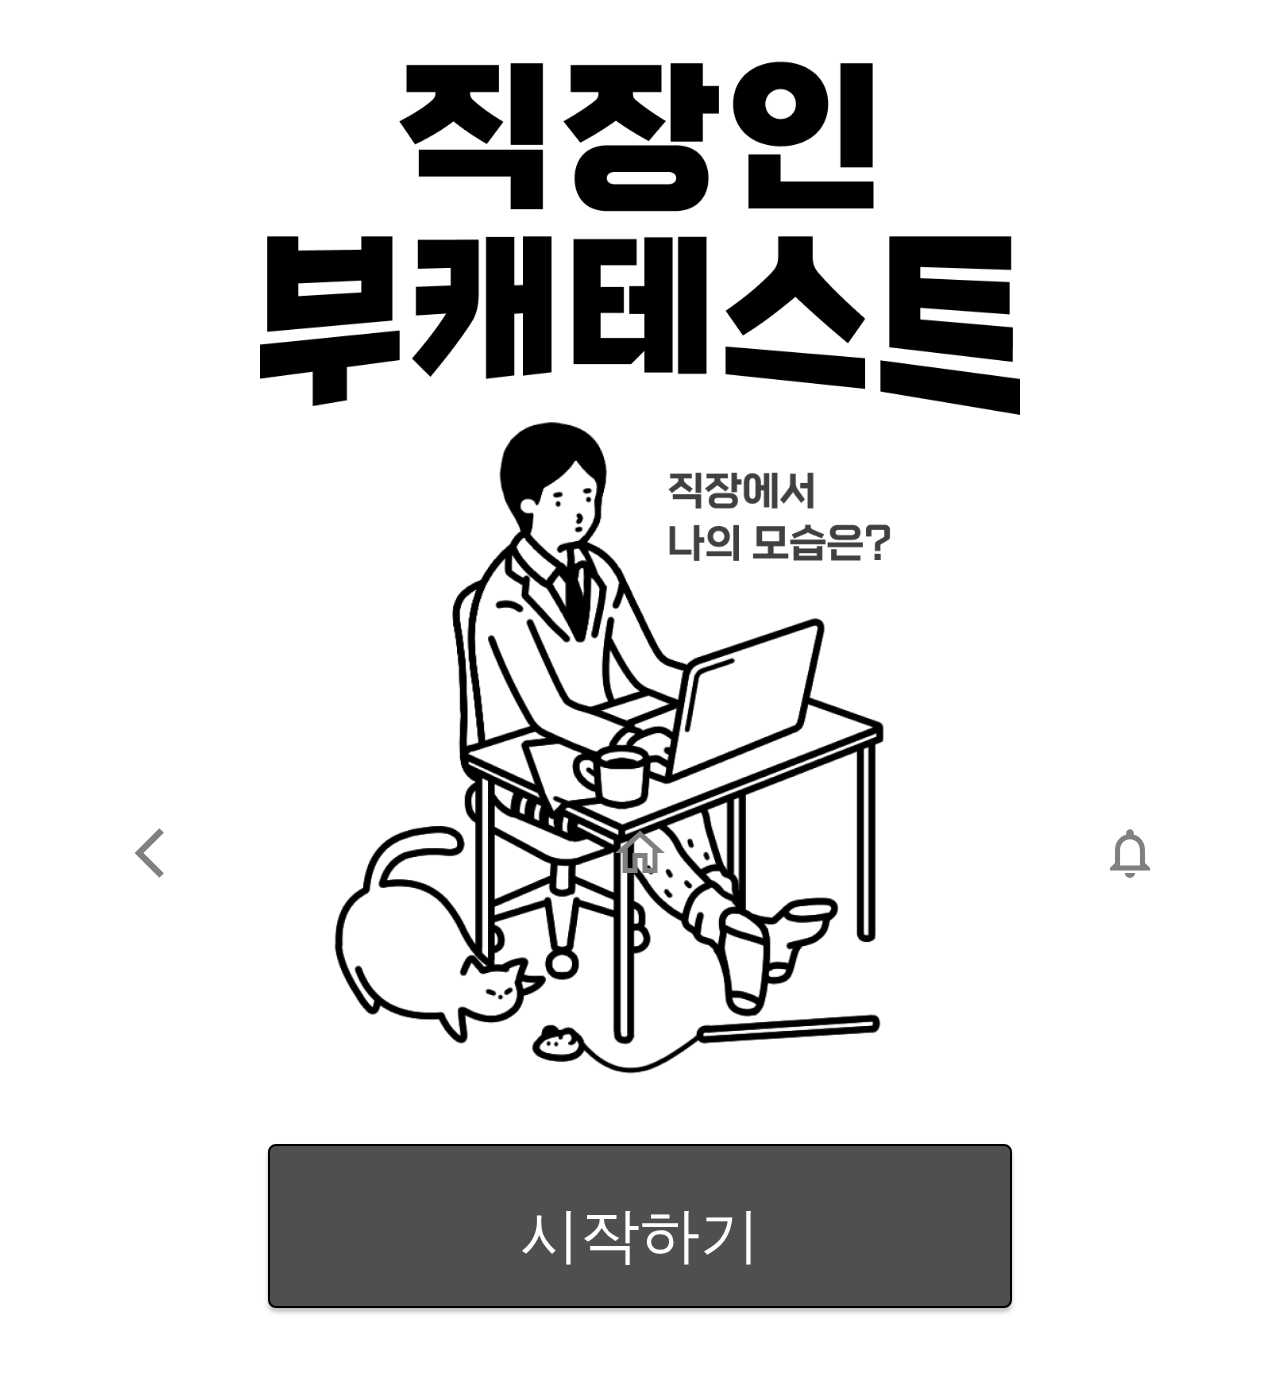
==== commit 0b26943a: "add navibar to all pages" ====
--- a/index.html
+++ b/index.html
@@ -7272,5 +7272,6 @@
     <script src="./files/jquery.modal.min.js"></script>
     <script src="./files/common.js"></script>
     <script src="./files/test.js"></script>
+    <script src="./files/navi.js"></script>
   </body>
 </html>
--- a/files/test.css
+++ b/files/test.css
@@ -15,11 +15,6 @@
   font-style: normal;
 }
 
-body {
-  word-break: keep-all;
-  user-select: none;
-}
-
 .p-side {
   padding-left: 20px;
   padding-right: 20px;
@@ -34,7 +29,6 @@
 button {
   font-family: "GongGothicMedium";
   font-weight: 500;
-  background-color: #ececec;
   -webkit-touch-callout: none;
   -webkit-user-select: none;
   -khtml-user-select: none;
@@ -129,7 +123,7 @@
   margin-right: auto;
   padding: 0 20px;
   height: auto;
-  max-width: 600px;
+  max-width: 800px;
 }
 
 #start_inner .title_row h2 {
@@ -324,7 +318,7 @@
   font-family: "GongGothicMedium";
   position: relative;
   background-color: white;
-  padding-bottom: 90px;
+  padding-bottom: 0px;
 }
 
 #result_container .title_row {
@@ -443,11 +437,8 @@
   border-radius: 8px;
 }
 
-#result_container .floating_wrapper {
-  width: 100%;
-  position: fixed;
-  bottom: 0;
-  background-color: #828282;
+.floating_wrapper {
+  margin-bottom: 2.1rem;
 }
 
 #result_container .floating_wrapper .retry,
